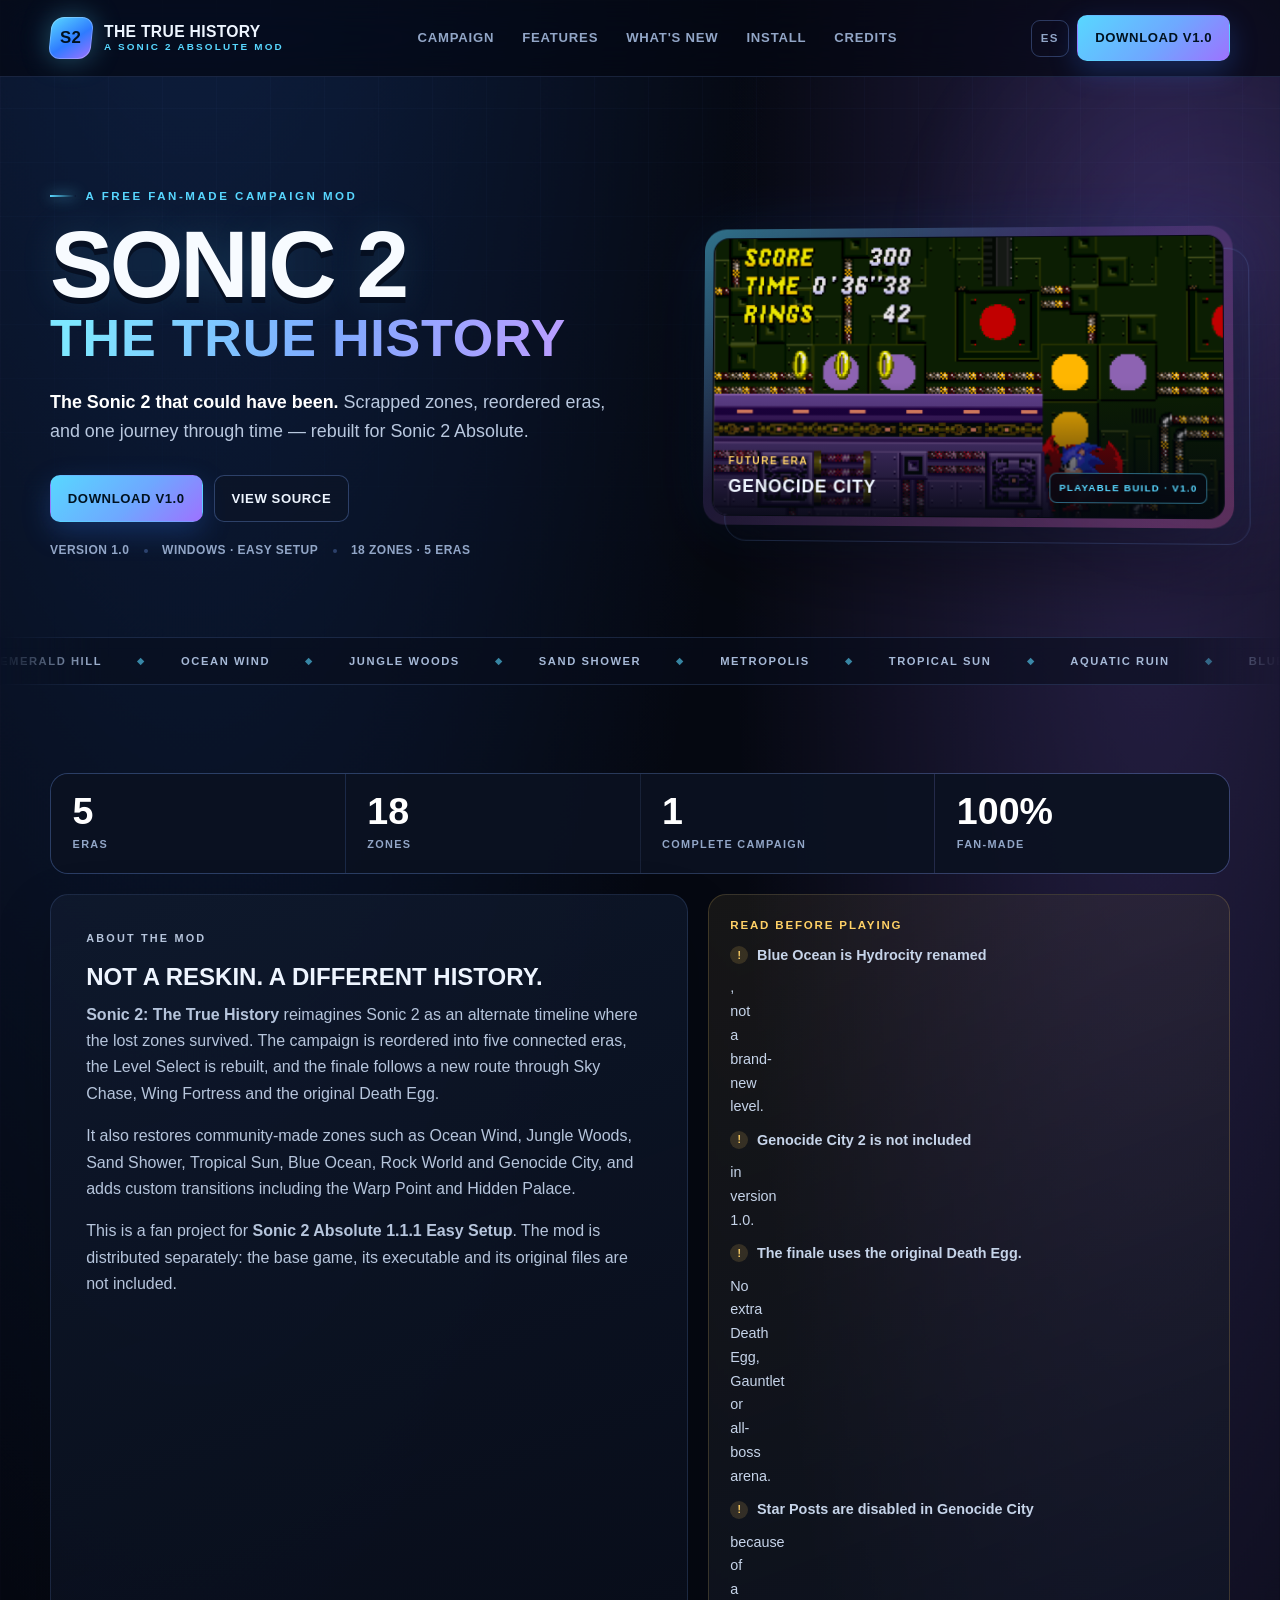
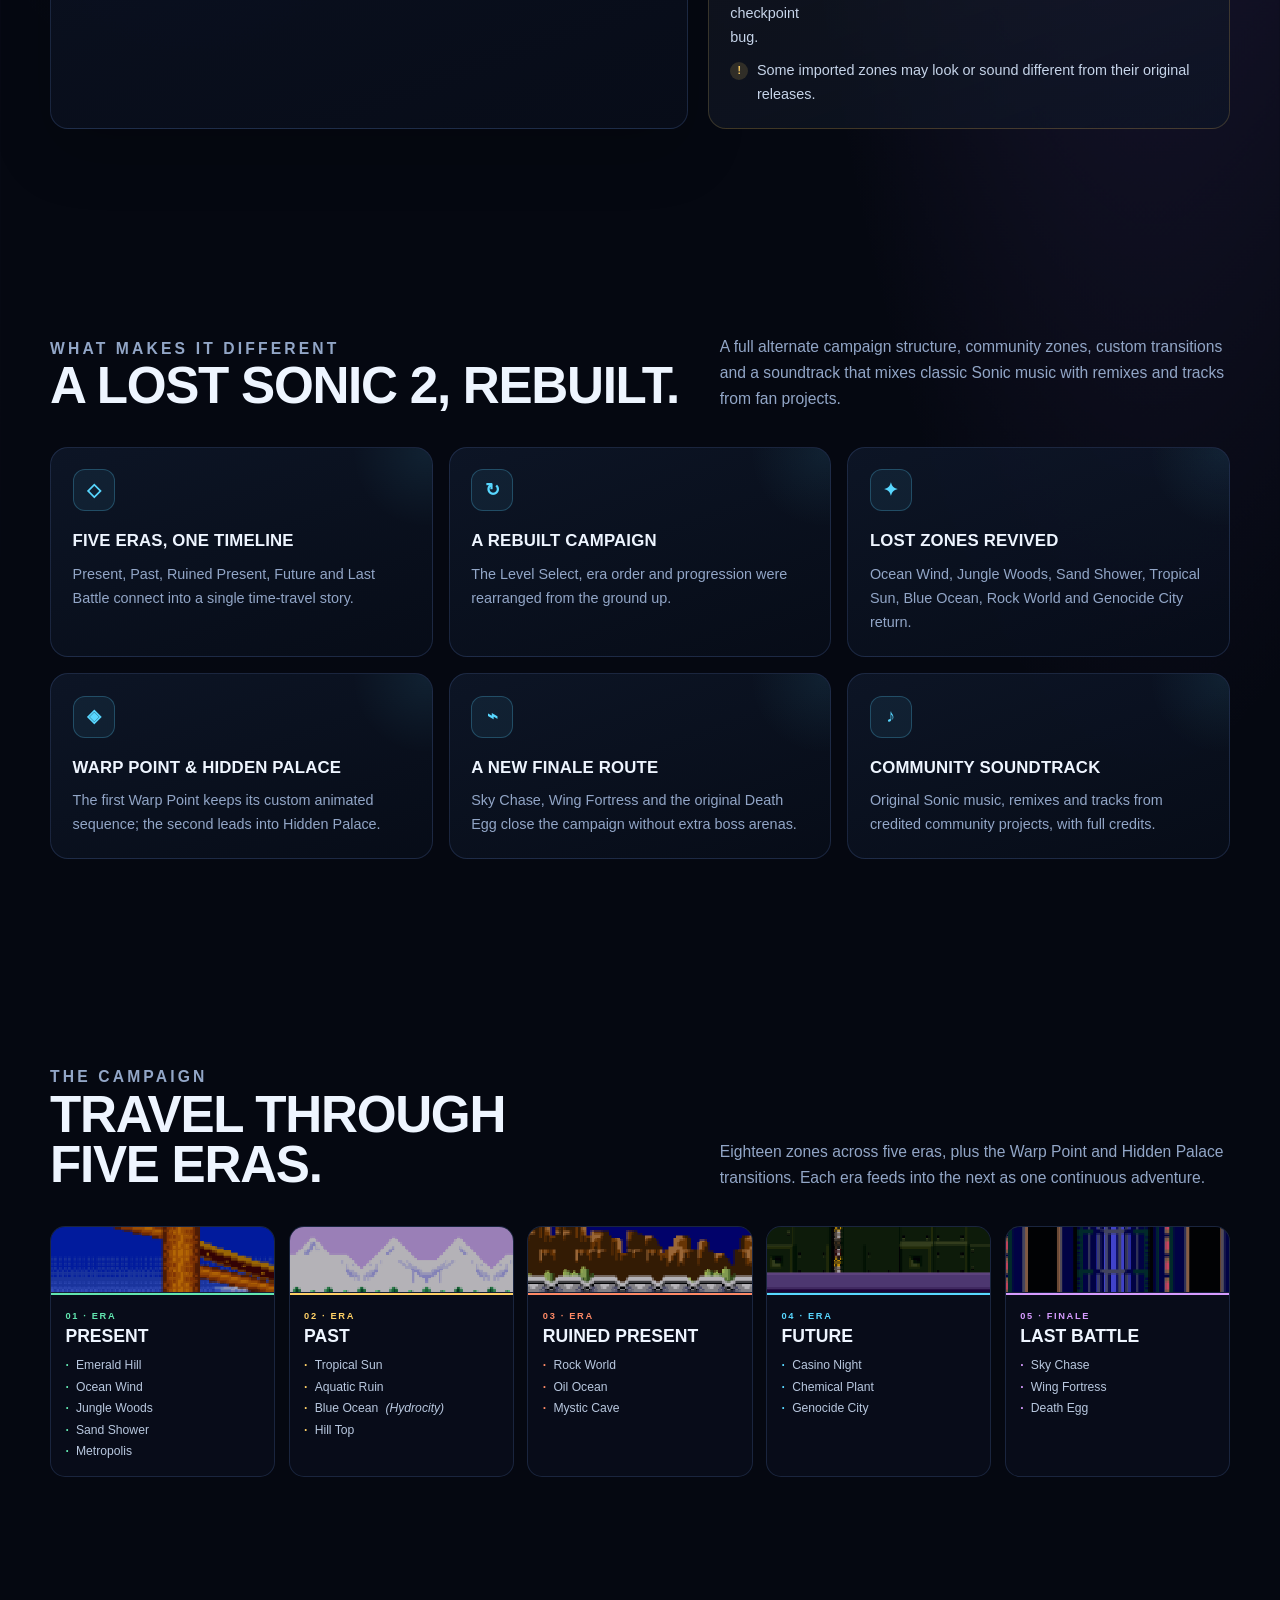
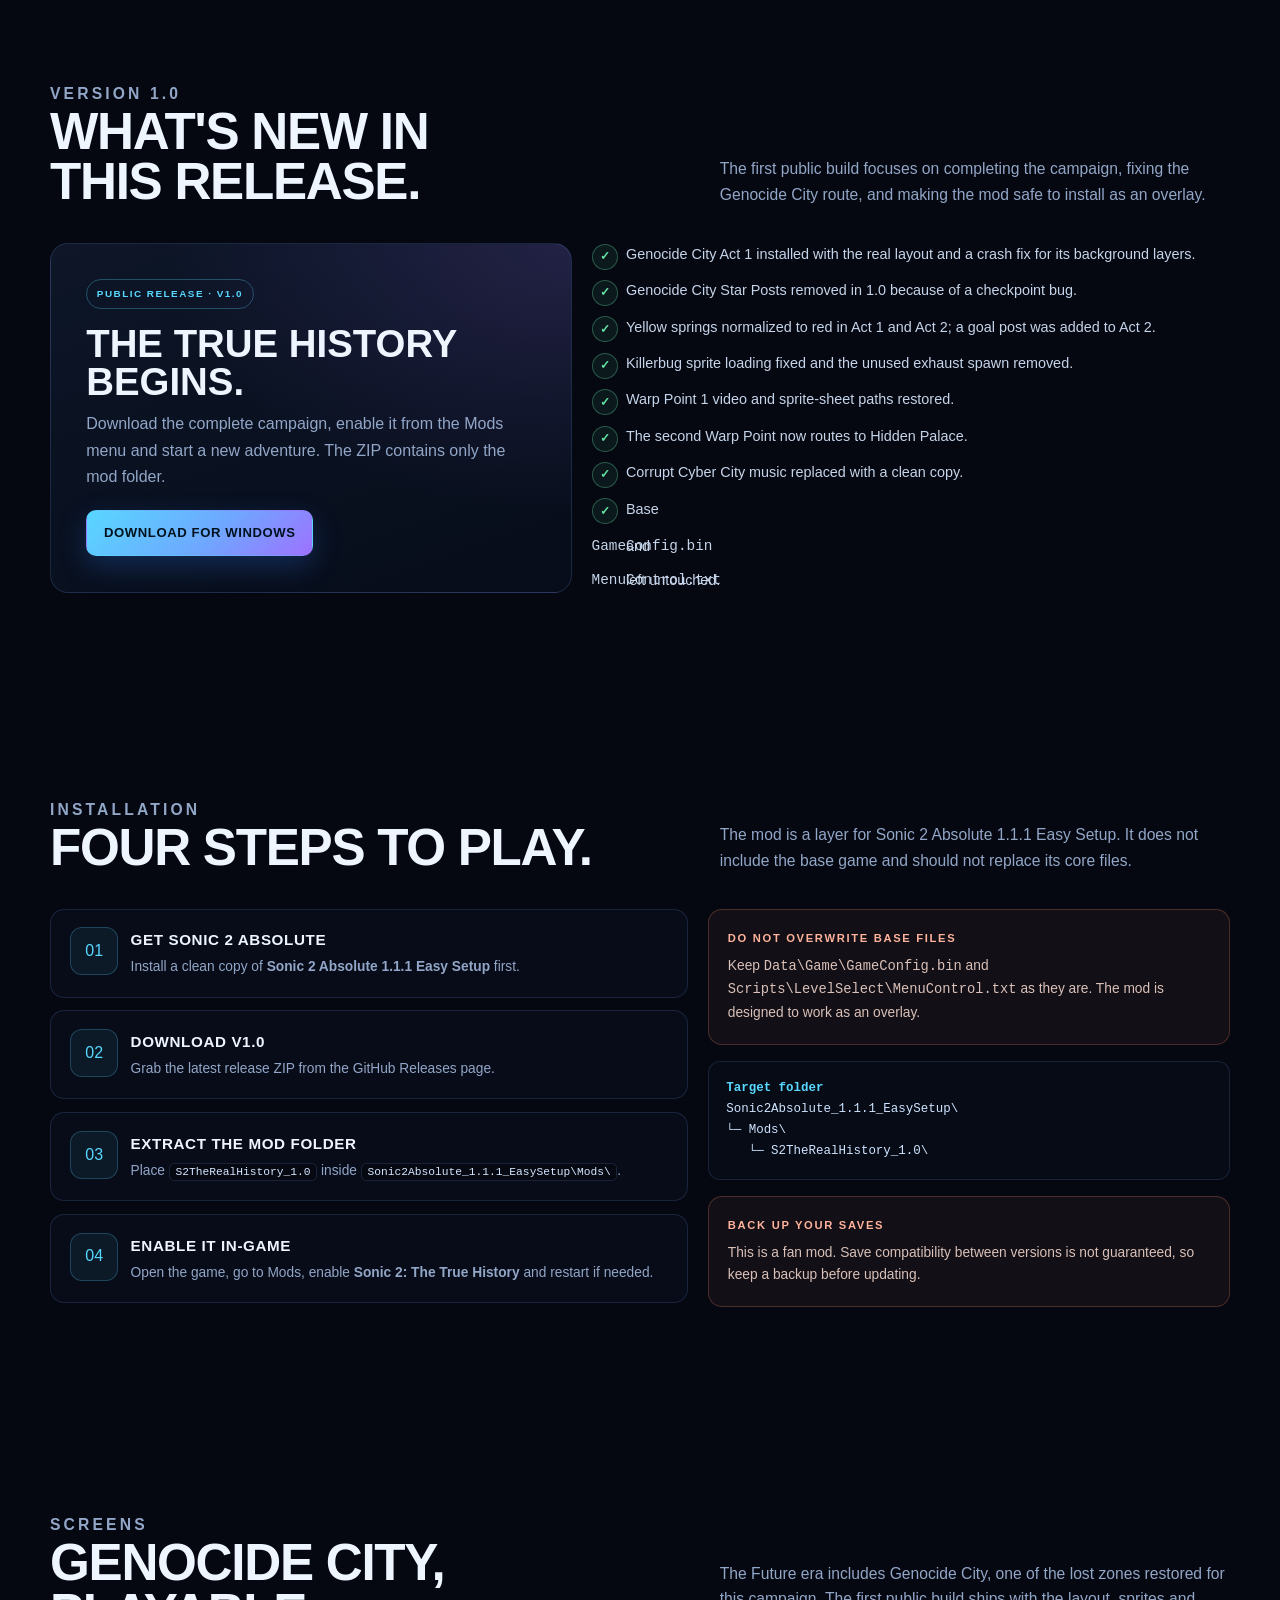
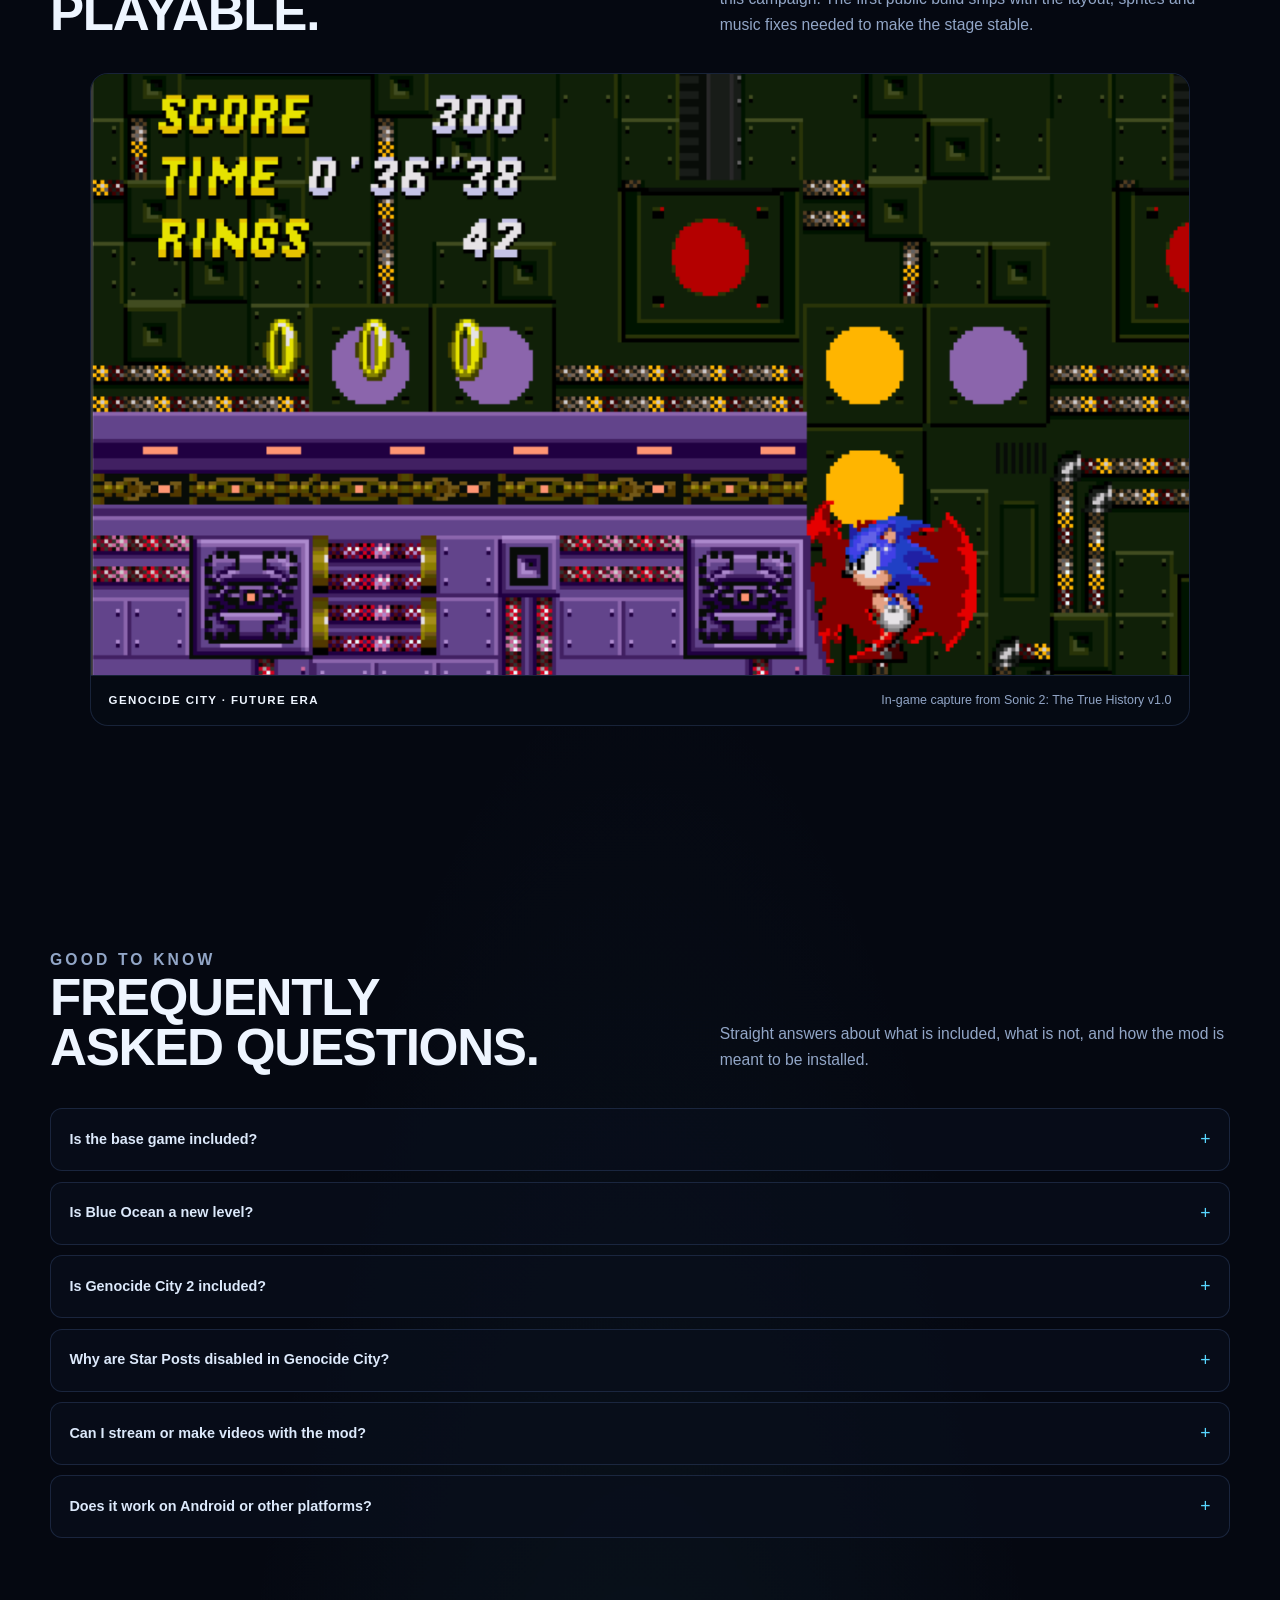
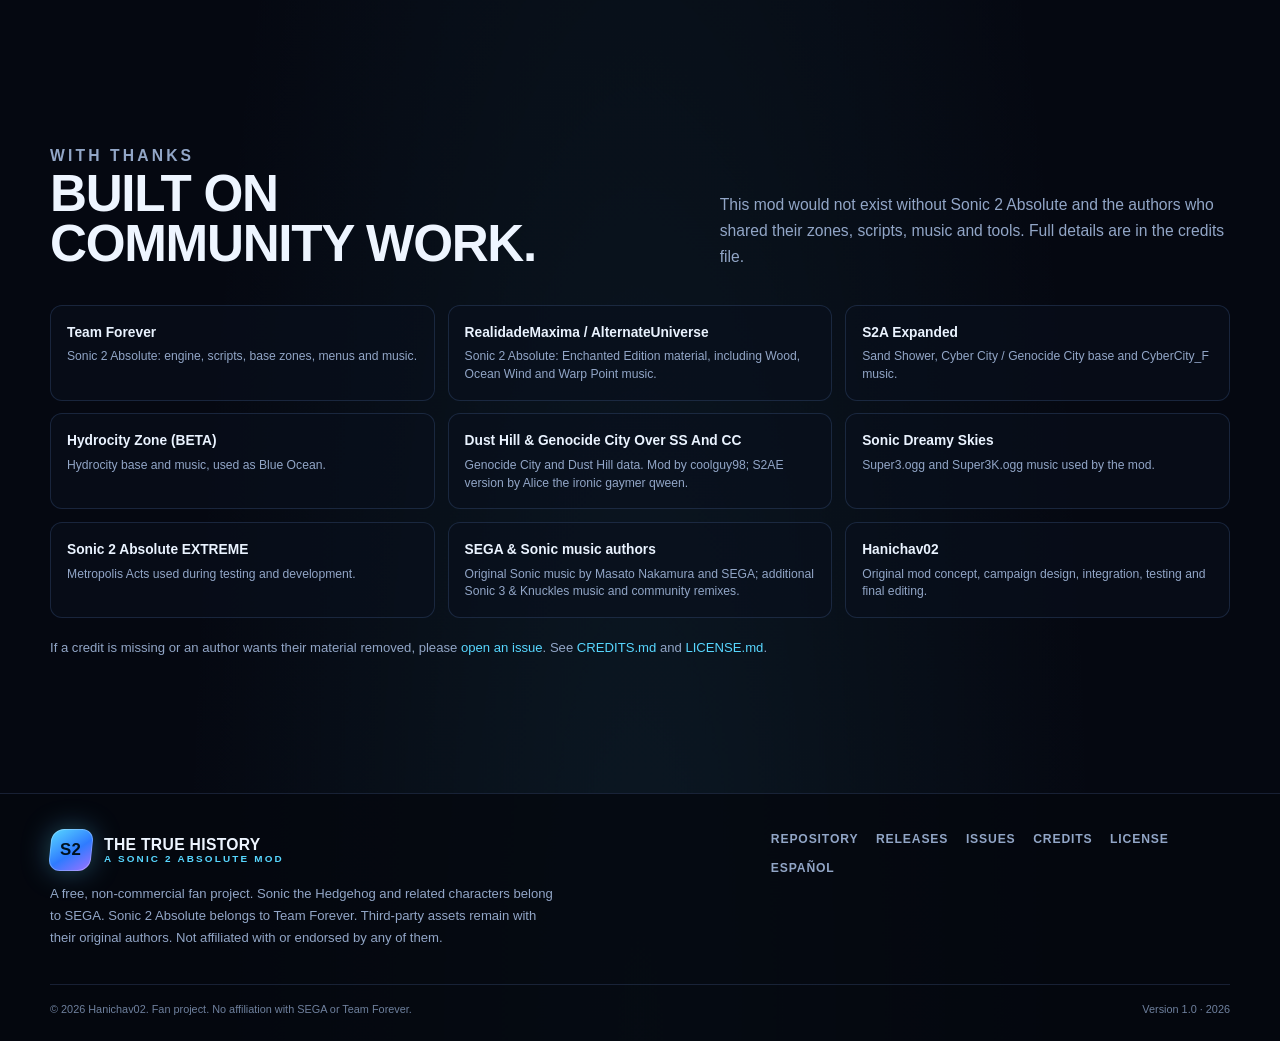
==== docs/index.html @ 6c09a8db "Sonic 2: The True History v1.0" ====
<!doctype html>
<html lang="en">
<head>
  <meta charset="utf-8">
  <meta name="viewport" content="width=device-width, initial-scale=1">
  <title>Sonic 2: The True History — A Sonic 2 Absolute fan mod</title>
  <meta name="description" content="Sonic 2: The True History is a free fan-made time-travel campaign mod for Sonic 2 Absolute. Scrapped zones, reordered eras, Warp Point and Hidden Palace.">
  <meta name="theme-color" content="#050811">
  <meta property="og:type" content="website">
  <meta property="og:title" content="Sonic 2: The True History">
  <meta property="og:description" content="The Sonic 2 that could have been. Scrapped zones, reordered eras and one journey through time.">
  <meta property="og:url" content="https://ehanielchavez-netizen.github.io/Sonic2-The-True-History/">
  <meta property="og:image" content="https://ehanielchavez-netizen.github.io/Sonic2-The-True-History/assets/genocide-city.png">
  <meta name="twitter:card" content="summary_large_image">
  <link rel="icon" href="assets/favicon.svg" type="image/svg+xml">
  <link rel="stylesheet" href="styles.css">
</head>
<body>
  <a class="skip-link" href="#main">Skip to content</a>

  <header class="site-header">
    <div class="shell nav">
      <a class="brand" href="index.html" aria-label="Sonic 2: The True History — home">
        <span class="brand-mark"><span>S2</span></span>
        <span class="brand-copy">
          <strong>The True History</strong>
          <small>A Sonic 2 Absolute mod</small>
        </span>
      </a>

      <nav aria-label="Main navigation">
        <ul class="nav-links" id="navLinks">
          <li><a href="#campaign">Campaign</a></li>
          <li><a href="#features">Features</a></li>
          <li><a href="#release">What's new</a></li>
          <li><a href="#install">Install</a></li>
          <li><a href="#credits">Credits</a></li>
        </ul>
      </nav>

      <div class="nav-actions">
        <a class="lang-link" href="es.html" lang="es" hreflang="es">ES</a>
        <a class="btn btn-primary" href="https://github.com/ehanielchavez-netizen/Sonic2-The-True-History/releases/latest">Download v1.0</a>
        <button class="nav-toggle" id="navToggle" type="button" aria-label="Open menu" aria-expanded="false" aria-controls="navLinks">☰</button>
      </div>
    </div>
  </header>

  <main id="main">
    <section class="hero" aria-labelledby="hero-title">
      <div class="shell">
        <div class="hero-grid">
          <div>
            <p class="kicker">A free fan-made campaign mod</p>
            <h1 id="hero-title">
              Sonic 2
              <span class="line-2">The True History</span>
            </h1>
            <p class="hero-lede">
              <strong>The Sonic 2 that could have been.</strong> Scrapped zones, reordered eras,
              and one journey through time — rebuilt for Sonic 2 Absolute.
            </p>
            <div class="hero-cta">
              <a class="btn btn-primary" href="https://github.com/ehanielchavez-netizen/Sonic2-The-True-History/releases/latest">
                Download v1.0
              </a>
              <a class="btn btn-ghost" href="https://github.com/ehanielchavez-netizen/Sonic2-The-True-History">
                View source
              </a>
            </div>
            <p class="hero-meta">
              <span>Version 1.0</span>
              <span>Windows · Easy Setup</span>
              <span>18 zones · 5 eras</span>
            </p>
          </div>

          <div class="hero-art" aria-label="Genocide City gameplay screenshot">
            <div class="hero-art-inner">
              <img src="assets/genocide-city.png" width="1280" height="700" alt="Sonic running through Genocide City in Sonic 2: The True History">
              <div class="art-caption">
                <div>
                  <small>Future era</small>
                  <strong>Genocide City</strong>
                </div>
                <span class="art-badge">Playable build · v1.0</span>
              </div>
            </div>
          </div>
        </div>
      </div>

      <div class="ticker" aria-hidden="true">
        <div class="ticker-track">
          <span>Emerald Hill</span><span>Ocean Wind</span><span>Jungle Woods</span><span>Sand Shower</span><span>Metropolis</span><span>Tropical Sun</span><span>Aquatic Ruin</span><span>Blue Ocean</span><span>Hill Top</span><span>Rock World</span><span>Oil Ocean</span><span>Mystic Cave</span><span>Casino Night</span><span>Chemical Plant</span><span>Genocide City</span><span>Sky Chase</span><span>Wing Fortress</span><span>Death Egg</span>
          <span>Emerald Hill</span><span>Ocean Wind</span><span>Jungle Woods</span><span>Sand Shower</span><span>Metropolis</span><span>Tropical Sun</span><span>Aquatic Ruin</span><span>Blue Ocean</span><span>Hill Top</span><span>Rock World</span><span>Oil Ocean</span><span>Mystic Cave</span><span>Casino Night</span><span>Chemical Plant</span><span>Genocide City</span><span>Sky Chase</span><span>Wing Fortress</span><span>Death Egg</span>
        </div>
      </div>
    </section>

    <section class="section section-tight" id="about">
      <div class="shell">
        <div class="stats reveal">
          <div class="stat"><b>5</b><span>Eras</span></div>
          <div class="stat"><b>18</b><span>Zones</span></div>
          <div class="stat"><b>1</b><span>Complete campaign</span></div>
          <div class="stat"><b>100%</b><span>Fan-made</span></div>
        </div>

        <div class="about-grid">
          <article class="panel about-copy reveal">
            <p class="eyebrow">About the mod</p>
            <h3>Not a reskin. A different history.</h3>
            <p>
              <strong>Sonic 2: The True History</strong> reimagines Sonic 2 as an alternate
              timeline where the lost zones survived. The campaign is reordered into five
              connected eras, the Level Select is rebuilt, and the finale follows a new route
              through Sky Chase, Wing Fortress and the original Death Egg.
            </p>
            <p>
              It also restores community-made zones such as Ocean Wind, Jungle Woods, Sand
              Shower, Tropical Sun, Blue Ocean, Rock World and Genocide City, and adds custom
              transitions including the Warp Point and Hidden Palace.
            </p>
            <p>
              This is a fan project for <strong>Sonic 2 Absolute 1.1.1 Easy Setup</strong>. The
              mod is distributed separately: the base game, its executable and its original
              files are not included.
            </p>
          </article>

          <aside class="note-card reveal" aria-label="Important notes">
            <h3>Read before playing</h3>
            <ul>
              <li><strong>Blue Ocean is Hydrocity renamed</strong>, not a brand-new level.</li>
              <li><strong>Genocide City 2 is not included</strong> in version 1.0.</li>
              <li><strong>The finale uses the original Death Egg.</strong> No extra Death Egg, Gauntlet or all-boss arena.</li>
              <li><strong>Star Posts are disabled in Genocide City</strong> because of a checkpoint bug.</li>
              <li>Some imported zones may look or sound different from their original releases.</li>
            </ul>
          </aside>
        </div>
      </div>
    </section>

    <section class="section" id="features">
      <div class="shell">
        <div class="section-head reveal">
          <div>
            <p class="eyebrow">What makes it different</p>
            <h2>A lost Sonic 2, rebuilt.</h2>
          </div>
          <p>
            A full alternate campaign structure, community zones, custom transitions and a
            soundtrack that mixes classic Sonic music with remixes and tracks from fan projects.
          </p>
        </div>

        <div class="feature-grid">
          <article class="feature reveal">
            <div class="feature-icon" aria-hidden="true">◇</div>
            <h3>Five eras, one timeline</h3>
            <p>Present, Past, Ruined Present, Future and Last Battle connect into a single time-travel story.</p>
          </article>
          <article class="feature reveal">
            <div class="feature-icon" aria-hidden="true">↻</div>
            <h3>A rebuilt campaign</h3>
            <p>The Level Select, era order and progression were rearranged from the ground up.</p>
          </article>
          <article class="feature reveal">
            <div class="feature-icon" aria-hidden="true">✦</div>
            <h3>Lost zones revived</h3>
            <p>Ocean Wind, Jungle Woods, Sand Shower, Tropical Sun, Blue Ocean, Rock World and Genocide City return.</p>
          </article>
          <article class="feature reveal">
            <div class="feature-icon" aria-hidden="true">◈</div>
            <h3>Warp Point &amp; Hidden Palace</h3>
            <p>The first Warp Point keeps its custom animated sequence; the second leads into Hidden Palace.</p>
          </article>
          <article class="feature reveal">
            <div class="feature-icon" aria-hidden="true">⌁</div>
            <h3>A new finale route</h3>
            <p>Sky Chase, Wing Fortress and the original Death Egg close the campaign without extra boss arenas.</p>
          </article>
          <article class="feature reveal">
            <div class="feature-icon" aria-hidden="true">♪</div>
            <h3>Community soundtrack</h3>
            <p>Original Sonic music, remixes and tracks from credited community projects, with full credits.</p>
          </article>
        </div>
      </div>
    </section>

    <section class="section" id="campaign">
      <div class="shell">
        <div class="section-head reveal">
          <div>
            <p class="eyebrow">The campaign</p>
            <h2>Travel through five eras.</h2>
          </div>
          <p>
            Eighteen zones across five eras, plus the Warp Point and Hidden Palace transitions.
            Each era feeds into the next as one continuous adventure.
          </p>
        </div>

        <div class="era-grid">
          <article class="era reveal" data-era="present">
            <img class="era-banner" src="assets/zones/ocean-wind.png" width="280" height="42" alt="" loading="lazy">
            <div class="era-head"><span>01 · Era</span><h3>Present</h3></div>
            <ul>
              <li>Emerald Hill</li>
              <li>Ocean Wind</li>
              <li>Jungle Woods</li>
              <li>Sand Shower</li>
              <li>Metropolis</li>
            </ul>
          </article>

          <article class="era reveal" data-era="past">
            <img class="era-banner" src="assets/zones/tropical-sun.png" width="280" height="42" alt="" loading="lazy">
            <div class="era-head"><span>02 · Era</span><h3>Past</h3></div>
            <ul>
              <li>Tropical Sun</li>
              <li>Aquatic Ruin</li>
              <li>Blue Ocean <em>(Hydrocity)</em></li>
              <li>Hill Top</li>
            </ul>
          </article>

          <article class="era reveal" data-era="ruined">
            <img class="era-banner" src="assets/zones/rock-world.png" width="280" height="42" alt="" loading="lazy">
            <div class="era-head"><span>03 · Era</span><h3>Ruined Present</h3></div>
            <ul>
              <li>Rock World</li>
              <li>Oil Ocean</li>
              <li>Mystic Cave</li>
            </ul>
          </article>

          <article class="era reveal" data-era="future">
            <img class="era-banner" src="assets/zones/genocide-city.png" width="280" height="42" alt="" loading="lazy">
            <div class="era-head"><span>04 · Era</span><h3>Future</h3></div>
            <ul>
              <li>Casino Night</li>
              <li>Chemical Plant</li>
              <li>Genocide City</li>
            </ul>
          </article>

          <article class="era reveal" data-era="last">
            <img class="era-banner" src="assets/zones/blue-ocean.png" width="280" height="42" alt="" loading="lazy">
            <div class="era-head"><span>05 · Finale</span><h3>Last Battle</h3></div>
            <ul>
              <li>Sky Chase</li>
              <li>Wing Fortress</li>
              <li>Death Egg</li>
            </ul>
          </article>
        </div>
      </div>
    </section>

    <section class="section" id="release">
      <div class="shell">
        <div class="section-head reveal">
          <div>
            <p class="eyebrow">Version 1.0</p>
            <h2>What's new in this release.</h2>
          </div>
          <p>
            The first public build focuses on completing the campaign, fixing the Genocide City
            route, and making the mod safe to install as an overlay.
          </p>
        </div>

        <div class="release-grid">
          <article class="release-card reveal">
            <span class="version">Public release · v1.0</span>
            <h3>The true history begins.</h3>
            <p>
              Download the complete campaign, enable it from the Mods menu and start a new
              adventure. The ZIP contains only the mod folder.
            </p>
            <a class="btn btn-primary" href="https://github.com/ehanielchavez-netizen/Sonic2-The-True-History/releases/latest">
              Download for Windows
            </a>
          </article>

          <ul class="release-list reveal">
            <li>Genocide City Act 1 installed with the real layout and a crash fix for its background layers.</li>
            <li>Genocide City Star Posts removed in 1.0 because of a checkpoint bug.</li>
            <li>Yellow springs normalized to red in Act 1 and Act 2; a goal post was added to Act 2.</li>
            <li>Killerbug sprite loading fixed and the unused exhaust spawn removed.</li>
            <li>Warp Point 1 video and sprite-sheet paths restored.</li>
            <li>The second Warp Point now routes to Hidden Palace.</li>
            <li>Corrupt Cyber City music replaced with a clean copy.</li>
            <li>Base <code>GameConfig.bin</code> and <code>MenuControl.txt</code> left untouched.</li>
          </ul>
        </div>
      </div>
    </section>

    <section class="section" id="install">
      <div class="shell">
        <div class="section-head reveal">
          <div>
            <p class="eyebrow">Installation</p>
            <h2>Four steps to play.</h2>
          </div>
          <p>
            The mod is a layer for Sonic 2 Absolute 1.1.1 Easy Setup. It does not include the base
            game and should not replace its core files.
          </p>
        </div>

        <div class="install-wrap">
          <ol class="steps">
            <li class="reveal">
              <div>
                <h3>Get Sonic 2 Absolute</h3>
                <p>Install a clean copy of <strong>Sonic 2 Absolute 1.1.1 Easy Setup</strong> first.</p>
              </div>
            </li>
            <li class="reveal">
              <div>
                <h3>Download v1.0</h3>
                <p>Grab the latest release ZIP from the GitHub Releases page.</p>
              </div>
            </li>
            <li class="reveal">
              <div>
                <h3>Extract the mod folder</h3>
                <p>Place <code>S2TheRealHistory_1.0</code> inside <code>Sonic2Absolute_1.1.1_EasySetup\Mods\</code>.</p>
              </div>
            </li>
            <li class="reveal">
              <div>
                <h3>Enable it in-game</h3>
                <p>Open the game, go to Mods, enable <strong>Sonic 2: The True History</strong> and restart if needed.</p>
              </div>
            </li>
          </ol>

          <div class="side-stack">
            <aside class="warning reveal">
              <h3>Do not overwrite base files</h3>
              <p>
                Keep <code>Data\Game\GameConfig.bin</code> and
                <code>Scripts\LevelSelect\MenuControl.txt</code> as they are. The mod is
                designed to work as an overlay.
              </p>
            </aside>

            <div class="code-block reveal"><strong>Target folder</strong>
Sonic2Absolute_1.1.1_EasySetup\
└─ Mods\
   └─ S2TheRealHistory_1.0\</div>

            <aside class="warning reveal">
              <h3>Back up your saves</h3>
              <p>This is a fan mod. Save compatibility between versions is not guaranteed, so keep a backup before updating.</p>
            </aside>
          </div>
        </div>
      </div>
    </section>

    <section class="section" id="screens">
      <div class="shell">
        <div class="section-head reveal">
          <div>
            <p class="eyebrow">Screens</p>
            <h2>Genocide City, playable.</h2>
          </div>
          <p>
            The Future era includes Genocide City, one of the lost zones restored for this
            campaign. The first public build ships with the layout, sprites and music fixes
            needed to make the stage stable.
          </p>
        </div>

        <figure class="gallery reveal">
          <img src="assets/genocide-city.png" width="1280" height="700" alt="Sonic running through the green and purple mechanical scenery of Genocide City" loading="lazy">
          <figcaption>
            <strong>Genocide City · Future era</strong>
            <span>In-game capture from Sonic 2: The True History v1.0</span>
          </figcaption>
        </figure>
      </div>
    </section>

    <section class="section" id="faq">
      <div class="shell">
        <div class="section-head reveal">
          <div>
            <p class="eyebrow">Good to know</p>
            <h2>Frequently asked questions.</h2>
          </div>
          <p>Straight answers about what is included, what is not, and how the mod is meant to be installed.</p>
        </div>

        <div class="faq">
          <details class="reveal">
            <summary>Is the base game included?</summary>
            <p>No. The repository and release ZIP contain only the mod. You need your own copy of Sonic 2 Absolute 1.1.1 Easy Setup.</p>
          </details>
          <details class="reveal">
            <summary>Is Blue Ocean a new level?</summary>
            <p>No. Blue Ocean is Hydrocity with a new name and presentation. The level geometry is still Hydrocity.</p>
          </details>
          <details class="reveal">
            <summary>Is Genocide City 2 included?</summary>
            <p>No. Version 1.0 includes Genocide City Act 1 and Act 2, but not a separate Genocide City 2 stage.</p>
          </details>
          <details class="reveal">
            <summary>Why are Star Posts disabled in Genocide City?</summary>
            <p>The checkpoint system had a bug in this stage, so Star Posts are removed in 1.0. Act 2 received a goal post so the act can still be completed.</p>
          </details>
          <details class="reveal">
            <summary>Can I stream or make videos with the mod?</summary>
            <p>Yes. Free streams, videos and reviews are welcome. Credit the mod and link back to the repository when possible.</p>
          </details>
          <details class="reveal">
            <summary>Does it work on Android or other platforms?</summary>
            <p>Version 1.0 is tested with the Windows Easy Setup. Other platforms are not officially supported.</p>
          </details>
        </div>
      </div>
    </section>

    <section class="section" id="credits">
      <div class="shell">
        <div class="section-head reveal">
          <div>
            <p class="eyebrow">With thanks</p>
            <h2>Built on community work.</h2>
          </div>
          <p>
            This mod would not exist without Sonic 2 Absolute and the authors who shared their
            zones, scripts, music and tools. Full details are in the credits file.
          </p>
        </div>

        <div class="credit-grid">
          <div class="credit reveal"><strong>Team Forever</strong><span>Sonic 2 Absolute: engine, scripts, base zones, menus and music.</span></div>
          <div class="credit reveal"><strong>RealidadeMaxima / AlternateUniverse</strong><span>Sonic 2 Absolute: Enchanted Edition material, including Wood, Ocean Wind and Warp Point music.</span></div>
          <div class="credit reveal"><strong>S2A Expanded</strong><span>Sand Shower, Cyber City / Genocide City base and CyberCity_F music.</span></div>
          <div class="credit reveal"><strong>Hydrocity Zone (BETA)</strong><span>Hydrocity base and music, used as Blue Ocean.</span></div>
          <div class="credit reveal"><strong>Dust Hill &amp; Genocide City Over SS And CC</strong><span>Genocide City and Dust Hill data. Mod by coolguy98; S2AE version by Alice the ironic gaymer qween.</span></div>
          <div class="credit reveal"><strong>Sonic Dreamy Skies</strong><span>Super3.ogg and Super3K.ogg music used by the mod.</span></div>
          <div class="credit reveal"><strong>Sonic 2 Absolute EXTREME</strong><span>Metropolis Acts used during testing and development.</span></div>
          <div class="credit reveal"><strong>SEGA &amp; Sonic music authors</strong><span>Original Sonic music by Masato Nakamura and SEGA; additional Sonic 3 &amp; Knuckles music and community remixes.</span></div>
          <div class="credit reveal"><strong>Hanichav02</strong><span>Original mod concept, campaign design, integration, testing and final editing.</span></div>
        </div>

        <p class="reveal" style="margin:1.2rem 0 0;color:var(--muted);font-size:.82rem;">
          If a credit is missing or an author wants their material removed, please
          <a href="https://github.com/ehanielchavez-netizen/Sonic2-The-True-History/issues">open an issue</a>.
          See <a href="https://github.com/ehanielchavez-netizen/Sonic2-The-True-History/blob/main/CREDITS.md">CREDITS.md</a>
          and <a href="https://github.com/ehanielchavez-netizen/Sonic2-The-True-History/blob/main/LICENSE.md">LICENSE.md</a>.
        </p>
      </div>
    </section>
  </main>

  <footer class="site-footer">
    <div class="shell">
      <div class="footer-main">
        <div class="footer-brand">
          <a class="brand" href="index.html">
            <span class="brand-mark"><span>S2</span></span>
            <span class="brand-copy"><strong>The True History</strong><small>A Sonic 2 Absolute mod</small></span>
          </a>
          <p>
            A free, non-commercial fan project. Sonic the Hedgehog and related characters
            belong to SEGA. Sonic 2 Absolute belongs to Team Forever. Third-party assets
            remain with their original authors. Not affiliated with or endorsed by any of them.
          </p>
        </div>
        <nav class="footer-links" aria-label="Footer">
          <a href="https://github.com/ehanielchavez-netizen/Sonic2-The-True-History">Repository</a>
          <a href="https://github.com/ehanielchavez-netizen/Sonic2-The-True-History/releases">Releases</a>
          <a href="https://github.com/ehanielchavez-netizen/Sonic2-The-True-History/issues">Issues</a>
          <a href="https://github.com/ehanielchavez-netizen/Sonic2-The-True-History/blob/main/CREDITS.md">Credits</a>
          <a href="https://github.com/ehanielchavez-netizen/Sonic2-The-True-History/blob/main/LICENSE.md">License</a>
          <a href="es.html" lang="es">Español</a>
        </nav>
      </div>
      <div class="footer-bottom">
        <span>© 2026 Hanichav02. Fan project. No affiliation with SEGA or Team Forever.</span>
        <span>Version 1.0 · 2026</span>
      </div>
    </div>
  </footer>

  <script src="script.js" defer></script>
</body>
</html>
---- docs/styles.css ----
/* Sonic 2: The True History — official landing page */
:root {
  --bg: #050811;
  --bg-2: #080e1c;
  --panel: rgba(13, 21, 38, 0.78);
  --panel-solid: #0d1526;
  --line: rgba(125, 168, 255, 0.16);
  --line-strong: rgba(125, 168, 255, 0.3);
  --ink: #eef5ff;
  --muted: #92a6c7;
  --cyan: #58d7ff;
  --blue: #2f7bff;
  --violet: #9d72ff;
  --pink: #ff5fa8;
  --gold: #ffd166;
  --green: #64e6a7;
  --radius: 18px;
  --max: 1180px;
  --font-display: "Arial Black", "Segoe UI Black", Impact, Haettenschweiler, sans-serif;
  --font-body: "Segoe UI", "Trebuchet MS", Arial, sans-serif;
}

* { box-sizing: border-box; }

html {
  scroll-behavior: smooth;
  scroll-padding-top: 92px;
}

body {
  margin: 0;
  color: var(--ink);
  font-family: var(--font-body);
  line-height: 1.65;
  background:
    radial-gradient(ellipse 80% 55% at 15% -10%, rgba(47, 123, 255, 0.25), transparent 60%),
    radial-gradient(ellipse 55% 45% at 90% 5%, rgba(157, 114, 255, 0.22), transparent 60%),
    radial-gradient(ellipse 60% 45% at 50% 100%, rgba(88, 215, 255, 0.08), transparent 60%),
    var(--bg);
  overflow-x: hidden;
}

body::before {
  content: "";
  position: fixed;
  inset: 0;
  pointer-events: none;
  z-index: -1;
  background-image:
    linear-gradient(rgba(125, 168, 255, 0.045) 1px, transparent 1px),
    linear-gradient(90deg, rgba(125, 168, 255, 0.045) 1px, transparent 1px);
  background-size: 54px 54px;
  mask-image: linear-gradient(to bottom, rgba(0,0,0,0.7), transparent 78%);
}

img { max-width: 100%; display: block; }

a { color: var(--cyan); text-decoration: none; }
a:hover { color: #b7f0ff; }

::selection { background: rgba(88, 215, 255, 0.35); color: white; }

.skip-link {
  position: absolute;
  left: -999px;
  top: 12px;
  z-index: 100;
  padding: .7rem 1rem;
  border-radius: 8px;
  background: var(--cyan);
  color: #00131c;
  font-weight: 800;
}
.skip-link:focus { left: 12px; }

.shell {
  width: min(var(--max), calc(100% - 40px));
  margin-inline: auto;
}

/* ---------- Header ---------- */
.site-header {
  position: sticky;
  top: 0;
  z-index: 50;
  border-bottom: 1px solid var(--line);
  background: rgba(5, 8, 17, 0.72);
  backdrop-filter: blur(18px) saturate(1.3);
}

.nav {
  display: flex;
  align-items: center;
  justify-content: space-between;
  gap: 1.25rem;
  min-height: 76px;
}

.brand {
  display: inline-flex;
  align-items: center;
  gap: .75rem;
  color: var(--ink);
  font-family: var(--font-display);
  letter-spacing: .02em;
  text-transform: uppercase;
  line-height: 1;
}
.brand:hover { color: white; }

.brand-mark {
  width: 42px;
  height: 42px;
  display: grid;
  place-items: center;
  border-radius: 12px;
  background: linear-gradient(145deg, var(--cyan), var(--blue) 55%, var(--violet));
  box-shadow: 0 0 28px rgba(88, 215, 255, 0.35), inset 0 0 0 1px rgba(255,255,255,.25);
  color: #001220;
  font-size: 1.05rem;
  font-weight: 900;
  transform: skew(-6deg);
}
.brand-mark span { transform: skew(6deg); }

.brand-copy { display: grid; gap: .1rem; }
.brand-copy strong { font-size: .98rem; }
.brand-copy small {
  font-family: var(--font-body);
  font-size: .62rem;
  letter-spacing: .22em;
  color: var(--cyan);
  font-weight: 700;
}

.nav-links {
  display: flex;
  align-items: center;
  gap: .35rem;
  list-style: none;
  margin: 0;
  padding: 0;
}
.nav-links a {
  display: inline-block;
  padding: .55rem .7rem;
  border-radius: 9px;
  color: var(--muted);
  font-size: .82rem;
  font-weight: 700;
  letter-spacing: .06em;
  text-transform: uppercase;
}
.nav-links a:hover { color: var(--ink); background: rgba(125, 168, 255, 0.08); }

.nav-actions { display: flex; align-items: center; gap: .55rem; }

.lang-link {
  padding: .5rem .55rem;
  border: 1px solid var(--line-strong);
  border-radius: 9px;
  color: var(--muted);
  font-size: .72rem;
  font-weight: 800;
  letter-spacing: .12em;
}
.lang-link:hover { border-color: var(--cyan); color: white; }

.btn {
  display: inline-flex;
  align-items: center;
  justify-content: center;
  gap: .55rem;
  min-height: 44px;
  padding: .72rem 1.05rem;
  border: 1px solid transparent;
  border-radius: 10px;
  font-size: .82rem;
  font-weight: 800;
  letter-spacing: .045em;
  text-transform: uppercase;
  color: var(--ink);
  cursor: pointer;
  transition: transform .18s ease, box-shadow .18s ease, background .18s ease, border-color .18s ease;
}
.btn:hover { transform: translateY(-2px); color: white; }
.btn-primary {
  color: #001220;
  background: linear-gradient(135deg, var(--cyan), #6ea8ff 55%, var(--violet));
  box-shadow: 0 10px 28px rgba(47, 123, 255, 0.25);
}
.btn-primary:hover { box-shadow: 0 16px 38px rgba(88, 215, 255, 0.3); color: #001220; }
.btn-ghost {
  border-color: var(--line-strong);
  background: rgba(13, 21, 38, 0.6);
}
.btn-ghost:hover { border-color: var(--cyan); }

.nav-toggle {
  display: none;
  width: 44px;
  height: 44px;
  border: 1px solid var(--line-strong);
  border-radius: 10px;
  background: rgba(13, 21, 38, 0.7);
  color: var(--ink);
  font-size: 1.2rem;
  cursor: pointer;
}

/* ---------- Hero ---------- */
.hero {
  position: relative;
  padding: clamp(3.5rem, 8vw, 7rem) 0 3rem;
  isolation: isolate;
}
.hero::after {
  content: "";
  position: absolute;
  z-index: -1;
  width: 44rem;
  height: 44rem;
  right: -18rem;
  top: -10rem;
  border-radius: 50%;
  background: radial-gradient(circle, rgba(157, 114, 255, 0.14), transparent 66%);
  filter: blur(10px);
}

.hero-grid {
  display: grid;
  grid-template-columns: minmax(0, 1.05fr) minmax(0, 0.95fr);
  gap: clamp(2rem, 5vw, 4.5rem);
  align-items: center;
}

.kicker {
  display: inline-flex;
  align-items: center;
  gap: .6rem;
  margin: 0 0 1.15rem;
  color: var(--cyan);
  font-size: .72rem;
  font-weight: 800;
  letter-spacing: .22em;
  text-transform: uppercase;
}
.kicker::before {
  content: "";
  width: 26px;
  height: 2px;
  background: linear-gradient(90deg, var(--cyan), transparent);
  box-shadow: 0 0 14px var(--cyan);
}

.hero h1 {
  margin: 0;
  font-family: var(--font-display);
  font-size: clamp(3.3rem, 7.4vw, 6.7rem);
  line-height: .86;
  letter-spacing: -0.035em;
  text-transform: uppercase;
  text-wrap: balance;
  color: #f7fbff;
  text-shadow: 0 6px 0 rgba(4, 10, 24, 0.7), 0 0 38px rgba(88, 215, 255, 0.16);
}
.hero h1 .line-2 {
  display: block;
  margin-top: .16em;
  font-size: .55em;
  letter-spacing: .015em;
  line-height: .95;
  background: linear-gradient(100deg, #7ee7ff 5%, #7fa9ff 48%, #c49bff 94%);
  -webkit-background-clip: text;
  background-clip: text;
  color: transparent;
  text-shadow: none;
}

.hero-lede {
  max-width: 35rem;
  margin: 1.5rem 0 0;
  color: #b9c8df;
  font-size: clamp(1rem, 1.4vw, 1.13rem);
}
.hero-lede strong { color: white; }

.hero-cta {
  display: flex;
  flex-wrap: wrap;
  gap: .7rem;
  margin-top: 1.8rem;
}

.hero-meta {
  display: flex;
  flex-wrap: wrap;
  align-items: center;
  gap: .55rem .9rem;
  margin-top: 1.2rem;
  color: var(--muted);
  font-size: .75rem;
  letter-spacing: .04em;
  text-transform: uppercase;
  font-weight: 700;
}
.hero-meta span { display: inline-flex; align-items: center; gap: .45rem; }
.hero-meta span + span::before {
  content: "";
  width: 4px;
  height: 4px;
  border-radius: 50%;
  background: var(--line-strong);
  margin-right: .45rem;
}

.hero-art {
  position: relative;
  padding: .55rem;
  border-radius: 22px;
  background: linear-gradient(145deg, rgba(88, 215, 255, .5), rgba(157, 114, 255, .15) 40%, rgba(255, 95, 168, .25));
  box-shadow: 0 35px 90px rgba(0, 0, 0, .5), 0 0 60px rgba(47, 123, 255, .12);
  transform: perspective(1000px) rotateY(-3deg) rotateX(1.5deg);
}
.hero-art::before {
  content: "";
  position: absolute;
  inset: 1.35rem -1rem -1rem 1.35rem;
  border-radius: 22px;
  border: 1px solid rgba(125, 168, 255, .18);
  z-index: -1;
}
.hero-art-inner {
  position: relative;
  overflow: hidden;
  border-radius: 16px;
  background: var(--panel-solid);
  border: 1px solid rgba(0, 0, 0, .5);
}
.hero-art img {
  width: 100%;
  height: auto;
  aspect-ratio: 1280 / 700;
  object-fit: cover;
  filter: saturate(1.08) contrast(1.03);
}
.hero-art-inner::after {
  content: "";
  position: absolute;
  inset: 0;
  background: linear-gradient(180deg, transparent 52%, rgba(3, 7, 16, .9));
  pointer-events: none;
}
.art-caption {
  position: absolute;
  z-index: 2;
  left: 1rem;
  right: 1rem;
  bottom: .85rem;
  display: flex;
  align-items: end;
  justify-content: space-between;
  gap: 1rem;
}
.art-caption strong {
  display: block;
  font-family: var(--font-display);
  font-size: 1.1rem;
  letter-spacing: .05em;
  text-transform: uppercase;
}
.art-caption small {
  color: var(--gold);
  font-size: .64rem;
  font-weight: 800;
  letter-spacing: .15em;
  text-transform: uppercase;
}
.art-badge {
  flex: none;
  padding: .4rem .55rem;
  border: 1px solid rgba(88, 215, 255, .45);
  border-radius: 7px;
  background: rgba(5, 9, 19, .75);
  color: var(--cyan);
  font-size: .6rem;
  font-weight: 800;
  letter-spacing: .13em;
  text-transform: uppercase;
  backdrop-filter: blur(8px);
}

/* ---------- Ticker ---------- */
.ticker {
  position: relative;
  margin-top: clamp(2rem, 5vw, 4rem);
  border-block: 1px solid var(--line);
  background: rgba(8, 14, 28, .55);
  overflow: hidden;
  mask-image: linear-gradient(90deg, transparent, #000 8%, #000 92%, transparent);
}
.ticker-track {
  display: flex;
  width: max-content;
  gap: 2.2rem;
  padding: .85rem 0;
  color: #a6b9d7;
  font-size: .7rem;
  font-weight: 800;
  letter-spacing: .14em;
  text-transform: uppercase;
  animation: marquee 48s linear infinite;
}
.ticker-track span { display: inline-flex; align-items: center; gap: 2.2rem; white-space: nowrap; }
.ticker-track span::after { content: "◆"; color: var(--cyan); opacity: .6; font-size: .55rem; }
@keyframes marquee { to { transform: translateX(-50%); } }

/* ---------- Sections ---------- */
.section { padding: clamp(4rem, 8vw, 6.5rem) 0; }
.section-tight { padding-top: 2.5rem; }

.section-head {
  display: grid;
  grid-template-columns: minmax(0, 1fr) minmax(0, .8fr);
  gap: 2rem;
  align-items: end;
  margin-bottom: 2.2rem;
}
.section-head h2 {
  margin: 0;
  font-family: var(--font-display);
  font-size: clamp(2rem, 4.2vw, 3.2rem);
  line-height: .98;
  letter-spacing: -.025em;
  text-transform: uppercase;
  text-wrap: balance;
}
.section-head p { margin: 0; color: var(--muted); font-size: .98rem; max-width: 40rem; }

.eyebrow {
  display: block;
  margin: 0 0 .65rem;
  color: var(--cyan);
  font-size: .68rem;
  font-weight: 800;
  letter-spacing: .2em;
  text-transform: uppercase;
}

.panel {
  border: 1px solid var(--line);
  border-radius: var(--radius);
  background: linear-gradient(160deg, rgba(16, 26, 46, .82), rgba(8, 14, 27, .78));
  box-shadow: 0 24px 60px rgba(0, 0, 0, .18);
}

.stats {
  display: grid;
  grid-template-columns: repeat(4, 1fr);
  gap: 1px;
  overflow: hidden;
  border: 1px solid var(--line);
  border-radius: var(--radius);
  background: var(--line);
}
.stat {
  padding: 1.2rem 1.35rem;
  background: rgba(9, 15, 29, .9);
}
.stat b {
  display: block;
  font-family: var(--font-display);
  font-size: clamp(1.6rem, 3vw, 2.35rem);
  line-height: 1;
  color: white;
}
.stat span {
  display: block;
  margin-top: .35rem;
  color: var(--muted);
  font-size: .68rem;
  font-weight: 800;
  letter-spacing: .12em;
  text-transform: uppercase;
}

.about-grid {
  display: grid;
  grid-template-columns: minmax(0, 1.1fr) minmax(0, .9fr);
  gap: 1.2rem;
  margin-top: 1.2rem;
}
.about-copy { padding: clamp(1.4rem, 3vw, 2.2rem); }
.about-copy h3 {
  margin: 0 0 .8rem;
  font-family: var(--font-display);
  font-size: 1.5rem;
  line-height: 1.05;
  text-transform: uppercase;
}
.about-copy p { margin: 0 0 1rem; color: #b6c5dc; }
.about-copy p:last-child { margin-bottom: 0; }

.note-card {
  padding: 1.35rem;
  border: 1px solid rgba(255, 209, 102, .18);
  border-radius: var(--radius);
  background: linear-gradient(160deg, rgba(255, 209, 102, .07), rgba(13, 21, 38, .7));
}
.note-card h3 {
  margin: 0 0 .55rem;
  color: var(--gold);
  font-size: .72rem;
  letter-spacing: .16em;
  text-transform: uppercase;
}
.note-card ul { margin: 0; padding: 0; list-style: none; display: grid; gap: .6rem; }
.note-card li { display: grid; grid-template-columns: 18px 1fr; gap: .55rem; color: #c6d4e9; font-size: .9rem; }
.note-card li::before { content: "!"; display: grid; place-items: center; width: 18px; height: 18px; margin-top: .15rem; border-radius: 50%; background: rgba(255, 209, 102, .15); color: var(--gold); font-size: .65rem; font-weight: 900; }

/* ---------- Features ---------- */
.feature-grid {
  display: grid;
  grid-template-columns: repeat(3, 1fr);
  gap: 1rem;
}
.feature {
  position: relative;
  overflow: hidden;
  padding: 1.35rem;
  border: 1px solid var(--line);
  border-radius: var(--radius);
  background: linear-gradient(160deg, rgba(16, 26, 46, .72), rgba(8, 14, 27, .72));
  transition: transform .2s ease, border-color .2s ease, background .2s ease;
}
.feature::after {
  content: "";
  position: absolute;
  width: 150px;
  height: 150px;
  right: -70px;
  top: -70px;
  border-radius: 50%;
  background: radial-gradient(circle, rgba(88, 215, 255, .16), transparent 70%);
  opacity: .5;
  transition: opacity .2s ease;
}
.feature:hover { transform: translateY(-4px); border-color: var(--line-strong); }
.feature:hover::after { opacity: 1; }
.feature-icon {
  width: 42px;
  height: 42px;
  display: grid;
  place-items: center;
  margin-bottom: 1rem;
  border: 1px solid rgba(88, 215, 255, .25);
  border-radius: 12px;
  background: rgba(88, 215, 255, .07);
  color: var(--cyan);
  font-size: 1.15rem;
  font-weight: 900;
}
.feature h3 {
  margin: 0 0 .5rem;
  font-family: var(--font-display);
  font-size: 1.05rem;
  letter-spacing: .01em;
  text-transform: uppercase;
}
.feature p { margin: 0; color: var(--muted); font-size: .9rem; }

/* ---------- Campaign ---------- */
.era-grid {
  display: grid;
  grid-template-columns: repeat(5, 1fr);
  gap: .85rem;
  align-items: stretch;
}
.era {
  --accent: var(--cyan);
  position: relative;
  display: flex;
  flex-direction: column;
  overflow: hidden;
  border: 1px solid var(--line);
  border-radius: 15px;
  background: rgba(9, 15, 29, .78);
  transition: transform .2s ease, border-color .2s ease;
}
.era:hover { transform: translateY(-4px); border-color: color-mix(in srgb, var(--accent) 55%, transparent); }
.era-banner {
  width: 100%;
  height: 66px;
  object-fit: cover;
  image-rendering: pixelated;
  opacity: .78;
  border-bottom: 1px solid var(--line);
}
.era-head {
  padding: .9rem .9rem .25rem;
  border-top: 2px solid var(--accent);
}
.era-head span {
  display: block;
  color: var(--accent);
  font-size: .58rem;
  font-weight: 900;
  letter-spacing: .18em;
  text-transform: uppercase;
}
.era-head h3 {
  margin: .2rem 0 0;
  font-family: var(--font-display);
  font-size: 1.1rem;
  line-height: 1;
  text-transform: uppercase;
}
.era ul {
  margin: .5rem 0 0;
  padding: 0 .9rem 1rem;
  list-style: none;
  display: grid;
  gap: .32rem;
  color: #b9c8df;
  font-size: .76rem;
  line-height: 1.35;
}
.era li { display: flex; gap: .45rem; }
.era li::before { content: "·"; color: var(--accent); font-weight: 900; }
.era[data-era="present"] { --accent: #62e6b0; }
.era[data-era="past"] { --accent: #ffd166; }
.era[data-era="ruined"] { --accent: #ff8a66; }
.era[data-era="future"] { --accent: #58d7ff; }
.era[data-era="last"] { --accent: #d69bff; }

/* ---------- 1.0 highlights ---------- */
.release-grid {
  display: grid;
  grid-template-columns: minmax(0, .9fr) minmax(0, 1.1fr);
  gap: 1.2rem;
  align-items: start;
}
.release-card {
  padding: clamp(1.4rem, 3vw, 2.2rem);
  border: 1px solid var(--line);
  border-radius: var(--radius);
  background:
    radial-gradient(ellipse at 100% 0%, rgba(157, 114, 255, .16), transparent 55%),
    linear-gradient(160deg, rgba(16, 26, 46, .8), rgba(8, 14, 27, .82));
}
.release-card .version {
  display: inline-flex;
  align-items: center;
  gap: .5rem;
  margin-bottom: 1rem;
  padding: .35rem .6rem;
  border: 1px solid rgba(88, 215, 255, .3);
  border-radius: 999px;
  color: var(--cyan);
  font-size: .62rem;
  font-weight: 900;
  letter-spacing: .15em;
  text-transform: uppercase;
}
.release-card h3 {
  margin: 0 0 .7rem;
  font-family: var(--font-display);
  font-size: clamp(1.7rem, 3vw, 2.4rem);
  line-height: .98;
  text-transform: uppercase;
}
.release-card p { margin: 0 0 1.2rem; color: var(--muted); }
.release-list { margin: 0; padding: 0; list-style: none; display: grid; gap: .6rem; }
.release-list li {
  display: grid;
  grid-template-columns: 24px 1fr;
  gap: .65rem;
  color: #c6d4e9;
  font-size: .9rem;
}
.release-list li::before {
  content: "✓";
  display: grid;
  place-items: center;
  width: 24px;
  height: 24px;
  margin-top: .05rem;
  border-radius: 50%;
  border: 1px solid rgba(100, 230, 167, .32);
  background: rgba(100, 230, 167, .08);
  color: var(--green);
  font-size: .72rem;
  font-weight: 900;
}

/* ---------- Install ---------- */
.install-wrap {
  display: grid;
  grid-template-columns: minmax(0, 1.1fr) minmax(0, .9fr);
  gap: 1.2rem;
  align-items: start;
}
.steps {
  display: grid;
  gap: .8rem;
  margin: 0;
  padding: 0;
  list-style: none;
  counter-reset: step;
}
.steps li {
  position: relative;
  display: grid;
  grid-template-columns: 46px 1fr;
  gap: .9rem;
  align-items: start;
  padding: 1.1rem 1.2rem;
  border: 1px solid var(--line);
  border-radius: 14px;
  background: rgba(9, 15, 29, .72);
  counter-increment: step;
}
.steps li::before {
  content: counter(step, decimal-leading-zero);
  display: grid;
  place-items: center;
  width: 46px;
  height: 46px;
  border-radius: 12px;
  border: 1px solid rgba(88, 215, 255, .24);
  background: rgba(88, 215, 255, .07);
  color: var(--cyan);
  font-family: var(--font-display);
  font-size: 1rem;
}
.steps h3 { margin: 0 0 .25rem; font-size: .95rem; text-transform: uppercase; letter-spacing: .04em; }
.steps p { margin: 0; color: var(--muted); font-size: .86rem; }
.steps code, .code-block code {
  padding: .12rem .35rem;
  border: 1px solid var(--line);
  border-radius: 5px;
  background: rgba(0, 0, 0, .25);
  color: #d5e6ff;
  font-size: .82em;
  overflow-wrap: anywhere;
}

.side-stack { display: grid; gap: 1rem; }
.warning {
  padding: 1.2rem;
  border: 1px solid rgba(255, 138, 102, .24);
  border-radius: 14px;
  background: rgba(255, 138, 102, .06);
}
.warning h3 { margin: 0 0 .45rem; color: #ffb39c; font-size: .7rem; letter-spacing: .15em; text-transform: uppercase; }
.warning p { margin: 0; color: #d9c1b9; font-size: .86rem; }

.code-block {
  position: relative;
  padding: 1rem 1.1rem;
  border: 1px solid var(--line);
  border-radius: 12px;
  background: #060b16;
  color: #cfe4ff;
  font-family: Consolas, "Cascadia Code", monospace;
  font-size: .78rem;
  line-height: 1.7;
  white-space: pre-wrap;
}
.code-block strong { color: var(--cyan); font-weight: 600; }

/* ---------- Gallery ---------- */
.gallery {
  overflow: hidden;
  border: 1px solid var(--line);
  border-radius: var(--radius);
  background: #050a13;
}
.gallery img { width: 100%; height: auto; aspect-ratio: 1280 / 700; object-fit: cover; }
.gallery figcaption {
  display: flex;
  flex-wrap: wrap;
  align-items: center;
  justify-content: space-between;
  gap: .5rem 1rem;
  padding: .9rem 1.1rem;
  border-top: 1px solid var(--line);
  color: var(--muted);
  font-size: .78rem;
}
.gallery figcaption strong { color: var(--ink); text-transform: uppercase; font-size: .72rem; letter-spacing: .12em; }

/* ---------- FAQ ---------- */
.faq { display: grid; gap: .65rem; }
.faq details {
  border: 1px solid var(--line);
  border-radius: 12px;
  background: rgba(9, 15, 29, .68);
  overflow: hidden;
}
.faq summary {
  list-style: none;
  cursor: pointer;
  padding: 1rem 1.15rem;
  color: #dce9fb;
  font-weight: 700;
  font-size: .9rem;
  display: flex;
  align-items: center;
  justify-content: space-between;
  gap: 1rem;
}
.faq summary::-webkit-details-marker { display: none; }
.faq summary::after { content: "+"; color: var(--cyan); font-size: 1.1rem; font-weight: 400; }
.faq details[open] summary::after { content: "−"; }
.faq details p { margin: 0; padding: 0 1.15rem 1.1rem; color: var(--muted); font-size: .87rem; }

/* ---------- Credits ---------- */
.credit-grid {
  display: grid;
  grid-template-columns: repeat(3, 1fr);
  gap: .8rem;
}
.credit {
  padding: 1rem;
  border: 1px solid var(--line);
  border-radius: 12px;
  background: rgba(9, 15, 29, .6);
}
.credit strong { display: block; color: #eaf3ff; font-size: .86rem; }
.credit span { display: block; margin-top: .25rem; color: var(--muted); font-size: .76rem; line-height: 1.45; }

/* ---------- Footer ---------- */
.site-footer {
  margin-top: 2rem;
  border-top: 1px solid var(--line);
  background: rgba(4, 7, 14, .75);
}
.footer-main {
  display: grid;
  grid-template-columns: 1.2fr .8fr;
  gap: 2rem;
  padding: 2.2rem 0;
}
.footer-brand p { max-width: 32rem; margin: .75rem 0 0; color: var(--muted); font-size: .82rem; }
.footer-links { display: flex; flex-wrap: wrap; gap: .55rem 1.1rem; align-content: start; }
.footer-links a { color: var(--muted); font-size: .76rem; font-weight: 700; letter-spacing: .07em; text-transform: uppercase; }
.footer-links a:hover { color: var(--cyan); }
.footer-bottom {
  display: flex;
  flex-wrap: wrap;
  justify-content: space-between;
  gap: .5rem 1rem;
  padding: 1rem 0 1.4rem;
  border-top: 1px solid var(--line);
  color: #6f819e;
  font-size: .68rem;
}

/* ---------- Motion ---------- */
.reveal { opacity: 1; transform: translateY(14px); transition: transform .55s ease; }
.reveal.is-visible { transform: none; }

@media (prefers-reduced-motion: reduce) {
  html { scroll-behavior: auto; }
  .ticker-track { animation: none; }
  .reveal { opacity: 1; transform: none; transition: none; }
  .btn, .feature, .era { transition: none; }
}

/* ---------- Responsive ---------- */
@media (max-width: 1020px) {
  .hero-grid { grid-template-columns: 1fr; }
  .hero-art { max-width: 720px; transform: none; }
  .feature-grid { grid-template-columns: repeat(2, 1fr); }
  .era-grid { grid-template-columns: repeat(3, 1fr); }
  .credit-grid { grid-template-columns: repeat(2, 1fr); }
}

@media (max-width: 820px) {
  .nav-links { display: none; }
  .nav-toggle { display: block; }
  .nav-links.is-open {
    position: absolute;
    top: 76px;
    left: 20px;
    right: 20px;
    display: grid;
    gap: .2rem;
    padding: .7rem;
    border: 1px solid var(--line-strong);
    border-radius: 14px;
    background: rgba(6, 10, 20, .97);
    box-shadow: 0 25px 60px rgba(0,0,0,.5);
  }
  .nav-links.is-open a { padding: .8rem; }
  .nav-actions .btn { display: none; }
  .section-head { grid-template-columns: 1fr; gap: .7rem; }
  .about-grid, .release-grid, .install-wrap { grid-template-columns: 1fr; }
  .stats { grid-template-columns: repeat(2, 1fr); }
  .footer-main { grid-template-columns: 1fr; gap: 1.2rem; }
}

@media (max-width: 620px) {
  .shell { width: min(var(--max), calc(100% - 28px)); }
  .brand-copy small { display: none; }
  .hero h1 { font-size: clamp(2.8rem, 14vw, 4.3rem); }
  .hero h1 .line-2 { font-size: .48em; }
  .hero-art { padding: .35rem; border-radius: 16px; }
  .hero-art-inner, .hero-art img { border-radius: 12px; }
  .art-caption { left: .7rem; right: .7rem; bottom: .55rem; }
  .art-badge { display: none; }
  .feature-grid, .era-grid, .credit-grid { grid-template-columns: 1fr; }
  .era-banner { height: 82px; }
  .stats { grid-template-columns: 1fr 1fr; }
  .stat { padding: 1rem; }
  .steps li { grid-template-columns: 38px 1fr; gap: .7rem; padding: .9rem; }
  .steps li::before { width: 38px; height: 38px; }
  .footer-bottom { flex-direction: column; }
}
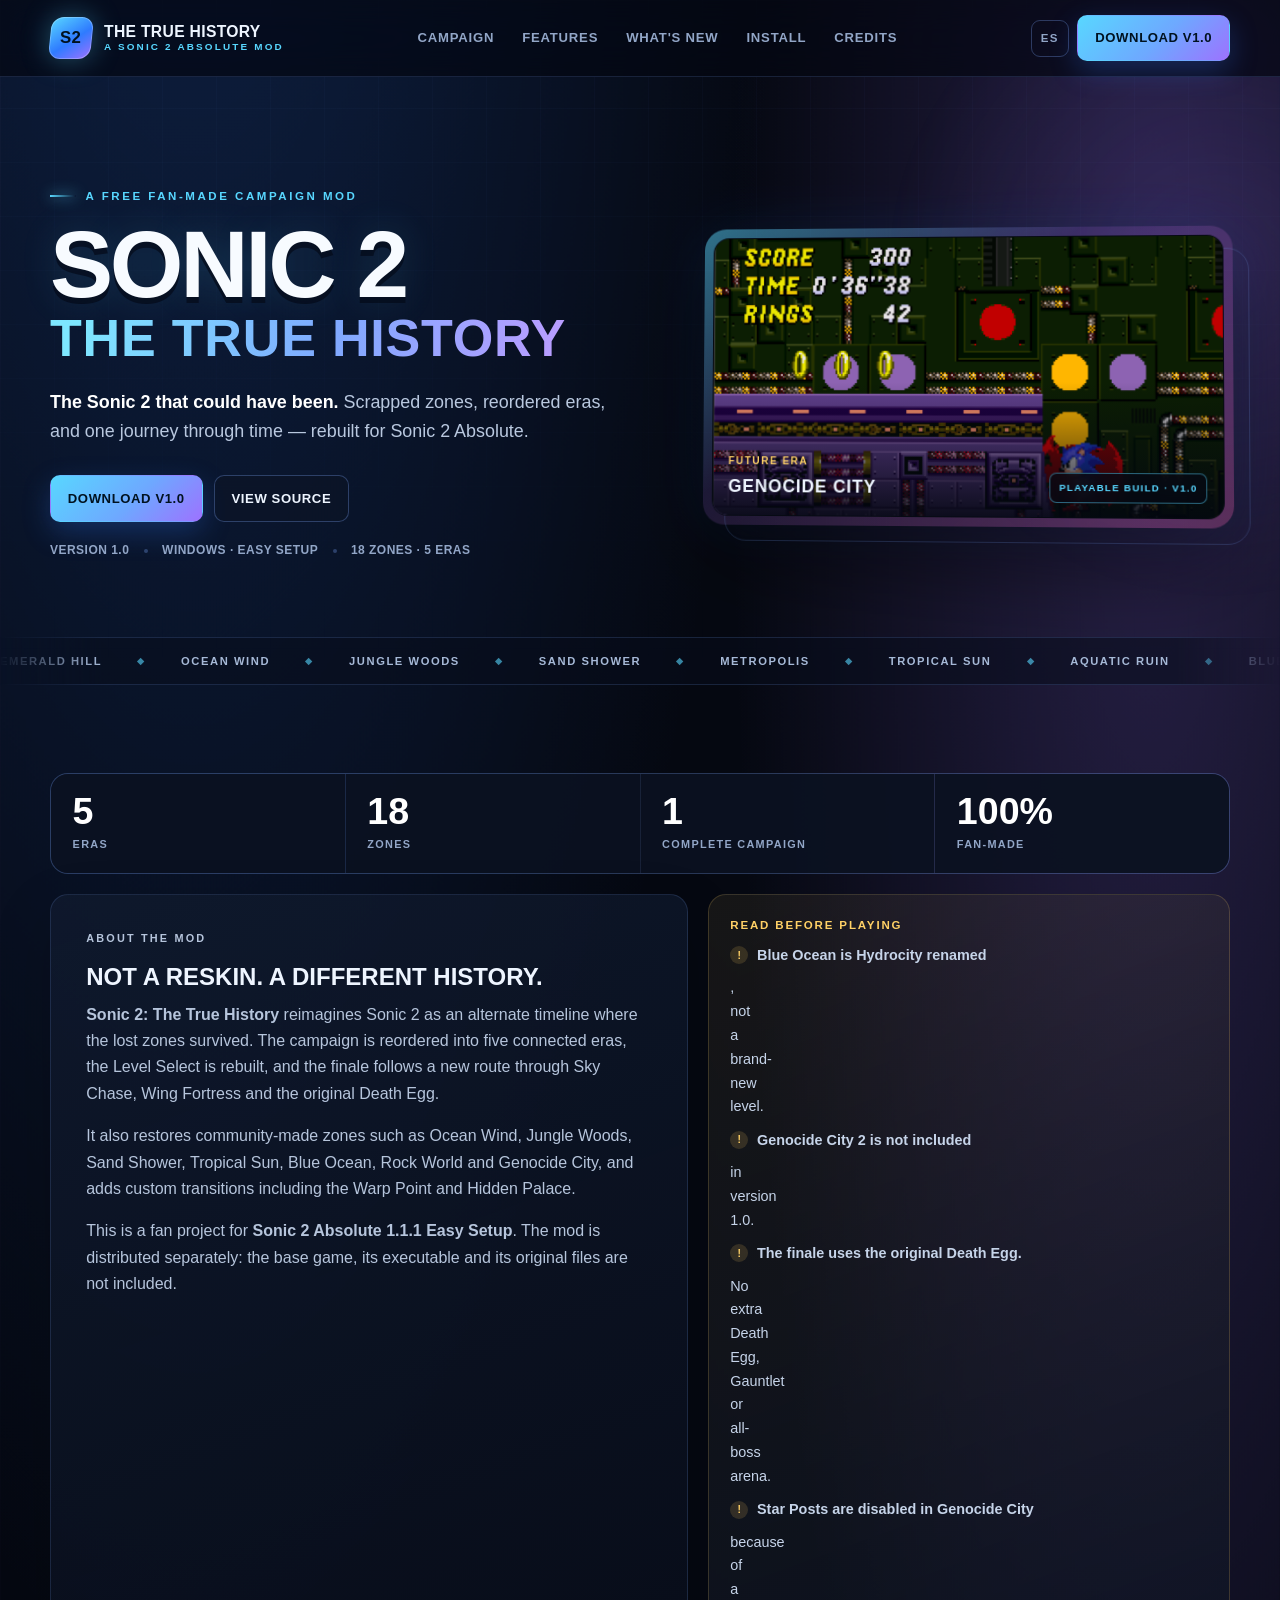
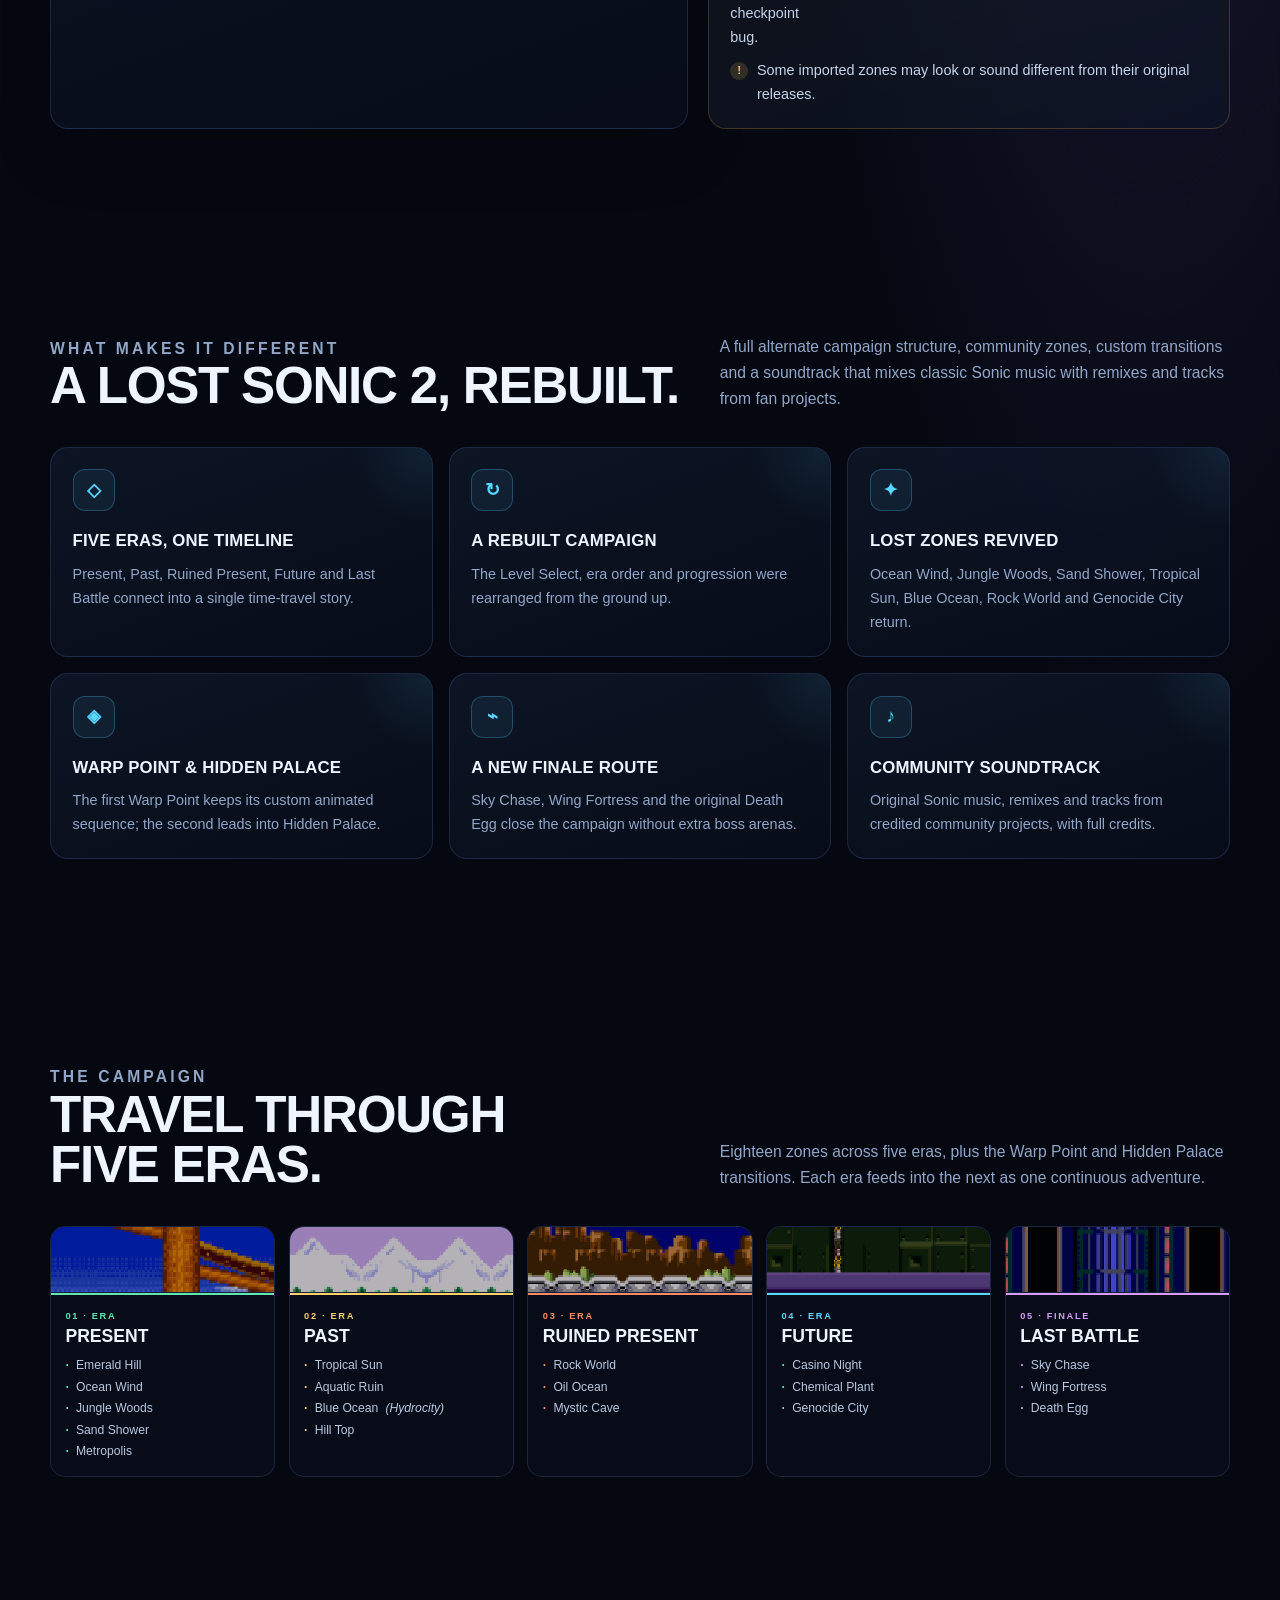
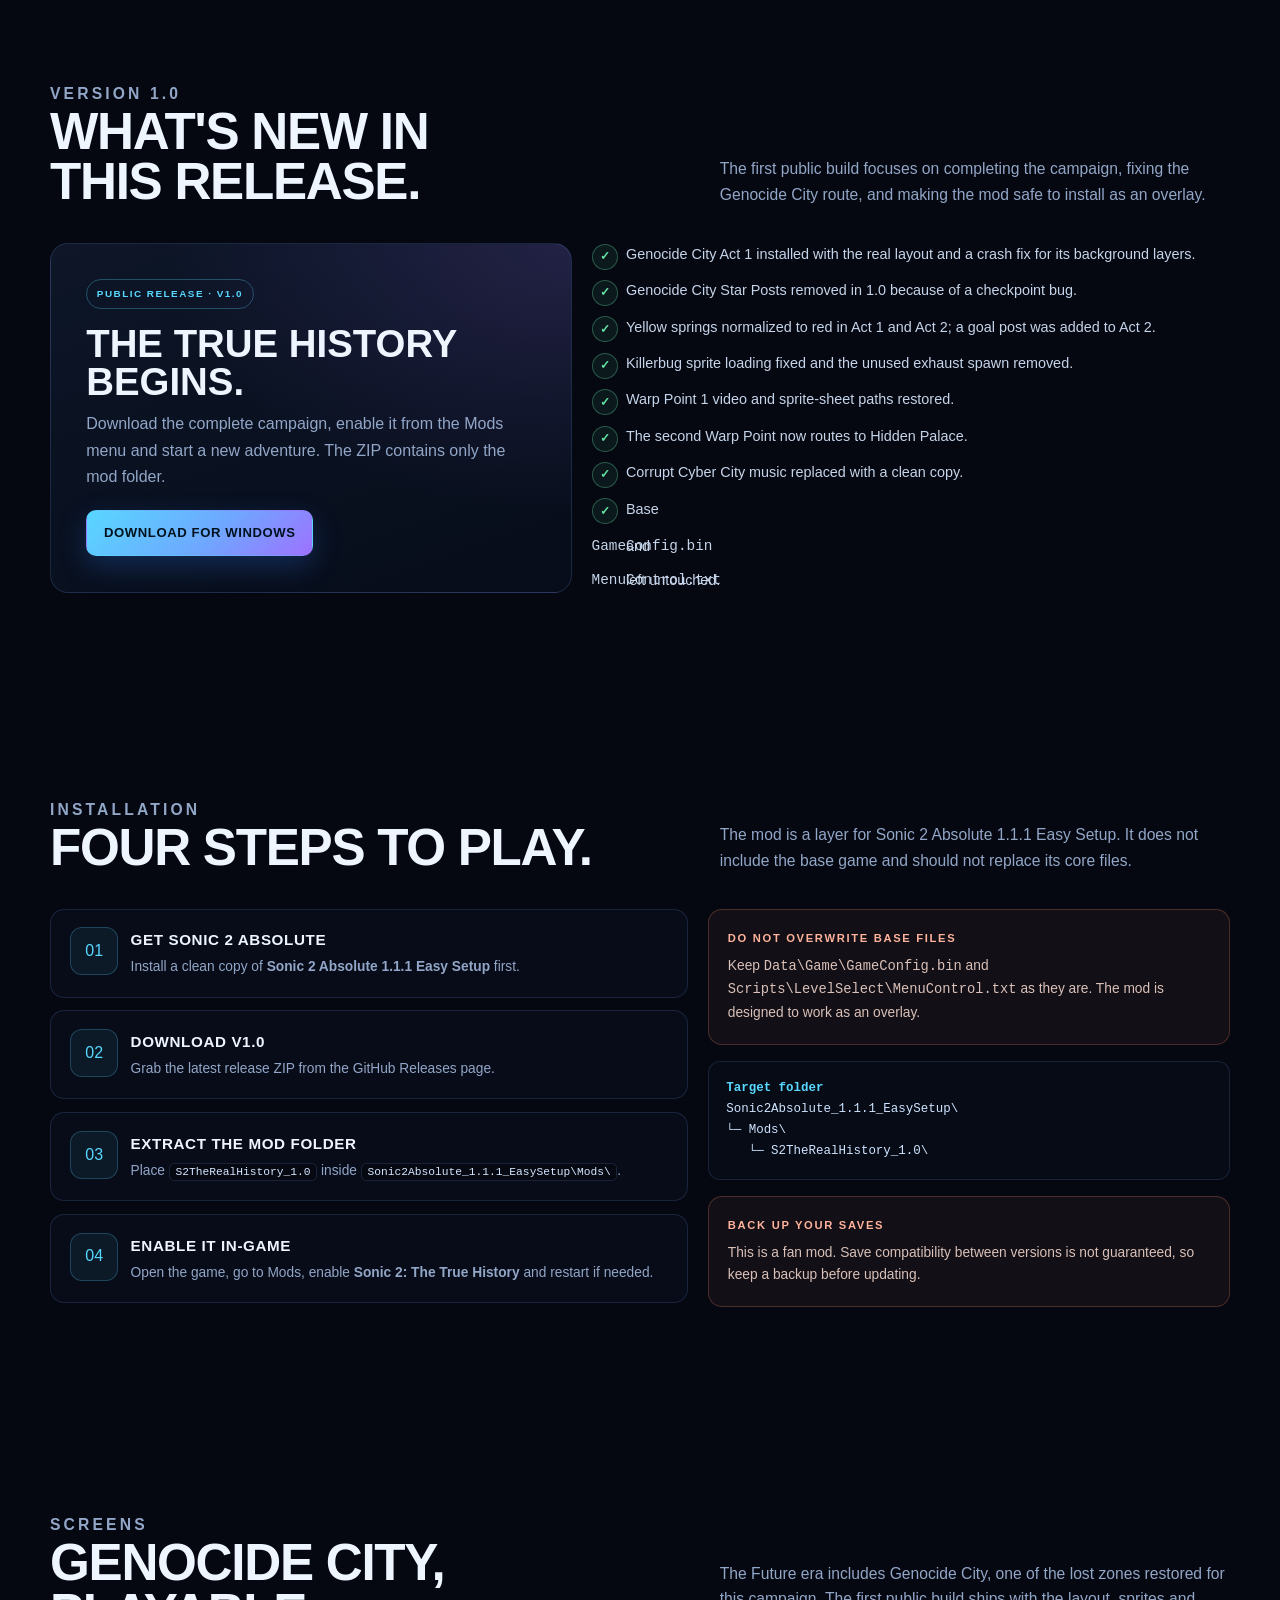
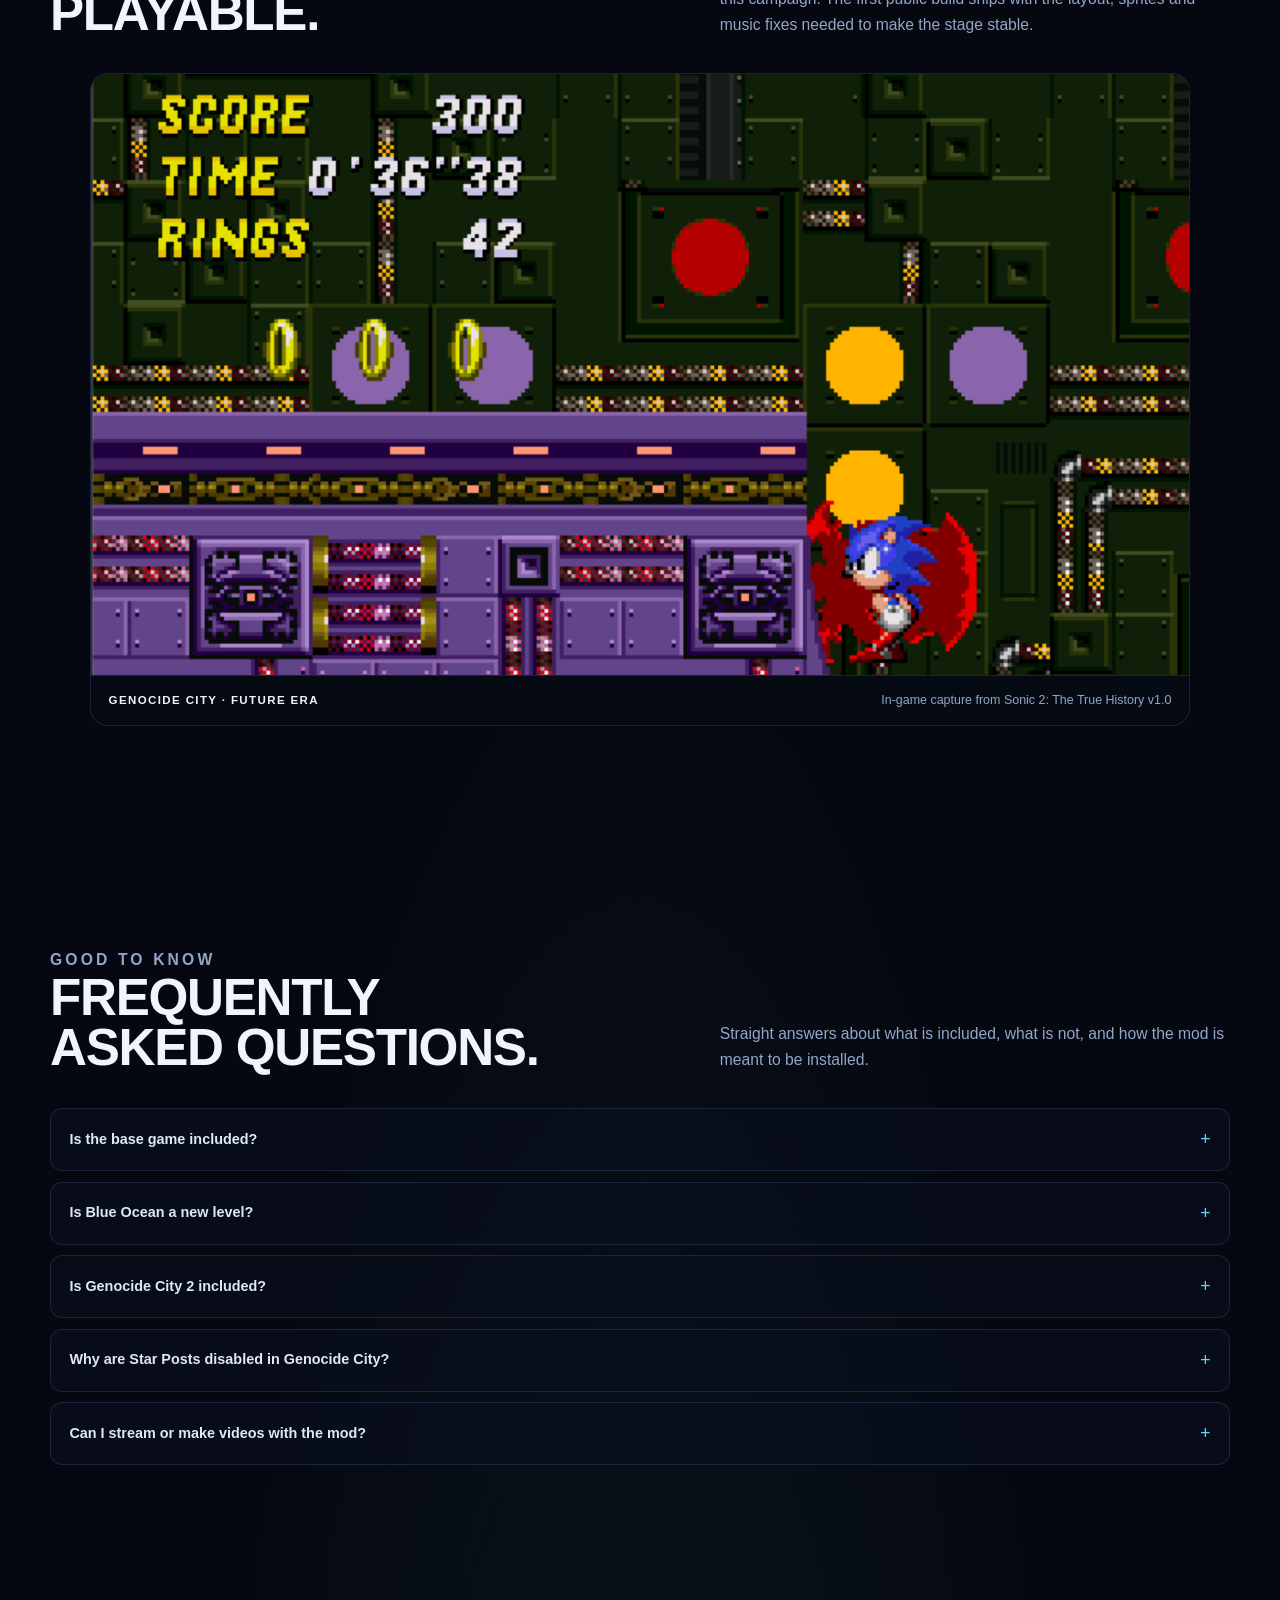
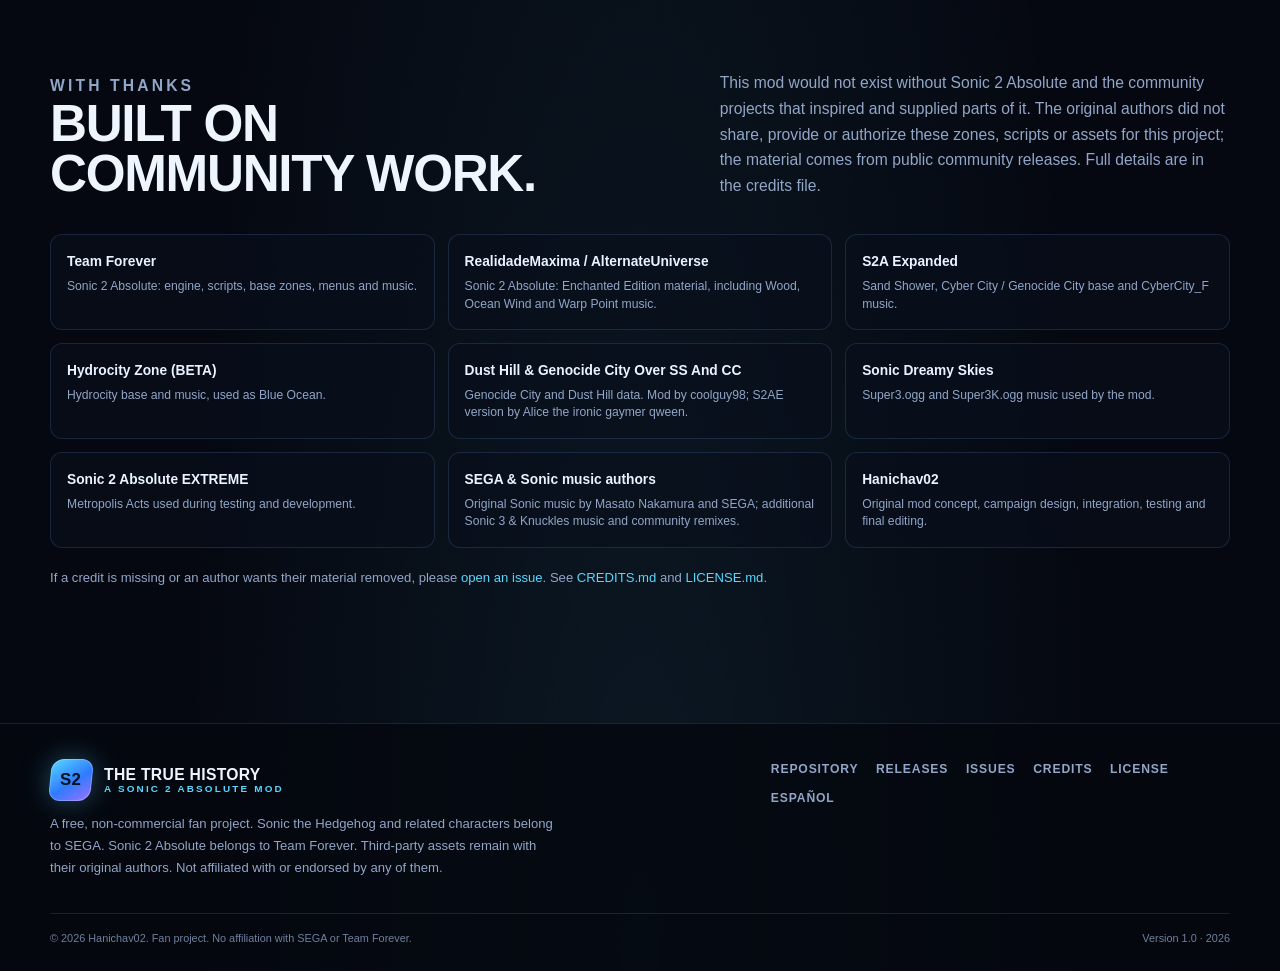
==== commit 553434e3: "Clarify third-party credit status and remove platform FAQ" ====
--- a/docs/index.html
+++ b/docs/index.html
@@ -421,10 +421,6 @@
             <summary>Can I stream or make videos with the mod?</summary>
             <p>Yes. Free streams, videos and reviews are welcome. Credit the mod and link back to the repository when possible.</p>
           </details>
-          <details class="reveal">
-            <summary>Does it work on Android or other platforms?</summary>
-            <p>Version 1.0 is tested with the Windows Easy Setup. Other platforms are not officially supported.</p>
-          </details>
         </div>
       </div>
     </section>
@@ -437,8 +433,11 @@
             <h2>Built on community work.</h2>
           </div>
           <p>
-            This mod would not exist without Sonic 2 Absolute and the authors who shared their
-            zones, scripts, music and tools. Full details are in the credits file.
+            This mod would not exist without Sonic 2 Absolute and the community projects
+            that inspired and supplied parts of it. The original authors did not share,
+            provide or authorize these zones, scripts or assets for this project; the
+            material comes from public community releases. Full details are in the
+            credits file.
           </p>
         </div>
 
--- a/docs/styles.css
+++ b/docs/styles.css
@@ -124,13 +124,14 @@
 .brand-mark span { transform: skew(6deg); }
 
 .brand-copy { display: grid; gap: .1rem; }
-.brand-copy strong { font-size: .98rem; }
+.brand-copy strong { font-size: .98rem; white-space: nowrap; }
 .brand-copy small {
   font-family: var(--font-body);
   font-size: .62rem;
   letter-spacing: .22em;
   color: var(--cyan);
   font-weight: 700;
+  white-space: nowrap;
 }
 
 .nav-links {
@@ -869,6 +870,26 @@
 }
 
 /* ---------- Responsive ---------- */
+@media (max-width: 1080px) {
+  .nav-links { display: none; }
+  .nav-toggle { display: block; }
+  .nav-links.is-open {
+    position: absolute;
+    top: 76px;
+    left: 20px;
+    right: 20px;
+    display: grid;
+    gap: .2rem;
+    padding: .7rem;
+    border: 1px solid var(--line-strong);
+    border-radius: 14px;
+    background: rgba(6, 10, 20, .97);
+    box-shadow: 0 25px 60px rgba(0,0,0,.5);
+  }
+  .nav-links.is-open a { padding: .8rem; }
+  .nav-actions .btn { display: none; }
+}
+
 @media (max-width: 1020px) {
   .hero-grid { grid-template-columns: 1fr; }
   .hero-art { max-width: 720px; transform: none; }
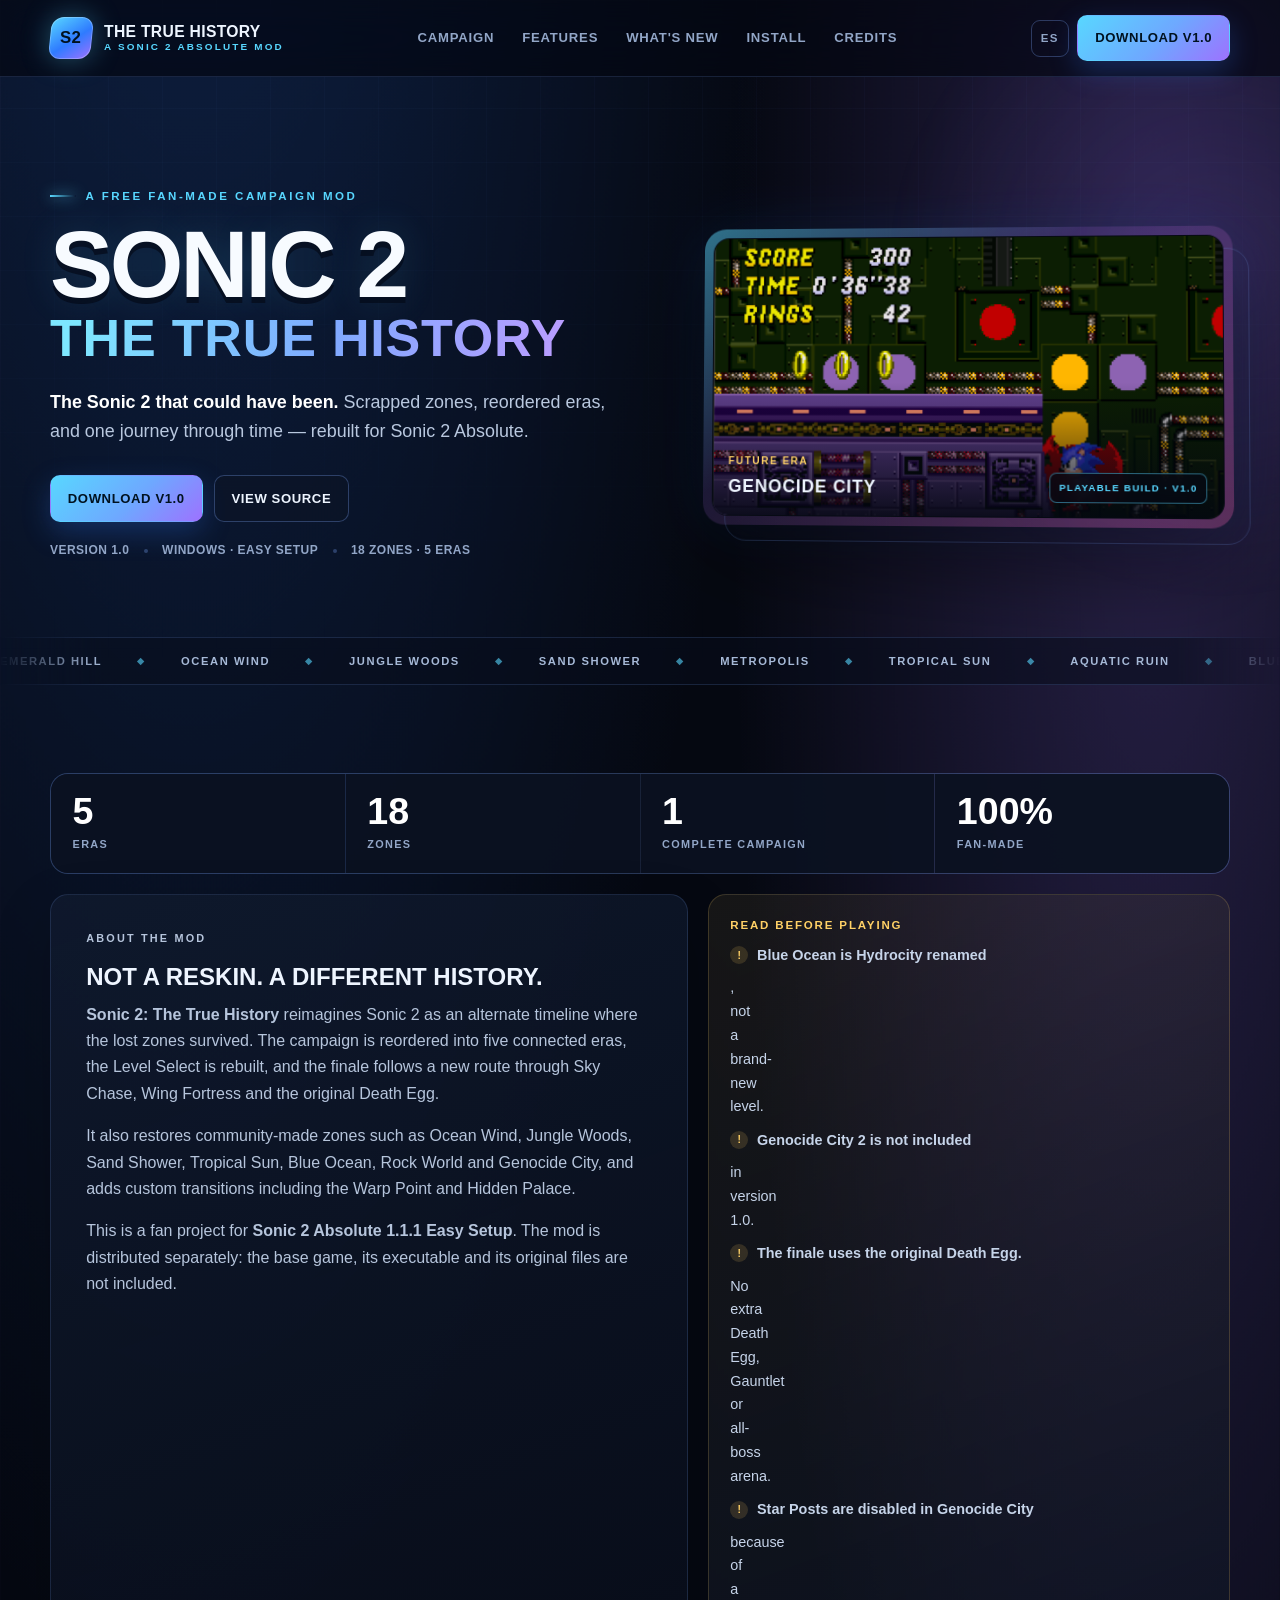
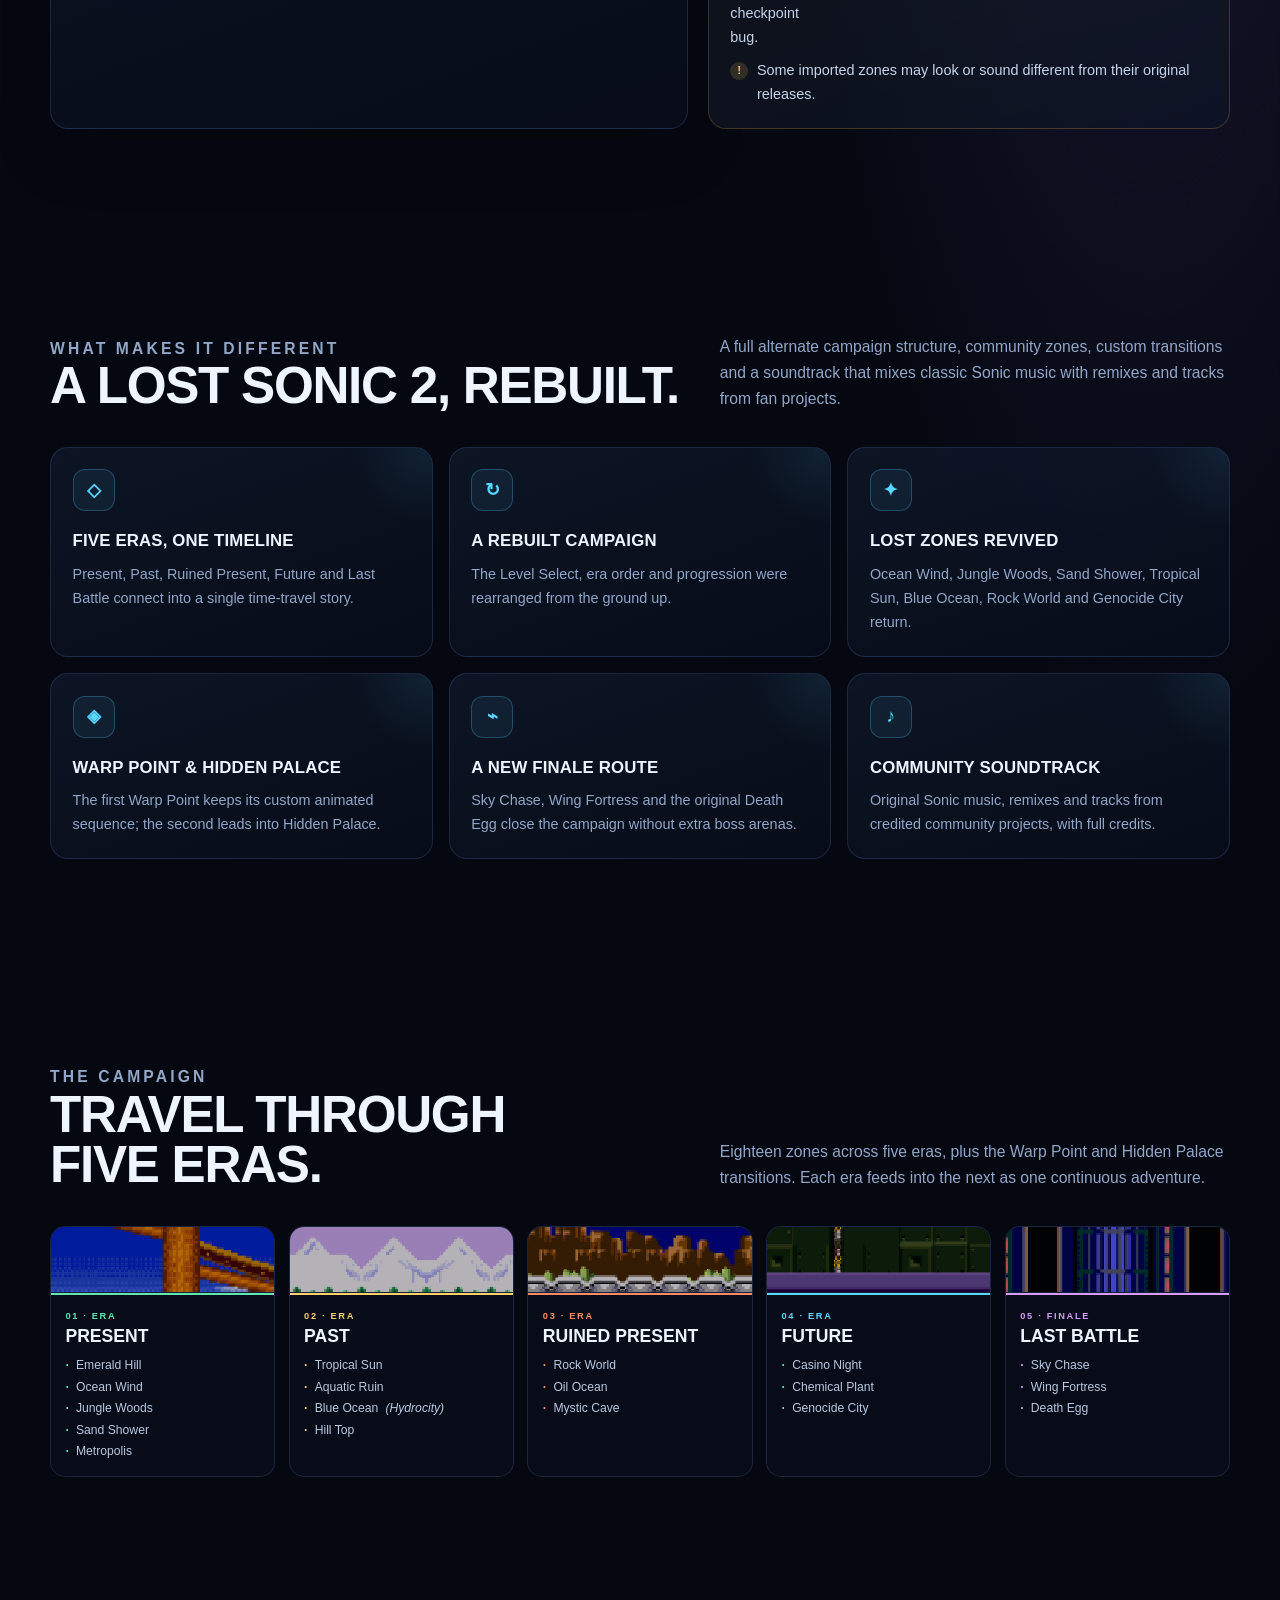
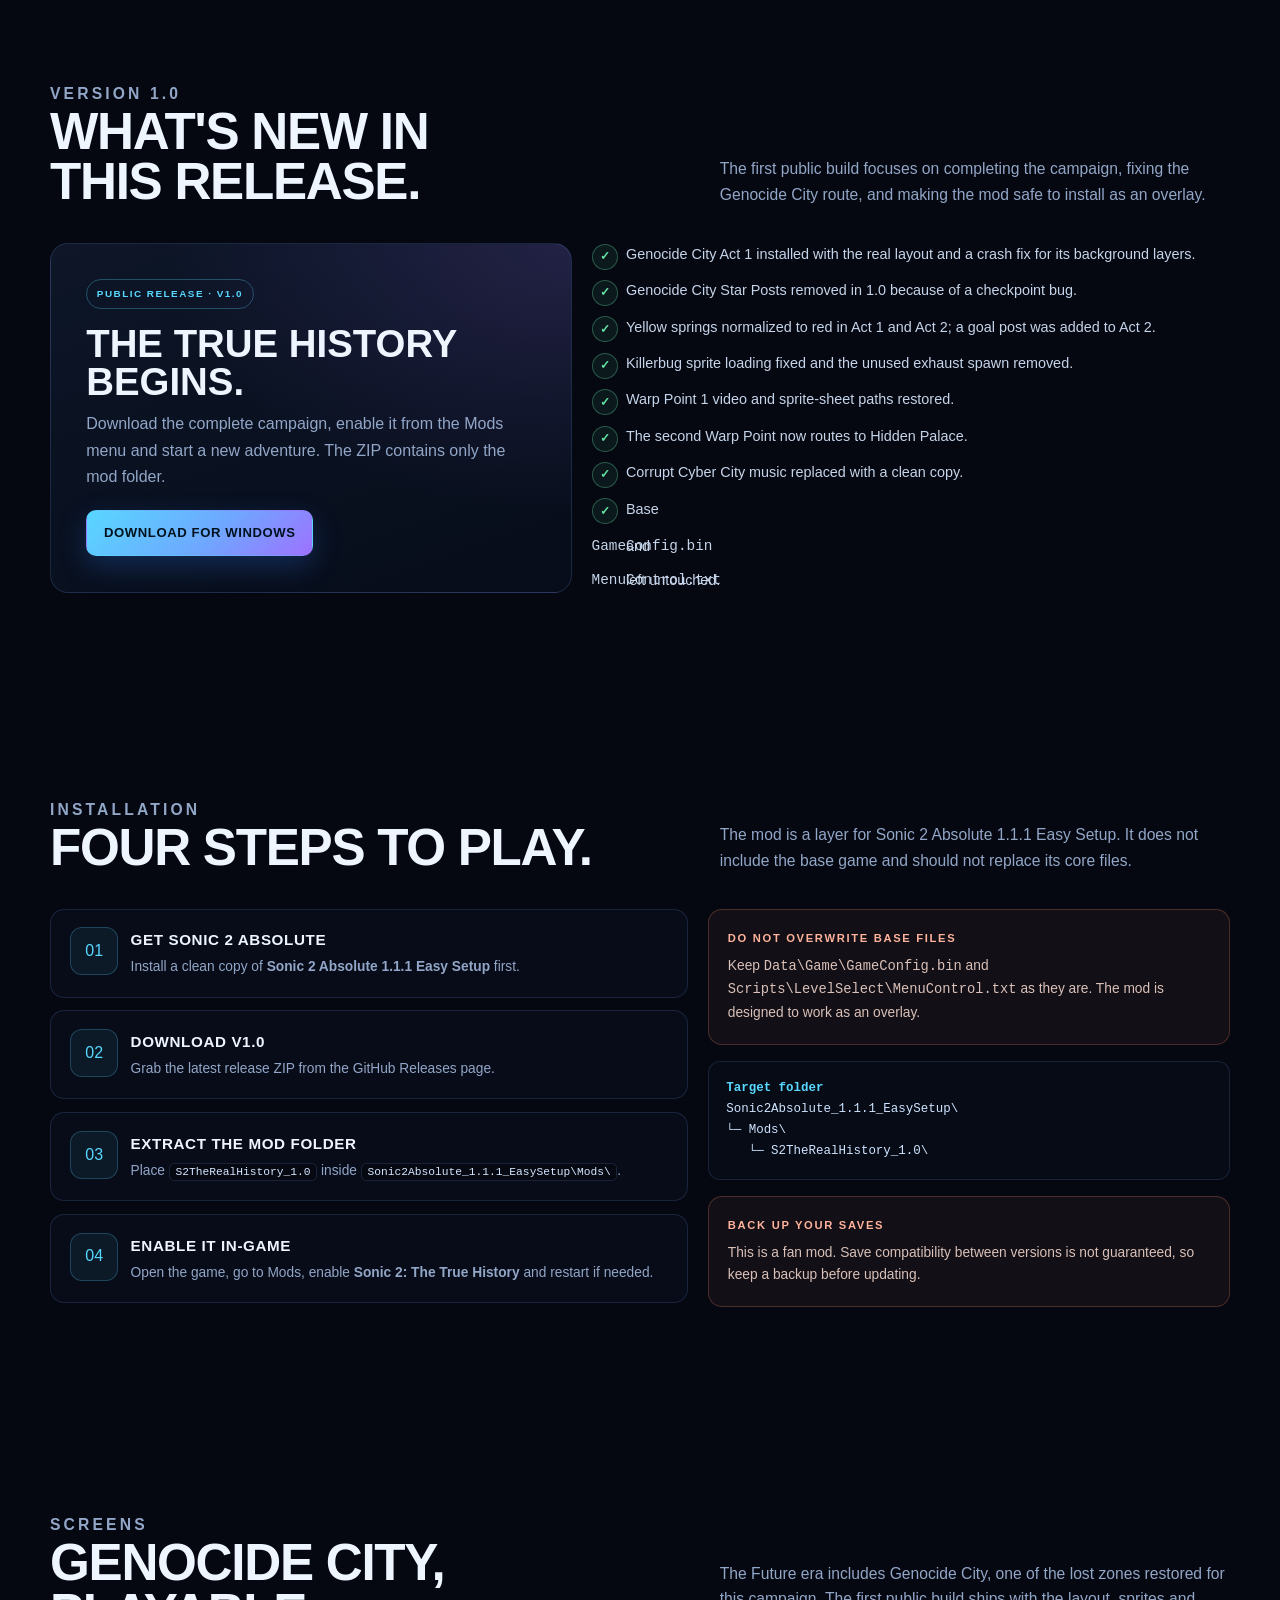
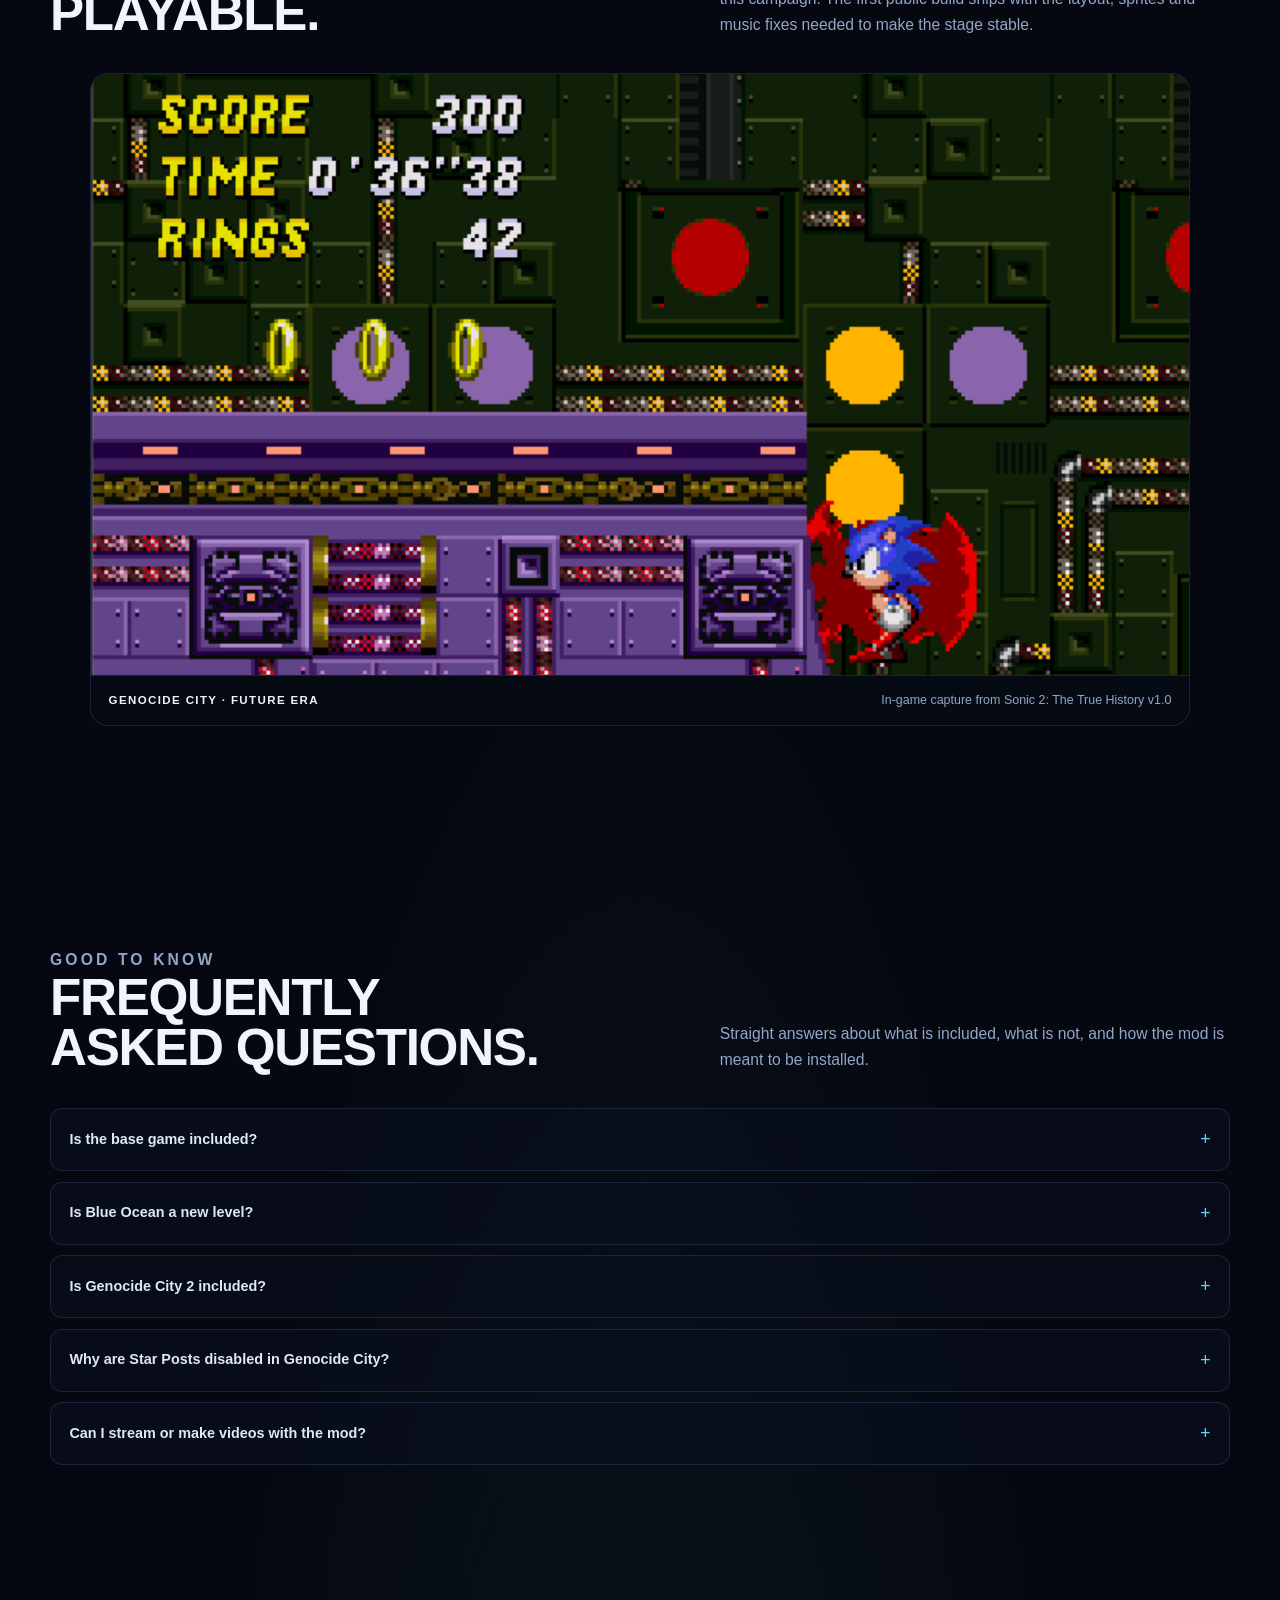
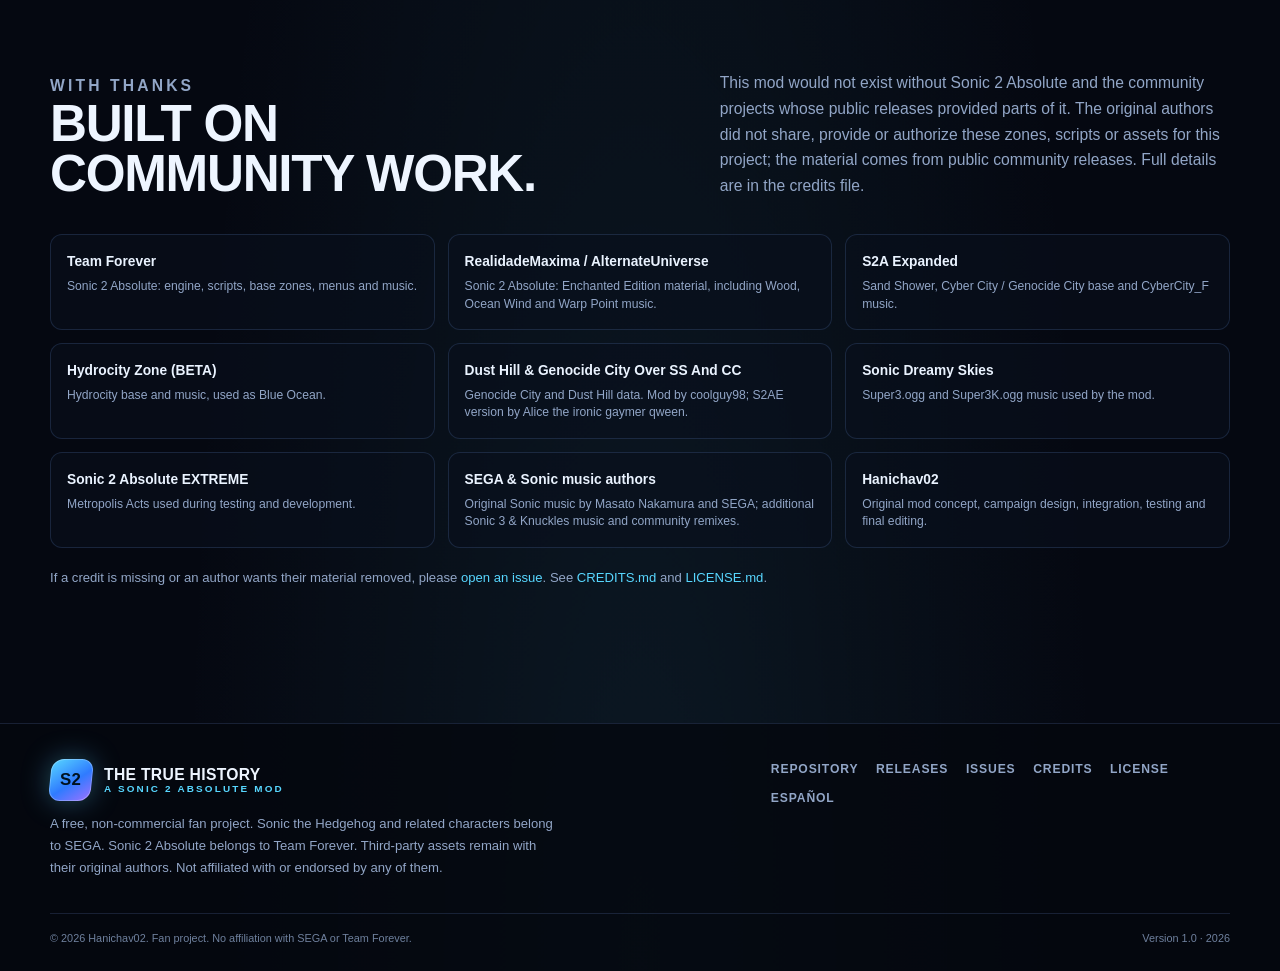
==== commit fb676c32: "Refine credits wording" ====
--- a/docs/index.html
+++ b/docs/index.html
@@ -434,7 +434,7 @@
           </div>
           <p>
             This mod would not exist without Sonic 2 Absolute and the community projects
-            that inspired and supplied parts of it. The original authors did not share,
+            whose public releases provided parts of it. The original authors did not share,
             provide or authorize these zones, scripts or assets for this project; the
             material comes from public community releases. Full details are in the
             credits file.
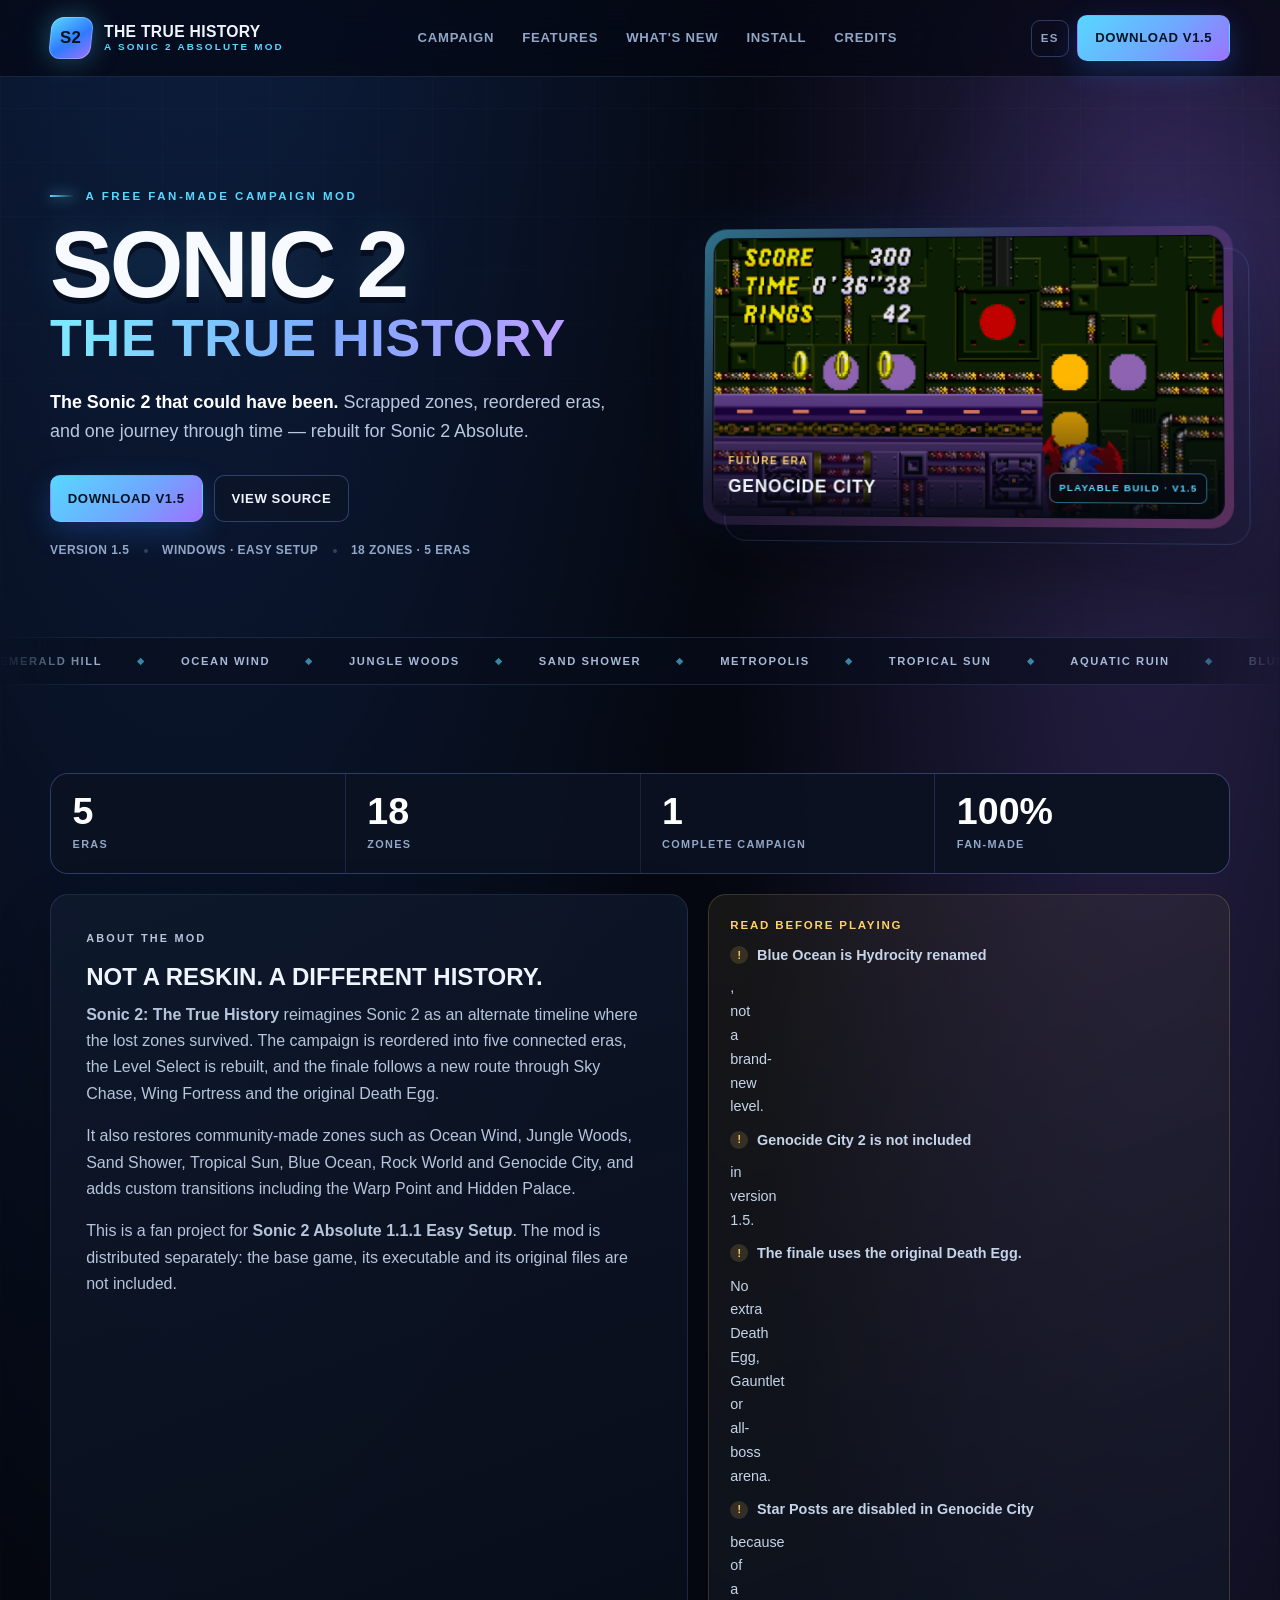
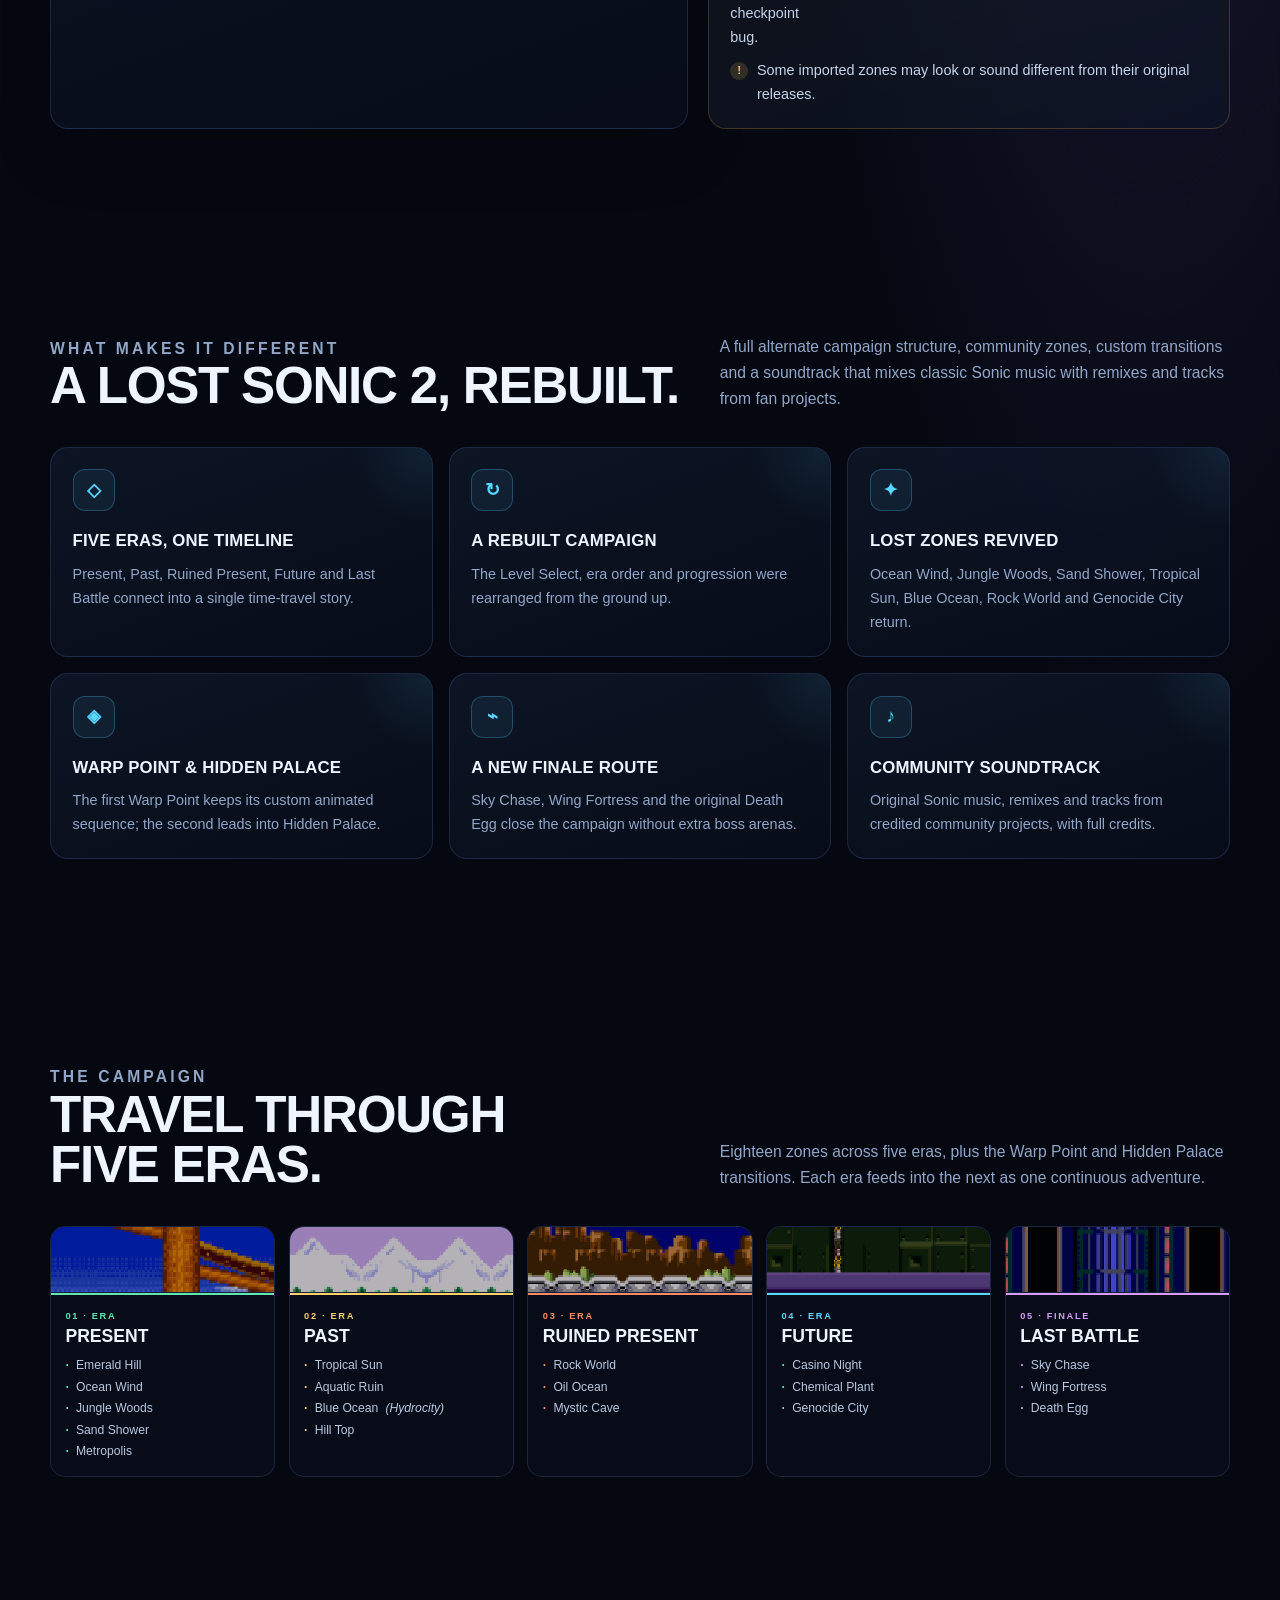
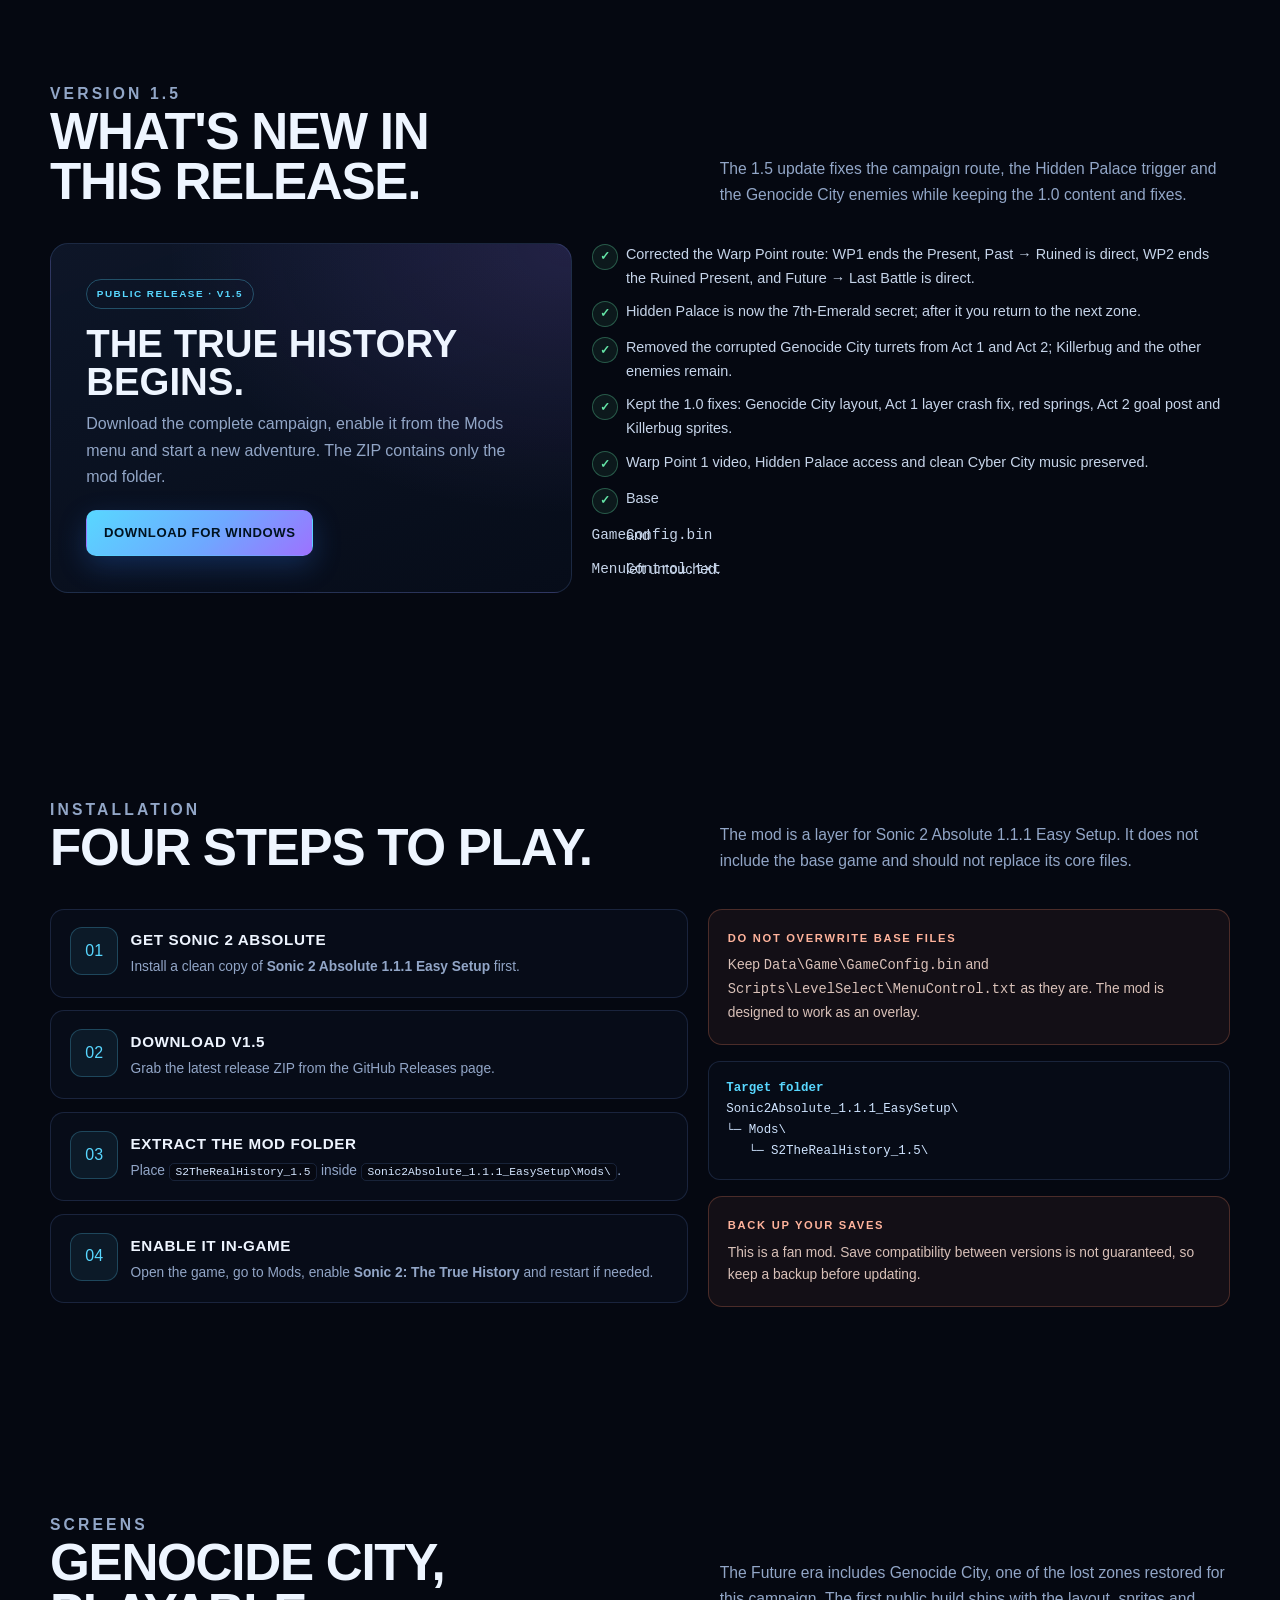
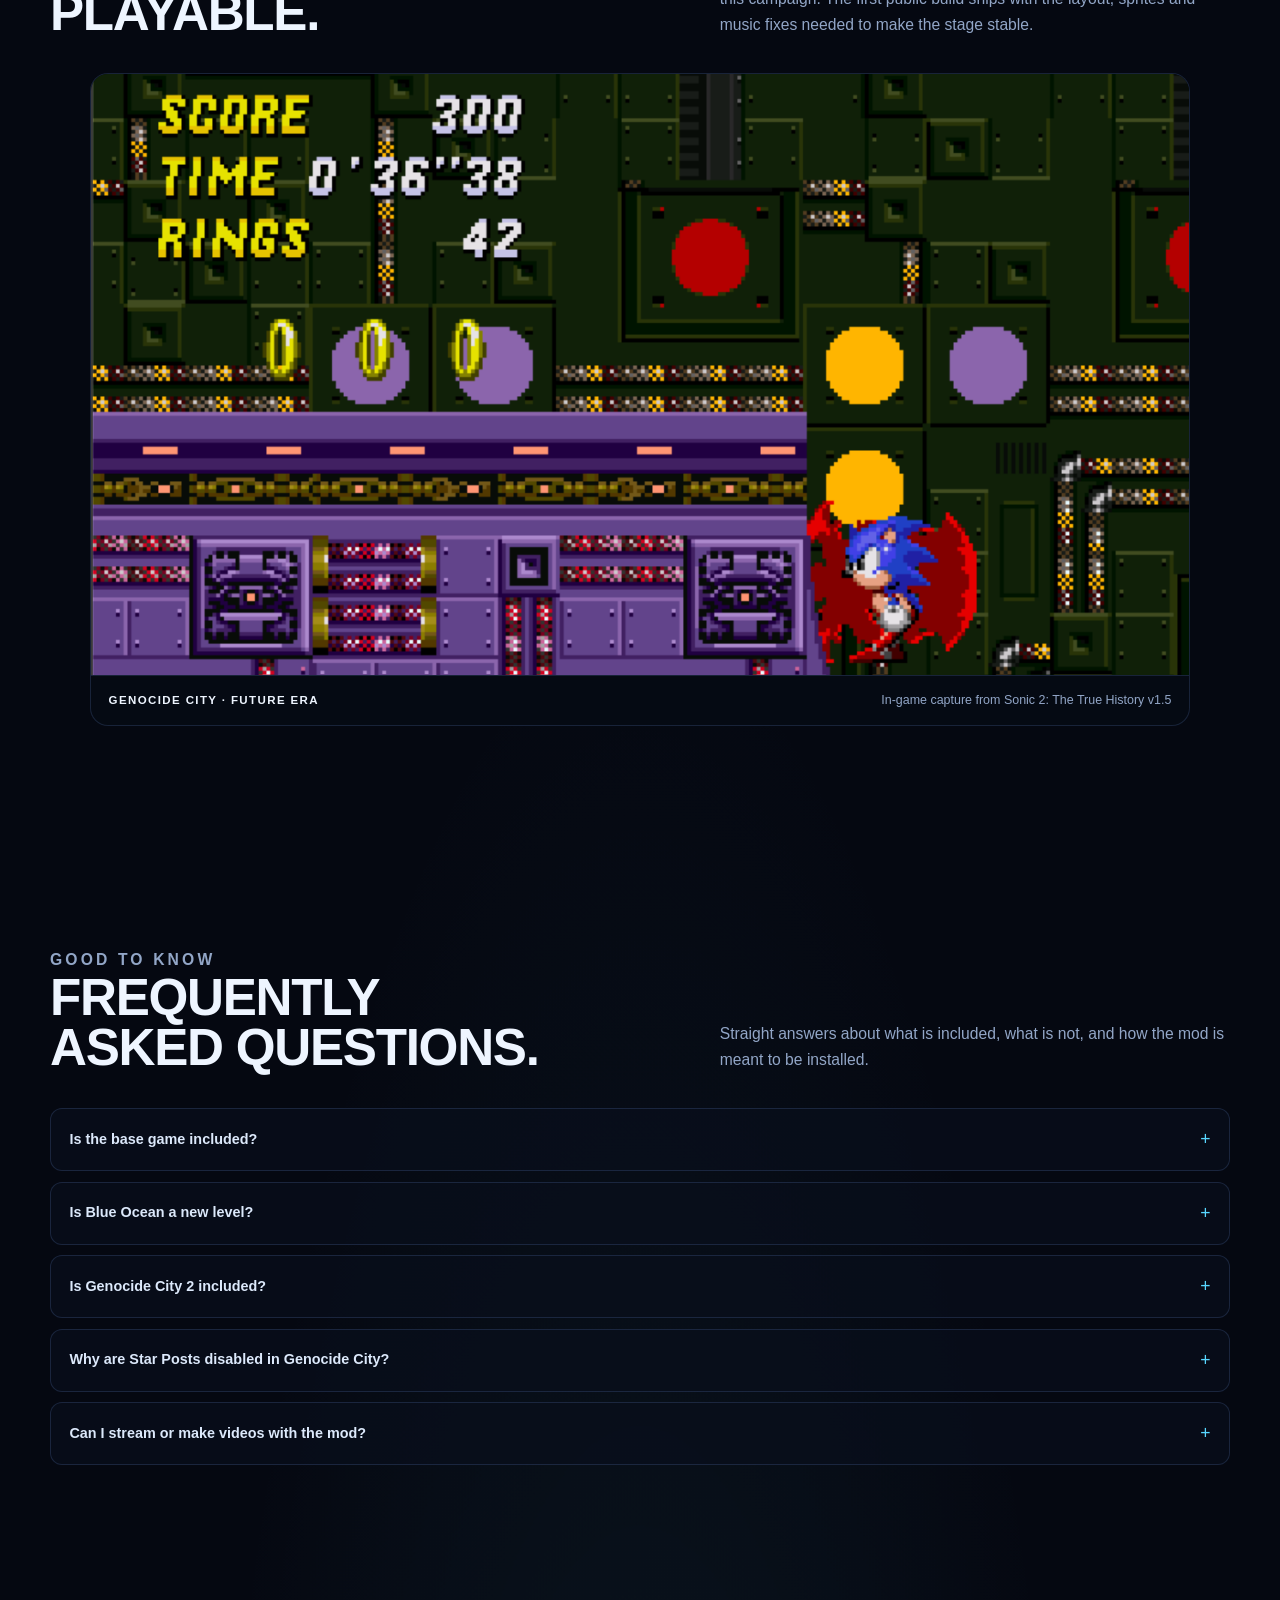
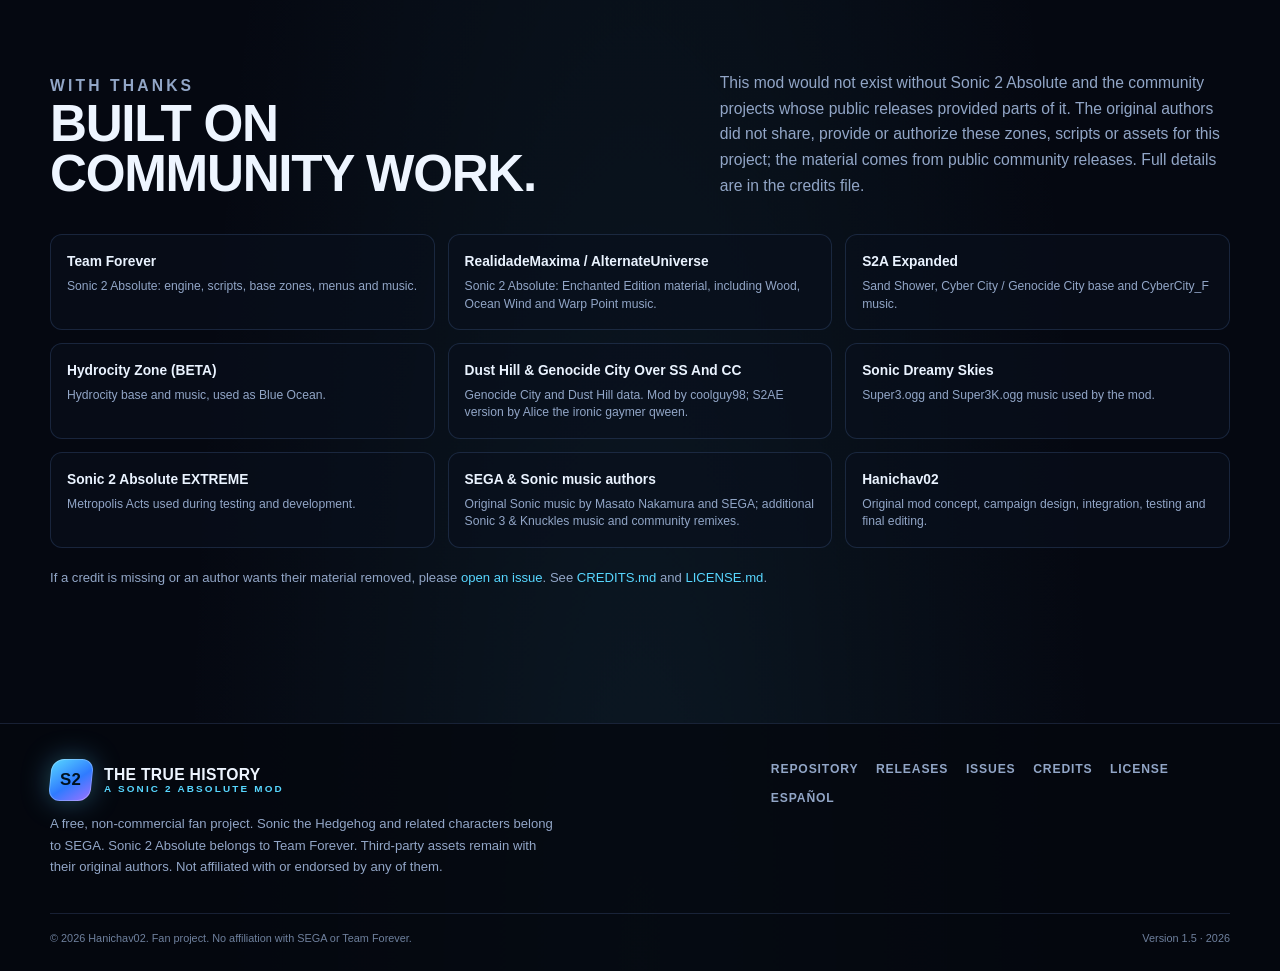
==== commit b0b34ee5: "Release 1.5: route, Hidden Palace and Genocide enemies" ====
--- a/docs/index.html
+++ b/docs/index.html
@@ -40,7 +40,7 @@
 
       <div class="nav-actions">
         <a class="lang-link" href="es.html" lang="es" hreflang="es">ES</a>
-        <a class="btn btn-primary" href="https://github.com/ehanielchavez-netizen/Sonic2-The-True-History/releases/latest">Download v1.0</a>
+        <a class="btn btn-primary" href="https://github.com/ehanielchavez-netizen/Sonic2-The-True-History/releases/latest">Download v1.5</a>
         <button class="nav-toggle" id="navToggle" type="button" aria-label="Open menu" aria-expanded="false" aria-controls="navLinks">☰</button>
       </div>
     </div>
@@ -62,14 +62,14 @@
             </p>
             <div class="hero-cta">
               <a class="btn btn-primary" href="https://github.com/ehanielchavez-netizen/Sonic2-The-True-History/releases/latest">
-                Download v1.0
+                Download v1.5
               </a>
               <a class="btn btn-ghost" href="https://github.com/ehanielchavez-netizen/Sonic2-The-True-History">
                 View source
               </a>
             </div>
             <p class="hero-meta">
-              <span>Version 1.0</span>
+              <span>Version 1.5</span>
               <span>Windows · Easy Setup</span>
               <span>18 zones · 5 eras</span>
             </p>
@@ -83,7 +83,7 @@
                   <small>Future era</small>
                   <strong>Genocide City</strong>
                 </div>
-                <span class="art-badge">Playable build · v1.0</span>
+                <span class="art-badge">Playable build · v1.5</span>
               </div>
             </div>
           </div>
@@ -133,7 +133,7 @@
             <h3>Read before playing</h3>
             <ul>
               <li><strong>Blue Ocean is Hydrocity renamed</strong>, not a brand-new level.</li>
-              <li><strong>Genocide City 2 is not included</strong> in version 1.0.</li>
+              <li><strong>Genocide City 2 is not included</strong> in version 1.5.</li>
               <li><strong>The finale uses the original Death Egg.</strong> No extra Death Egg, Gauntlet or all-boss arena.</li>
               <li><strong>Star Posts are disabled in Genocide City</strong> because of a checkpoint bug.</li>
               <li>Some imported zones may look or sound different from their original releases.</li>
@@ -265,18 +265,17 @@
       <div class="shell">
         <div class="section-head reveal">
           <div>
-            <p class="eyebrow">Version 1.0</p>
+            <p class="eyebrow">Version 1.5</p>
             <h2>What's new in this release.</h2>
           </div>
           <p>
-            The first public build focuses on completing the campaign, fixing the Genocide City
-            route, and making the mod safe to install as an overlay.
+            The 1.5 update fixes the campaign route, the Hidden Palace trigger and the Genocide City enemies while keeping the 1.0 content and fixes.
           </p>
         </div>
 
         <div class="release-grid">
           <article class="release-card reveal">
-            <span class="version">Public release · v1.0</span>
+            <span class="version">Public release · v1.5</span>
             <h3>The true history begins.</h3>
             <p>
               Download the complete campaign, enable it from the Mods menu and start a new
@@ -288,13 +287,11 @@
           </article>
 
           <ul class="release-list reveal">
-            <li>Genocide City Act 1 installed with the real layout and a crash fix for its background layers.</li>
-            <li>Genocide City Star Posts removed in 1.0 because of a checkpoint bug.</li>
-            <li>Yellow springs normalized to red in Act 1 and Act 2; a goal post was added to Act 2.</li>
-            <li>Killerbug sprite loading fixed and the unused exhaust spawn removed.</li>
-            <li>Warp Point 1 video and sprite-sheet paths restored.</li>
-            <li>The second Warp Point now routes to Hidden Palace.</li>
-            <li>Corrupt Cyber City music replaced with a clean copy.</li>
+            <li>Corrected the Warp Point route: WP1 ends the Present, Past → Ruined is direct, WP2 ends the Ruined Present, and Future → Last Battle is direct.</li>
+            <li>Hidden Palace is now the 7th-Emerald secret; after it you return to the next zone.</li>
+            <li>Removed the corrupted Genocide City turrets from Act 1 and Act 2; Killerbug and the other enemies remain.</li>
+            <li>Kept the 1.0 fixes: Genocide City layout, Act 1 layer crash fix, red springs, Act 2 goal post and Killerbug sprites.</li>
+            <li>Warp Point 1 video, Hidden Palace access and clean Cyber City music preserved.</li>
             <li>Base <code>GameConfig.bin</code> and <code>MenuControl.txt</code> left untouched.</li>
           </ul>
         </div>
@@ -324,14 +321,14 @@
             </li>
             <li class="reveal">
               <div>
-                <h3>Download v1.0</h3>
+                <h3>Download v1.5</h3>
                 <p>Grab the latest release ZIP from the GitHub Releases page.</p>
               </div>
             </li>
             <li class="reveal">
               <div>
                 <h3>Extract the mod folder</h3>
-                <p>Place <code>S2TheRealHistory_1.0</code> inside <code>Sonic2Absolute_1.1.1_EasySetup\Mods\</code>.</p>
+                <p>Place <code>S2TheRealHistory_1.5</code> inside <code>Sonic2Absolute_1.1.1_EasySetup\Mods\</code>.</p>
               </div>
             </li>
             <li class="reveal">
@@ -355,7 +352,7 @@
             <div class="code-block reveal"><strong>Target folder</strong>
 Sonic2Absolute_1.1.1_EasySetup\
 └─ Mods\
-   └─ S2TheRealHistory_1.0\</div>
+   └─ S2TheRealHistory_1.5\</div>
 
             <aside class="warning reveal">
               <h3>Back up your saves</h3>
@@ -384,7 +381,7 @@
           <img src="assets/genocide-city.png" width="1280" height="700" alt="Sonic running through the green and purple mechanical scenery of Genocide City" loading="lazy">
           <figcaption>
             <strong>Genocide City · Future era</strong>
-            <span>In-game capture from Sonic 2: The True History v1.0</span>
+            <span>In-game capture from Sonic 2: The True History v1.5</span>
           </figcaption>
         </figure>
       </div>
@@ -411,7 +408,7 @@
           </details>
           <details class="reveal">
             <summary>Is Genocide City 2 included?</summary>
-            <p>No. Version 1.0 includes Genocide City Act 1 and Act 2, but not a separate Genocide City 2 stage.</p>
+            <p>No. Version 1.5 includes Genocide City Act 1 and Act 2, but not a separate Genocide City 2 stage.</p>
           </details>
           <details class="reveal">
             <summary>Why are Star Posts disabled in Genocide City?</summary>
@@ -488,7 +485,7 @@
       </div>
       <div class="footer-bottom">
         <span>© 2026 Hanichav02. Fan project. No affiliation with SEGA or Team Forever.</span>
-        <span>Version 1.0 · 2026</span>
+        <span>Version 1.5 · 2026</span>
       </div>
     </div>
   </footer>
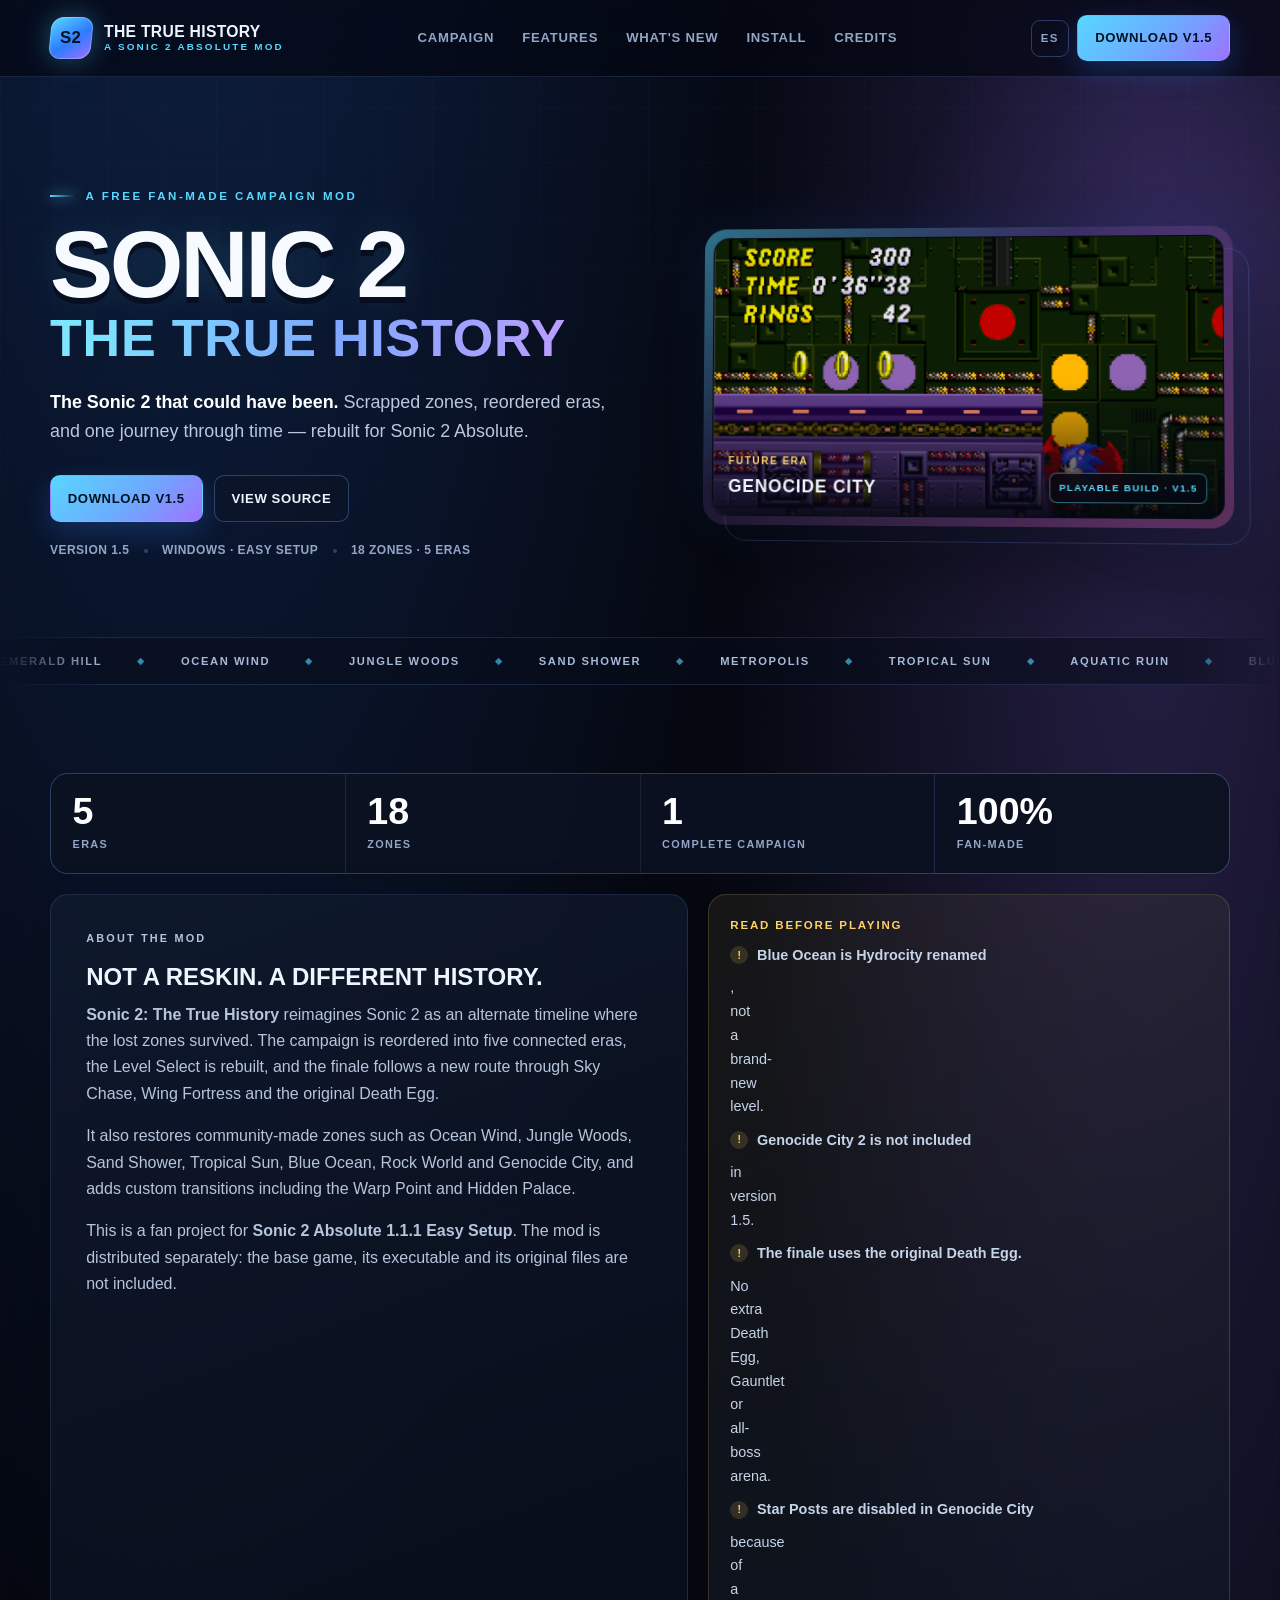
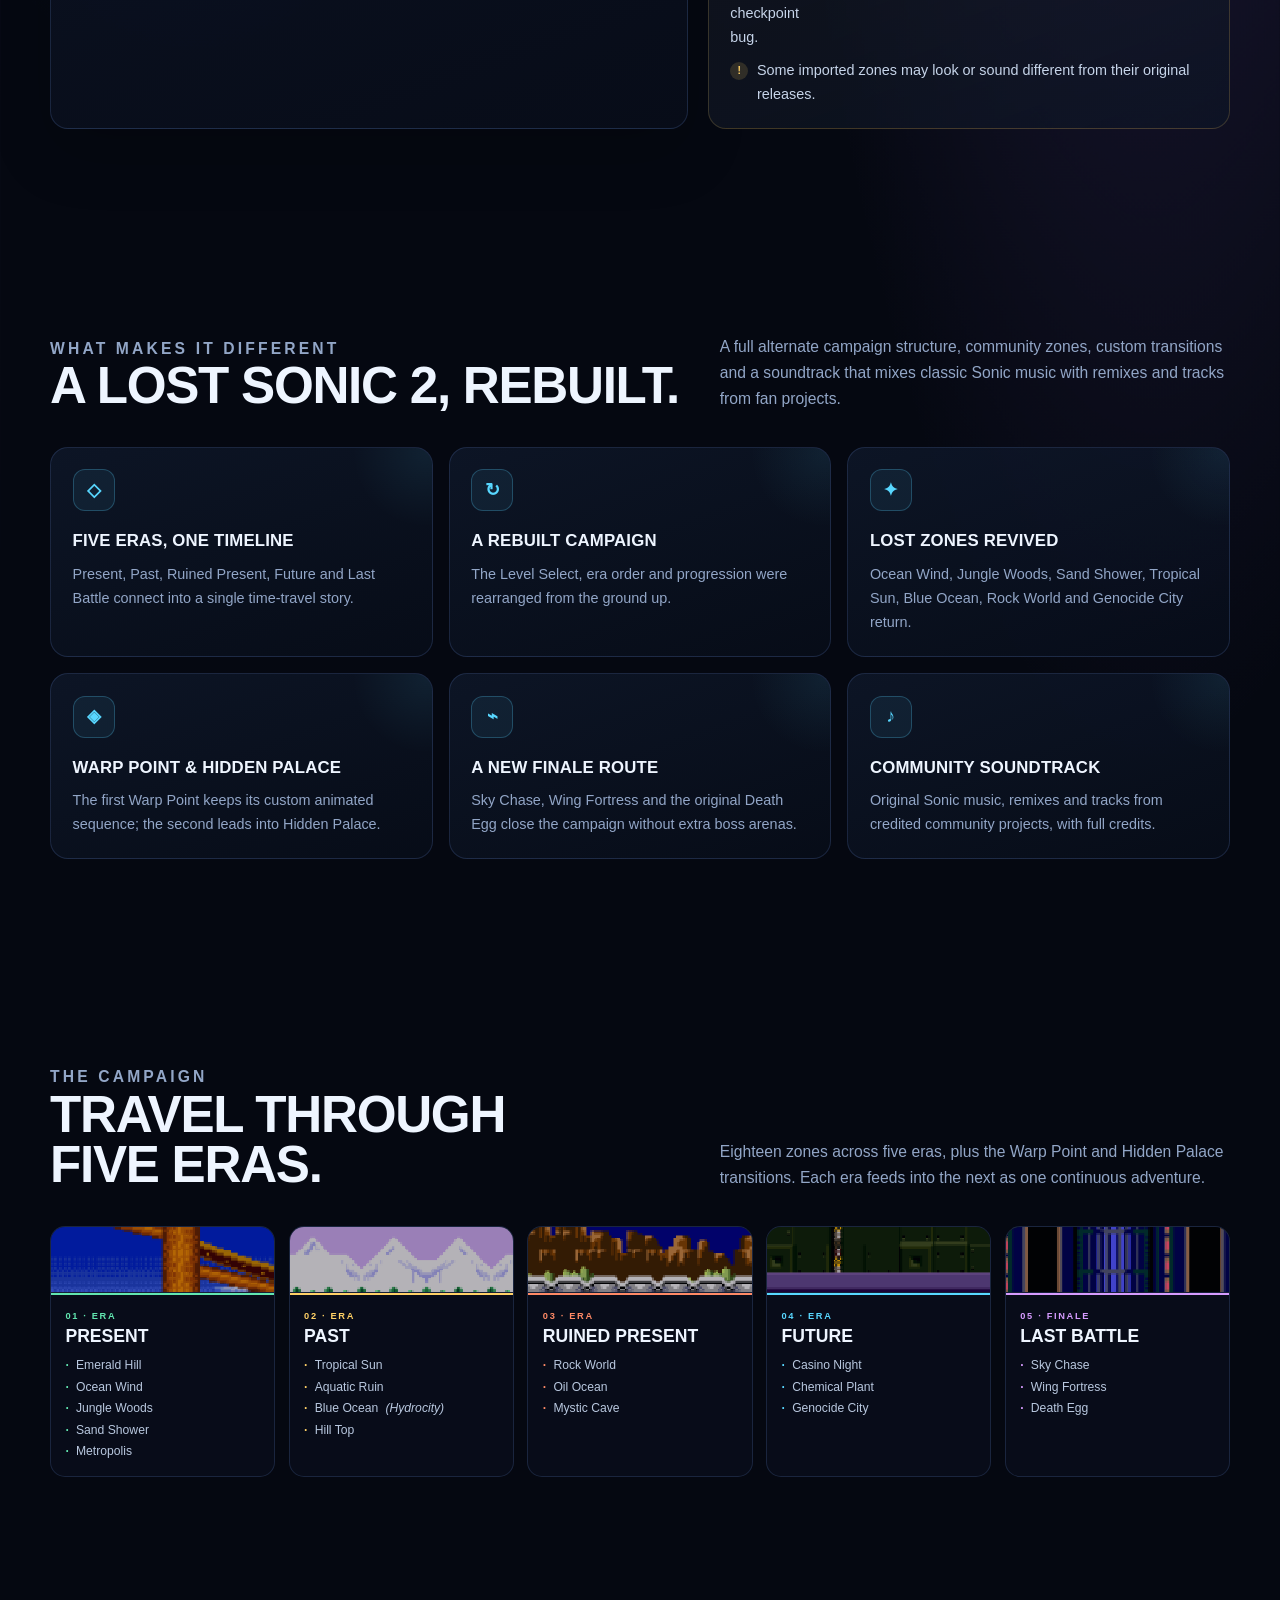
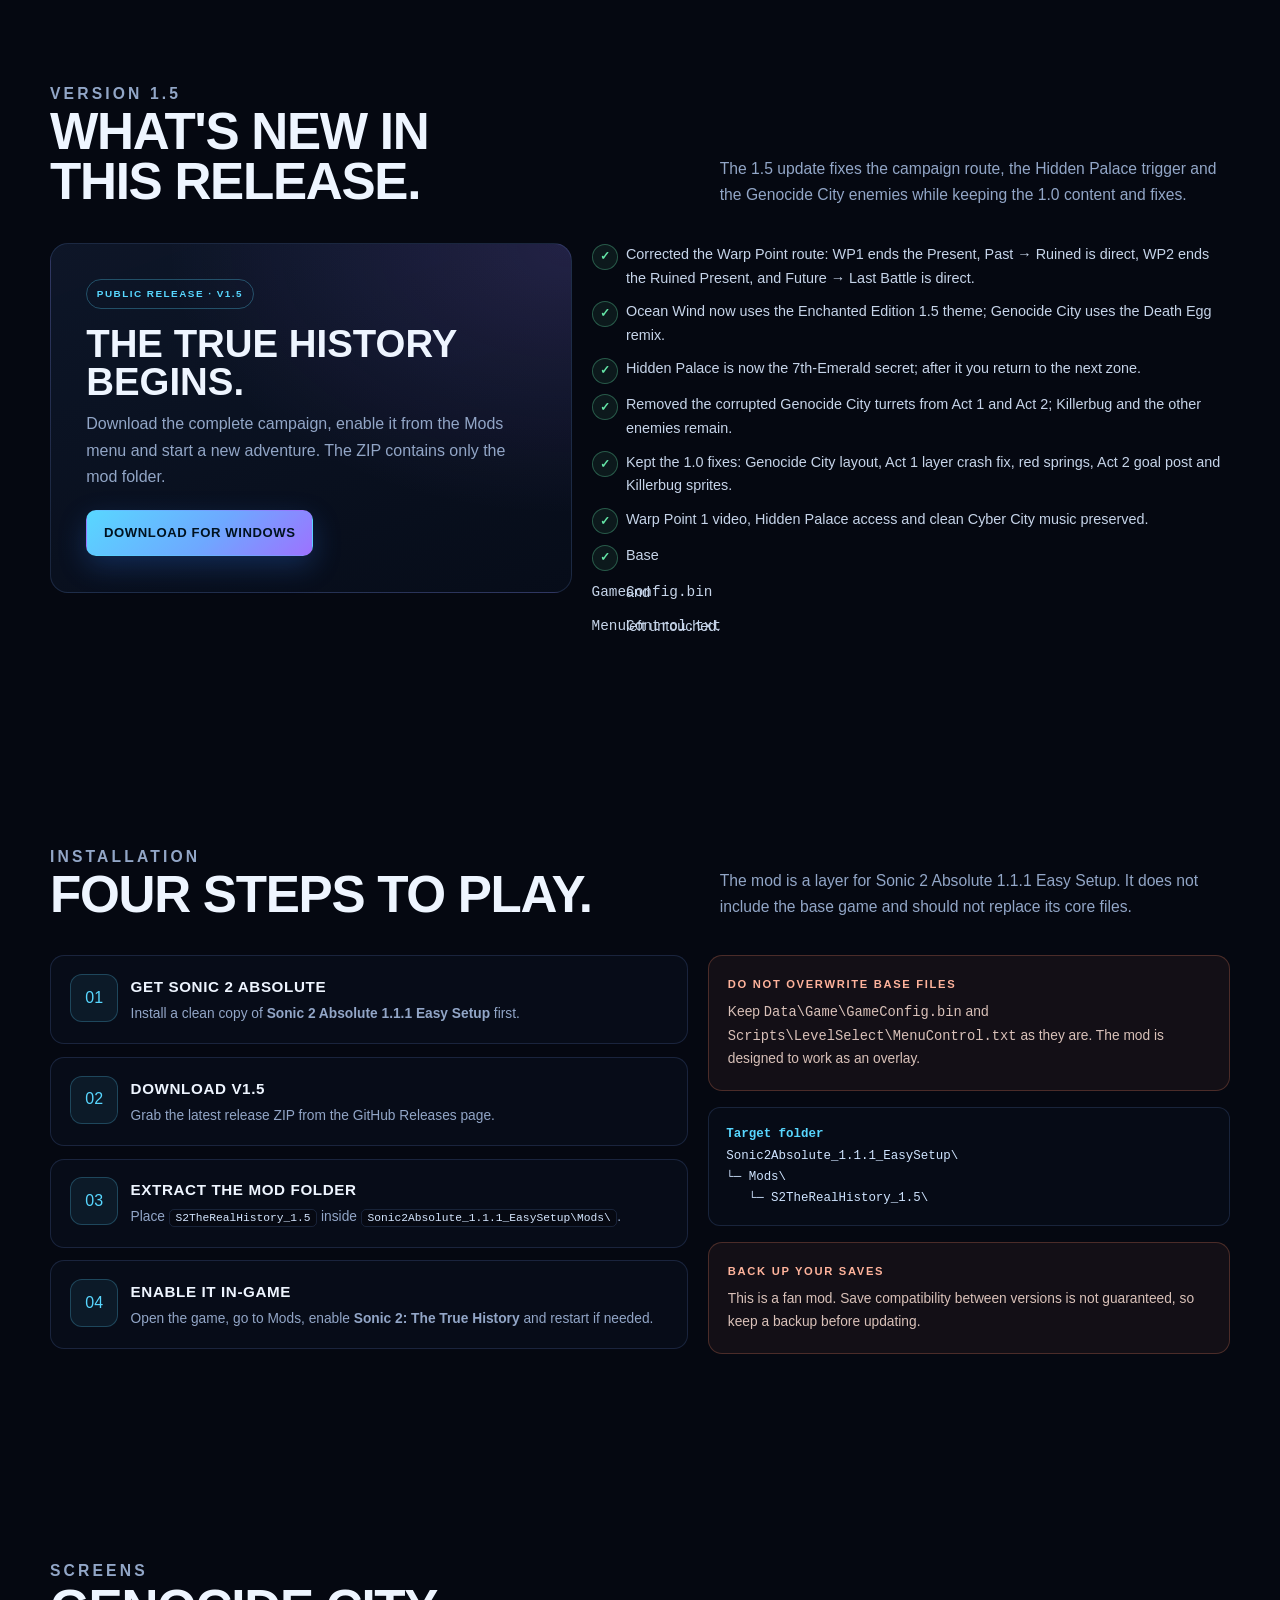
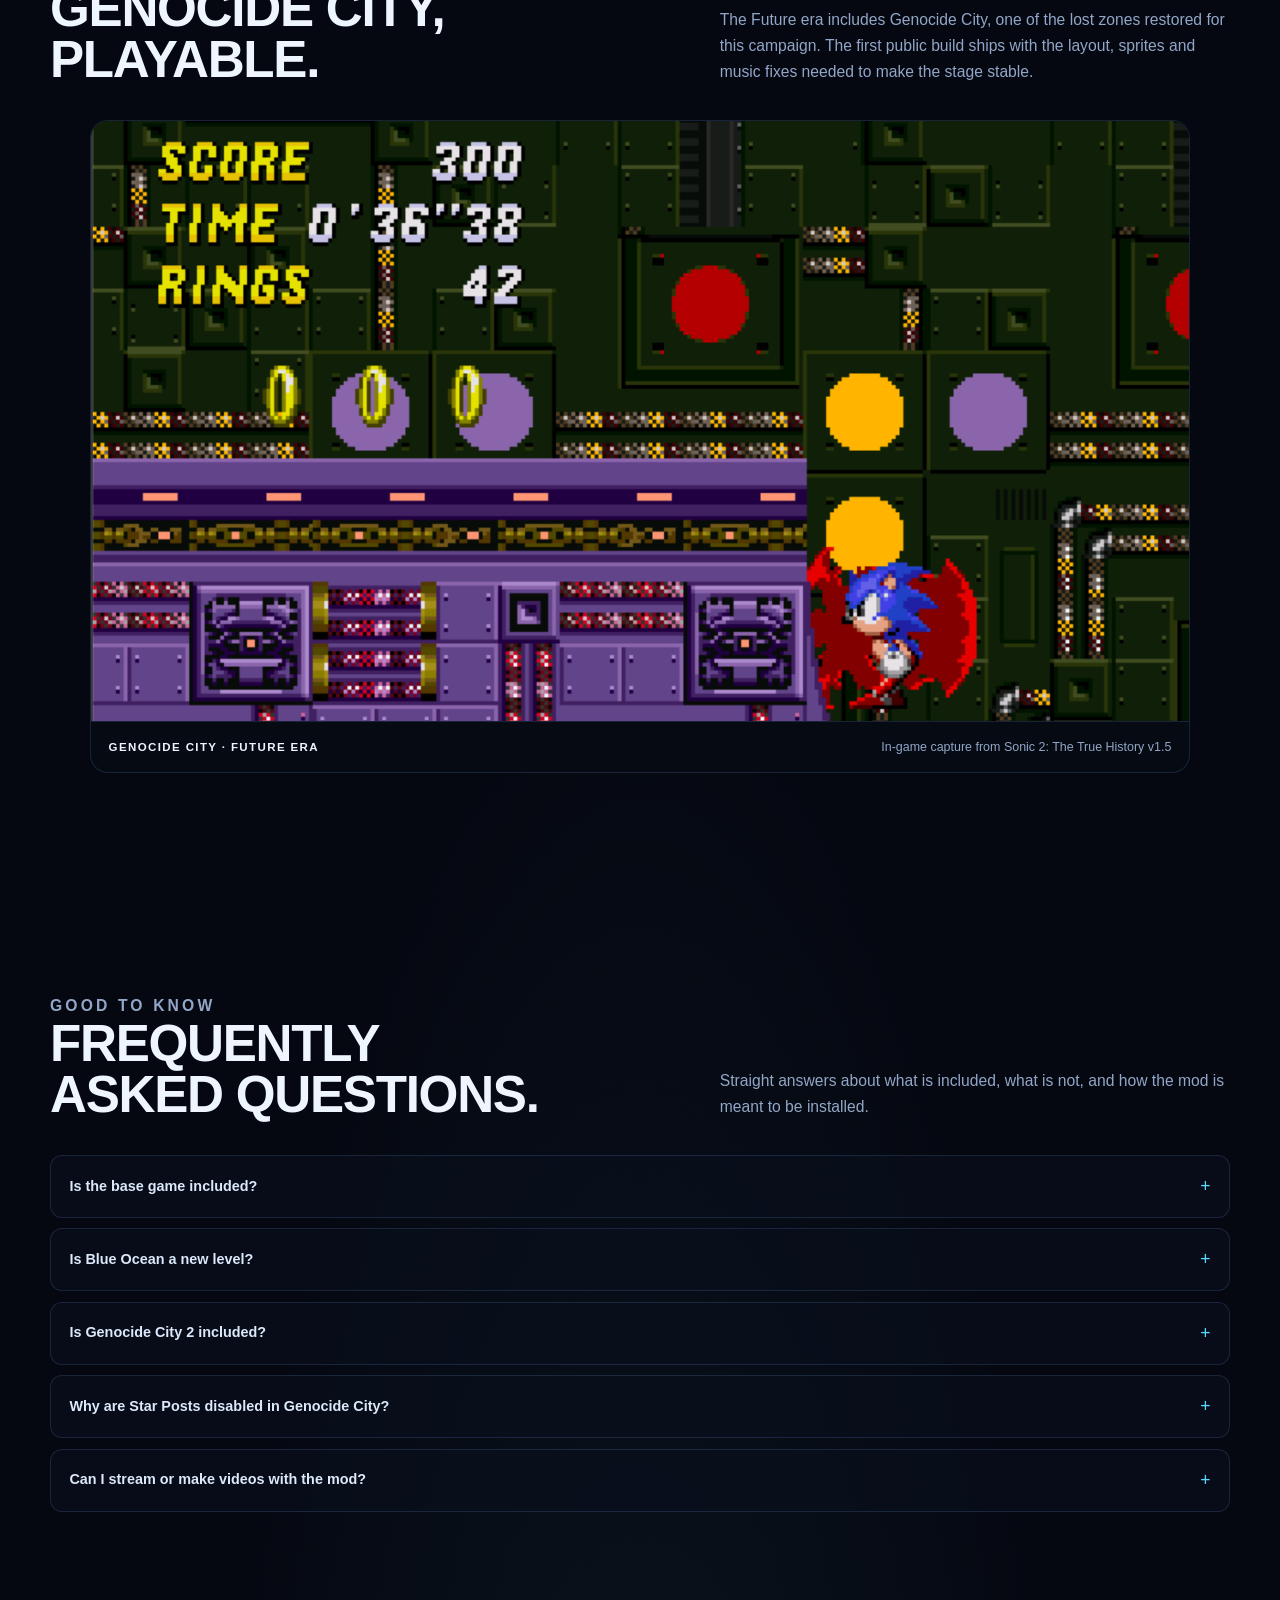
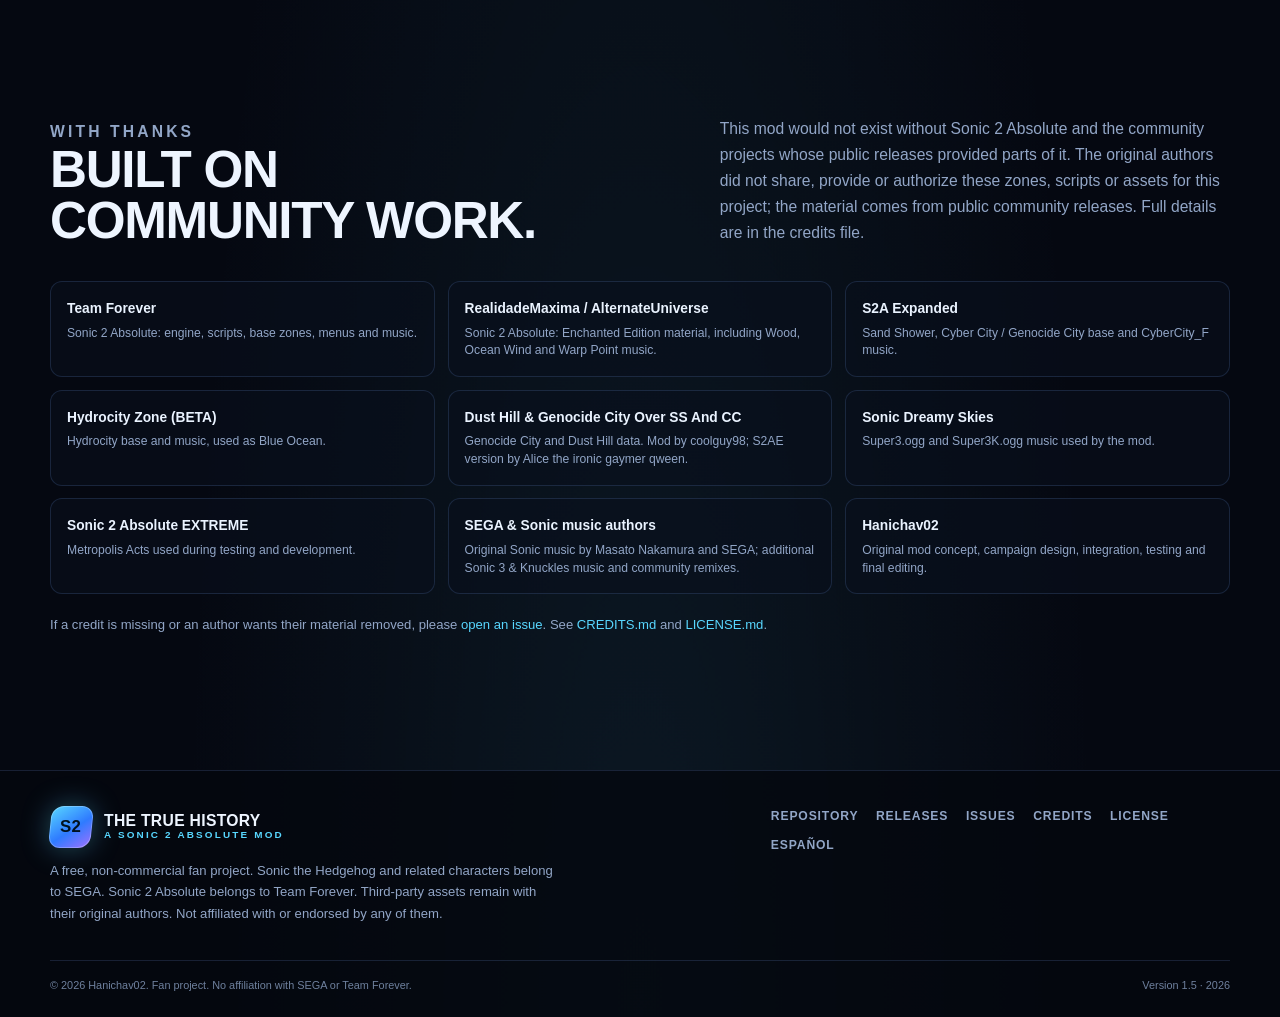
==== commit 8d0d7dc9: "Fix Ocean Wind and Genocide City music" ====
--- a/docs/index.html
+++ b/docs/index.html
@@ -288,6 +288,7 @@
 
           <ul class="release-list reveal">
             <li>Corrected the Warp Point route: WP1 ends the Present, Past → Ruined is direct, WP2 ends the Ruined Present, and Future → Last Battle is direct.</li>
+            <li>Ocean Wind now uses the Enchanted Edition 1.5 theme; Genocide City uses the Death Egg remix.</li>
             <li>Hidden Palace is now the 7th-Emerald secret; after it you return to the next zone.</li>
             <li>Removed the corrupted Genocide City turrets from Act 1 and Act 2; Killerbug and the other enemies remain.</li>
             <li>Kept the 1.0 fixes: Genocide City layout, Act 1 layer crash fix, red springs, Act 2 goal post and Killerbug sprites.</li>
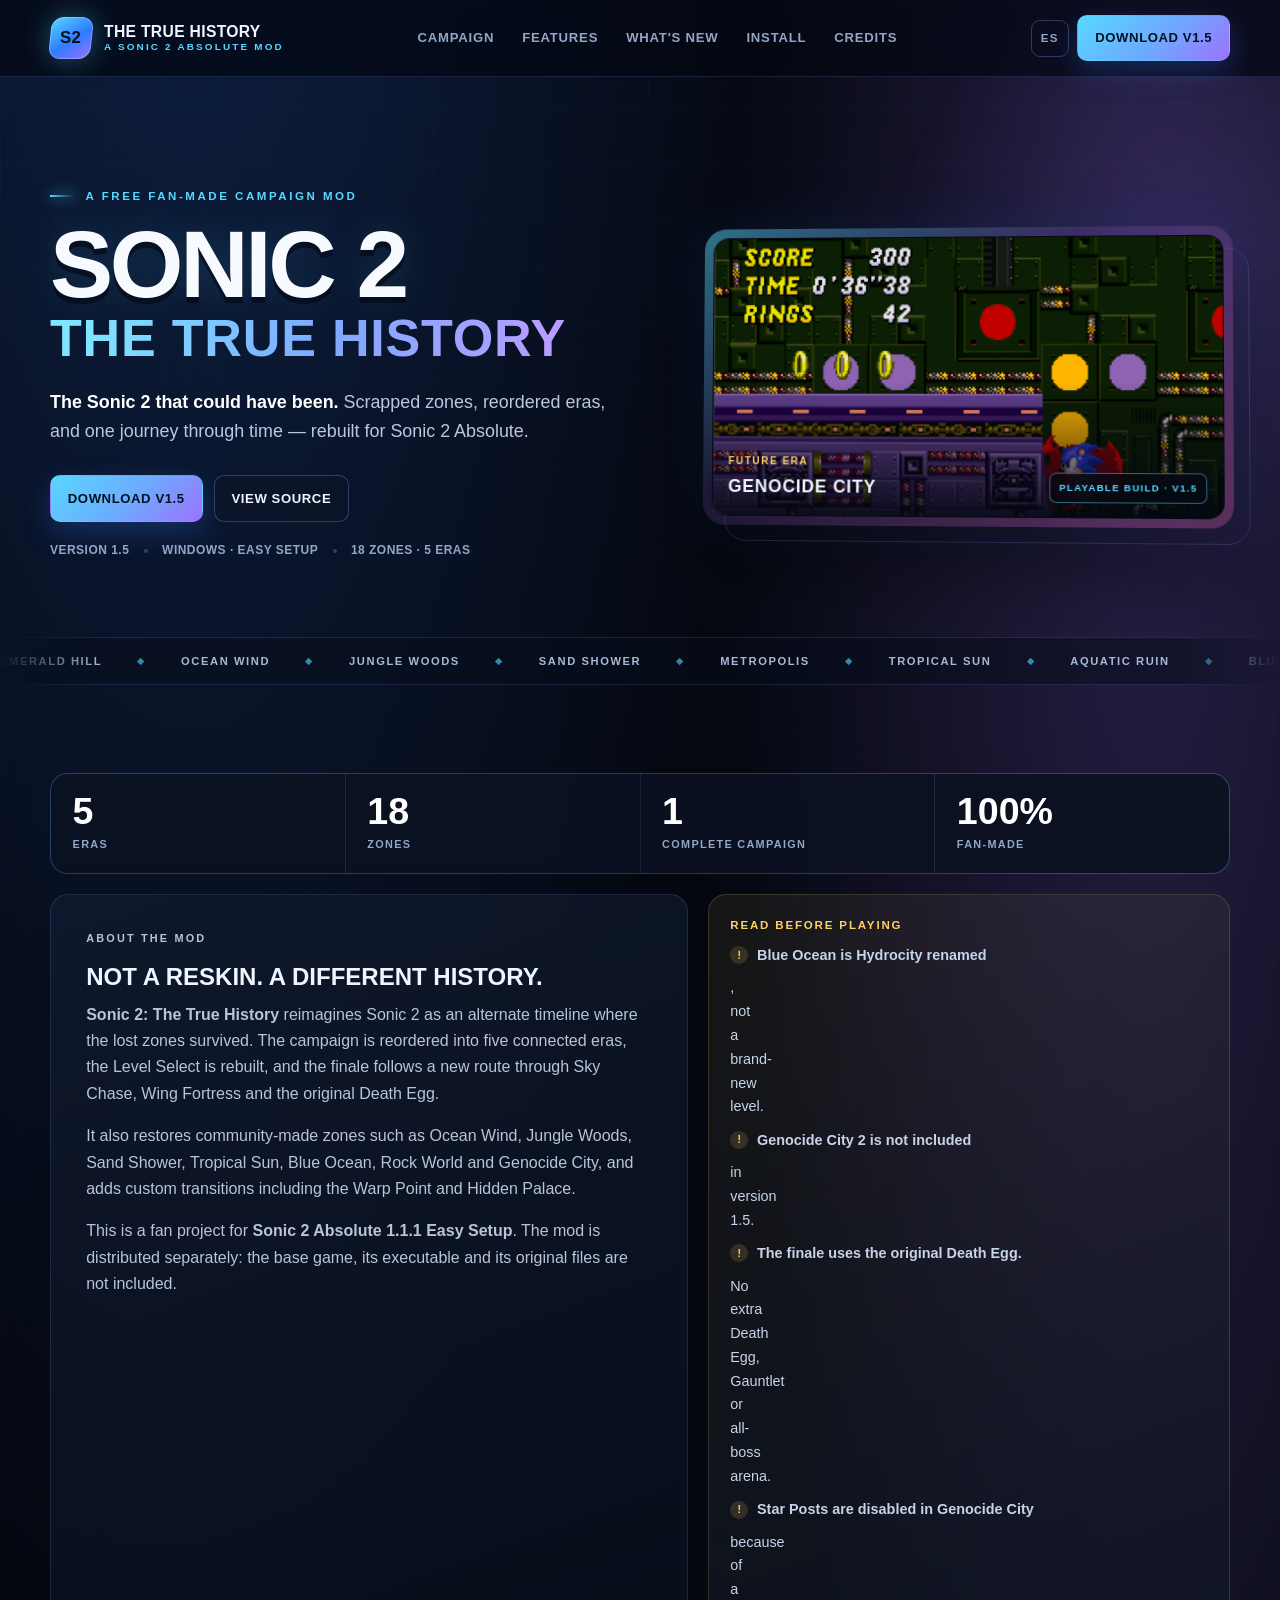
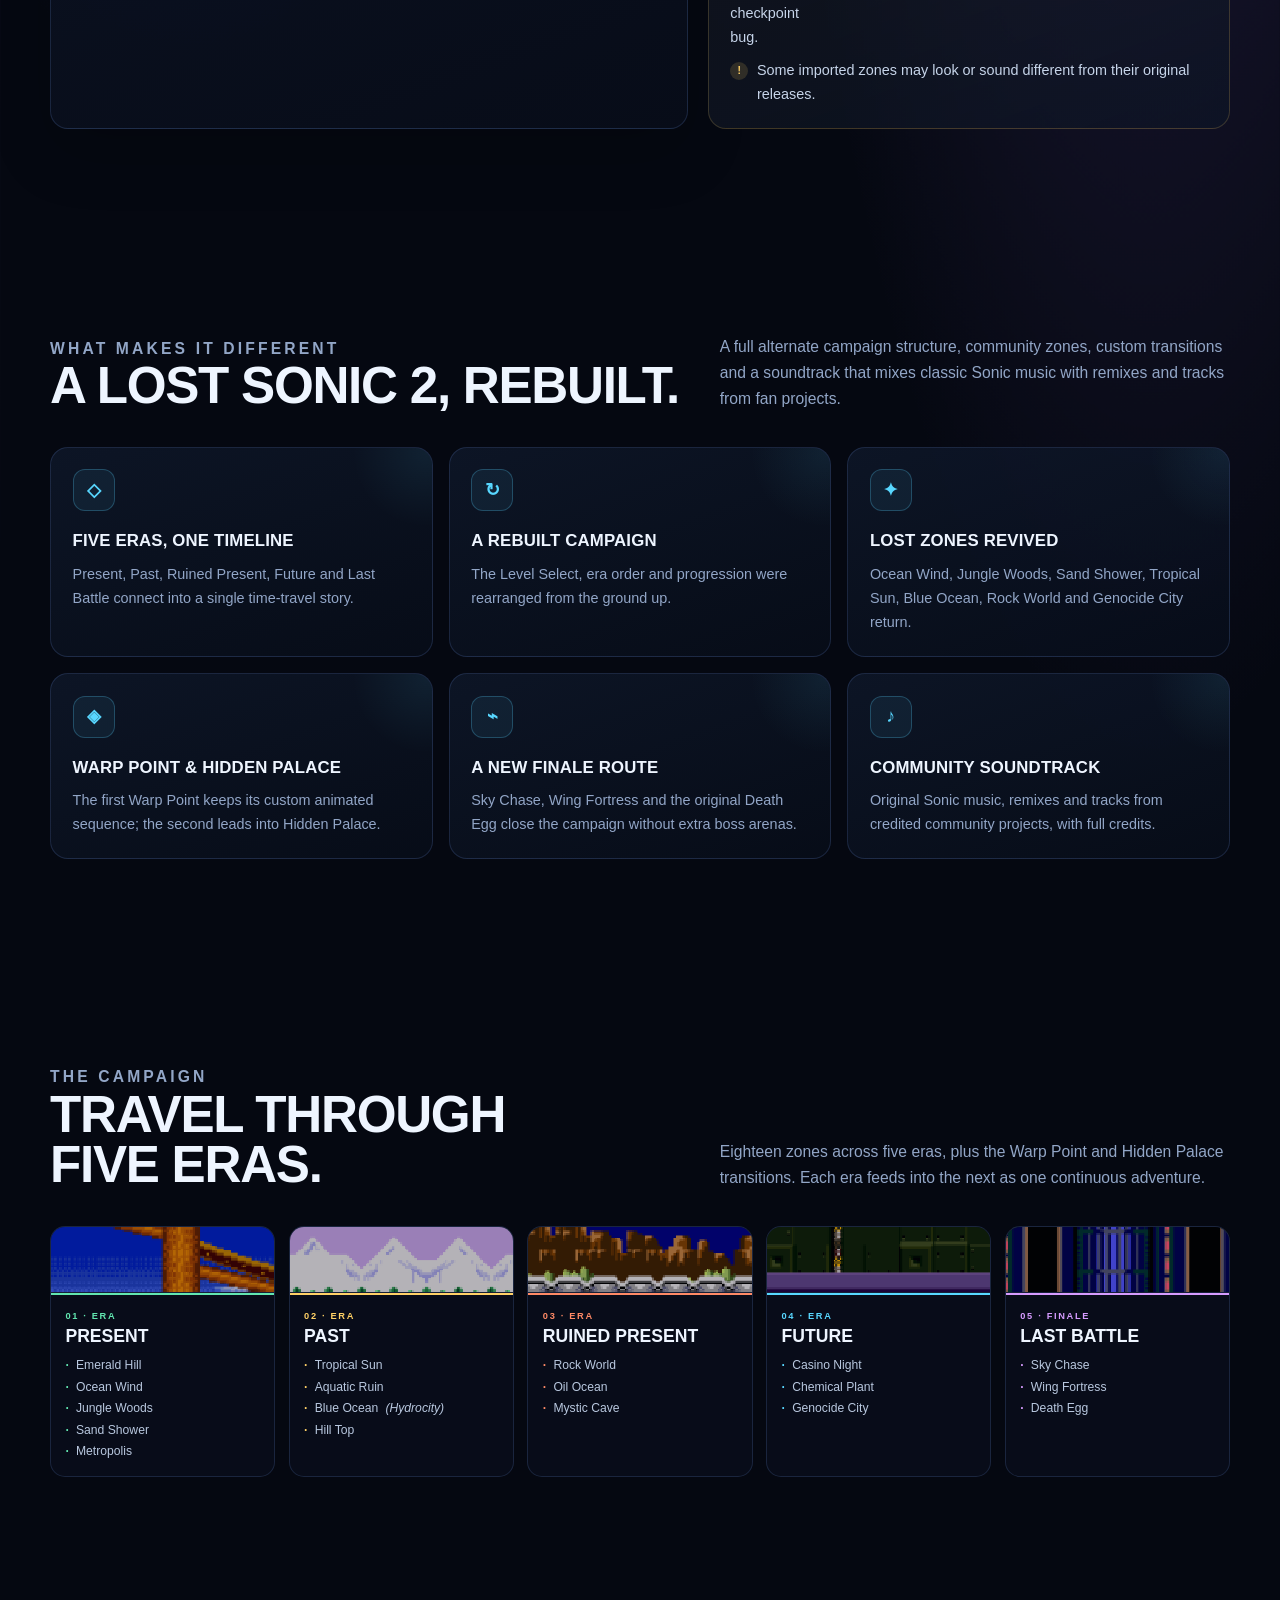
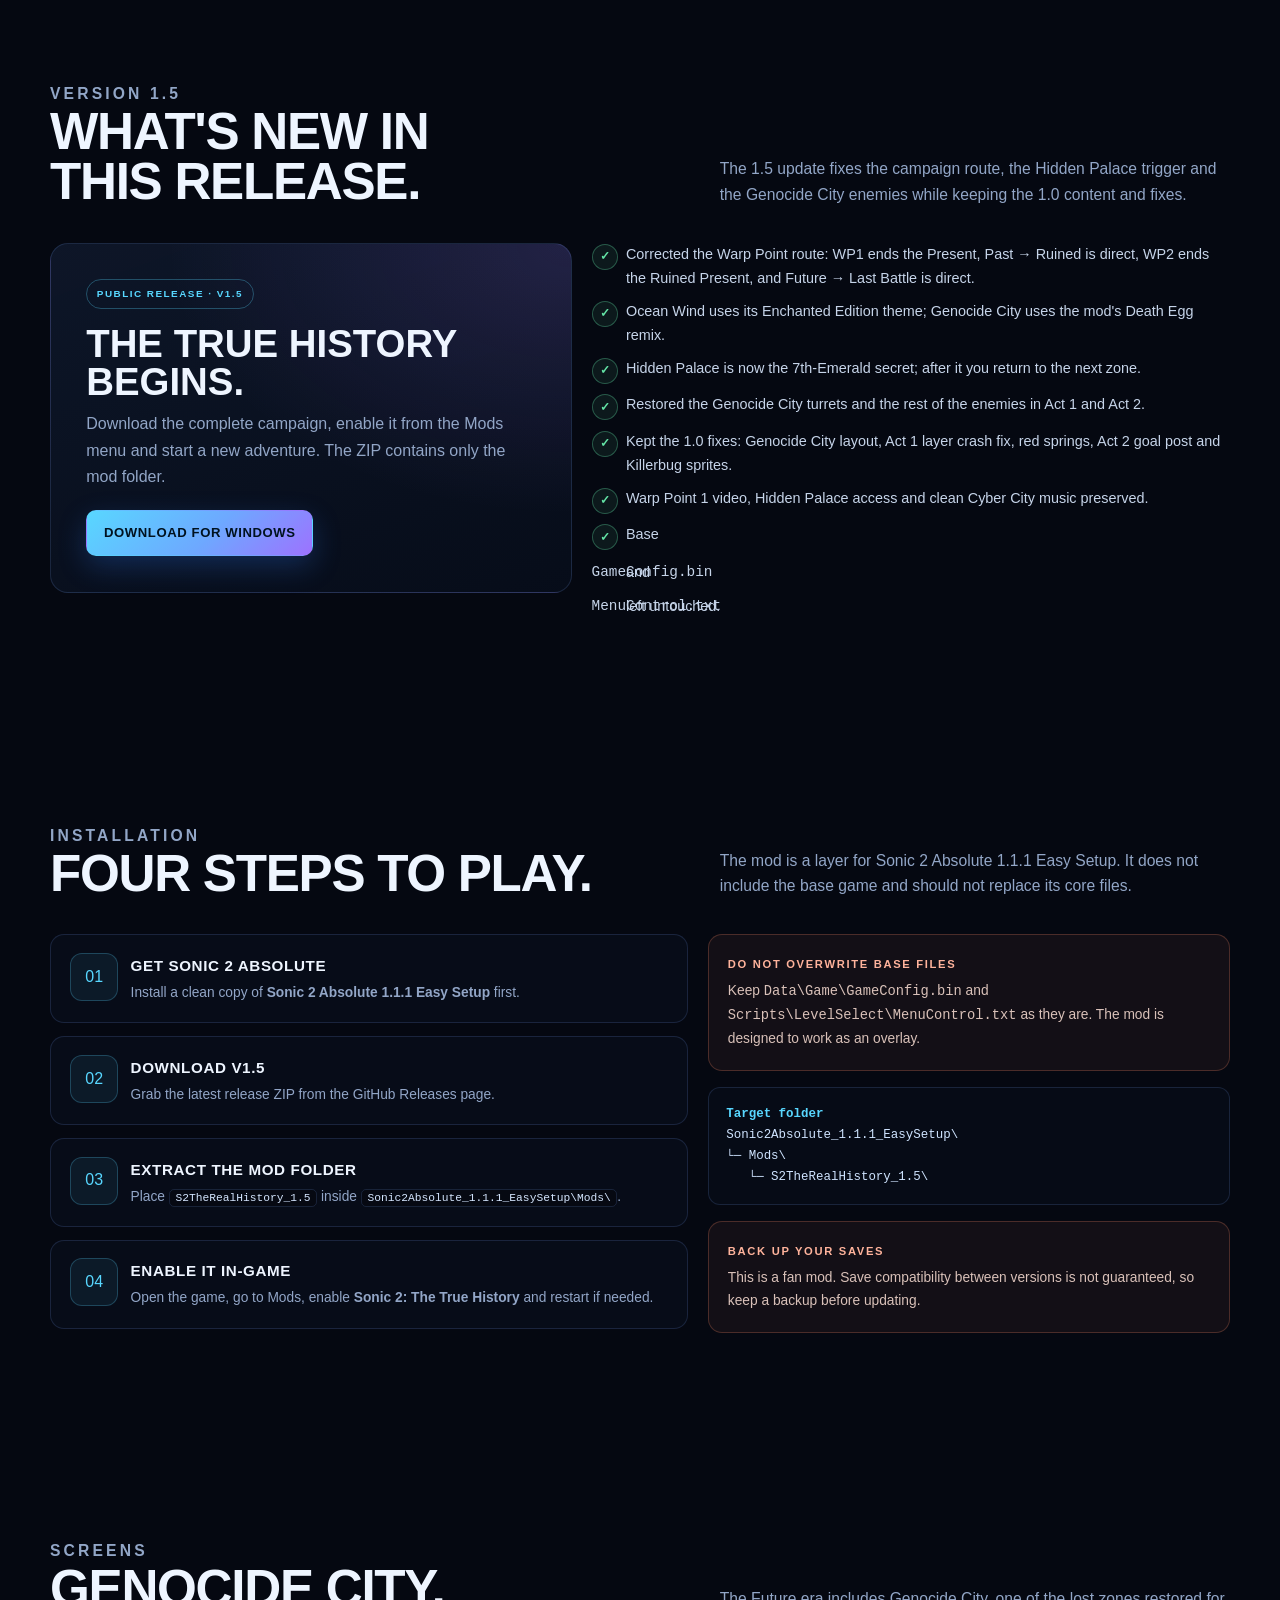
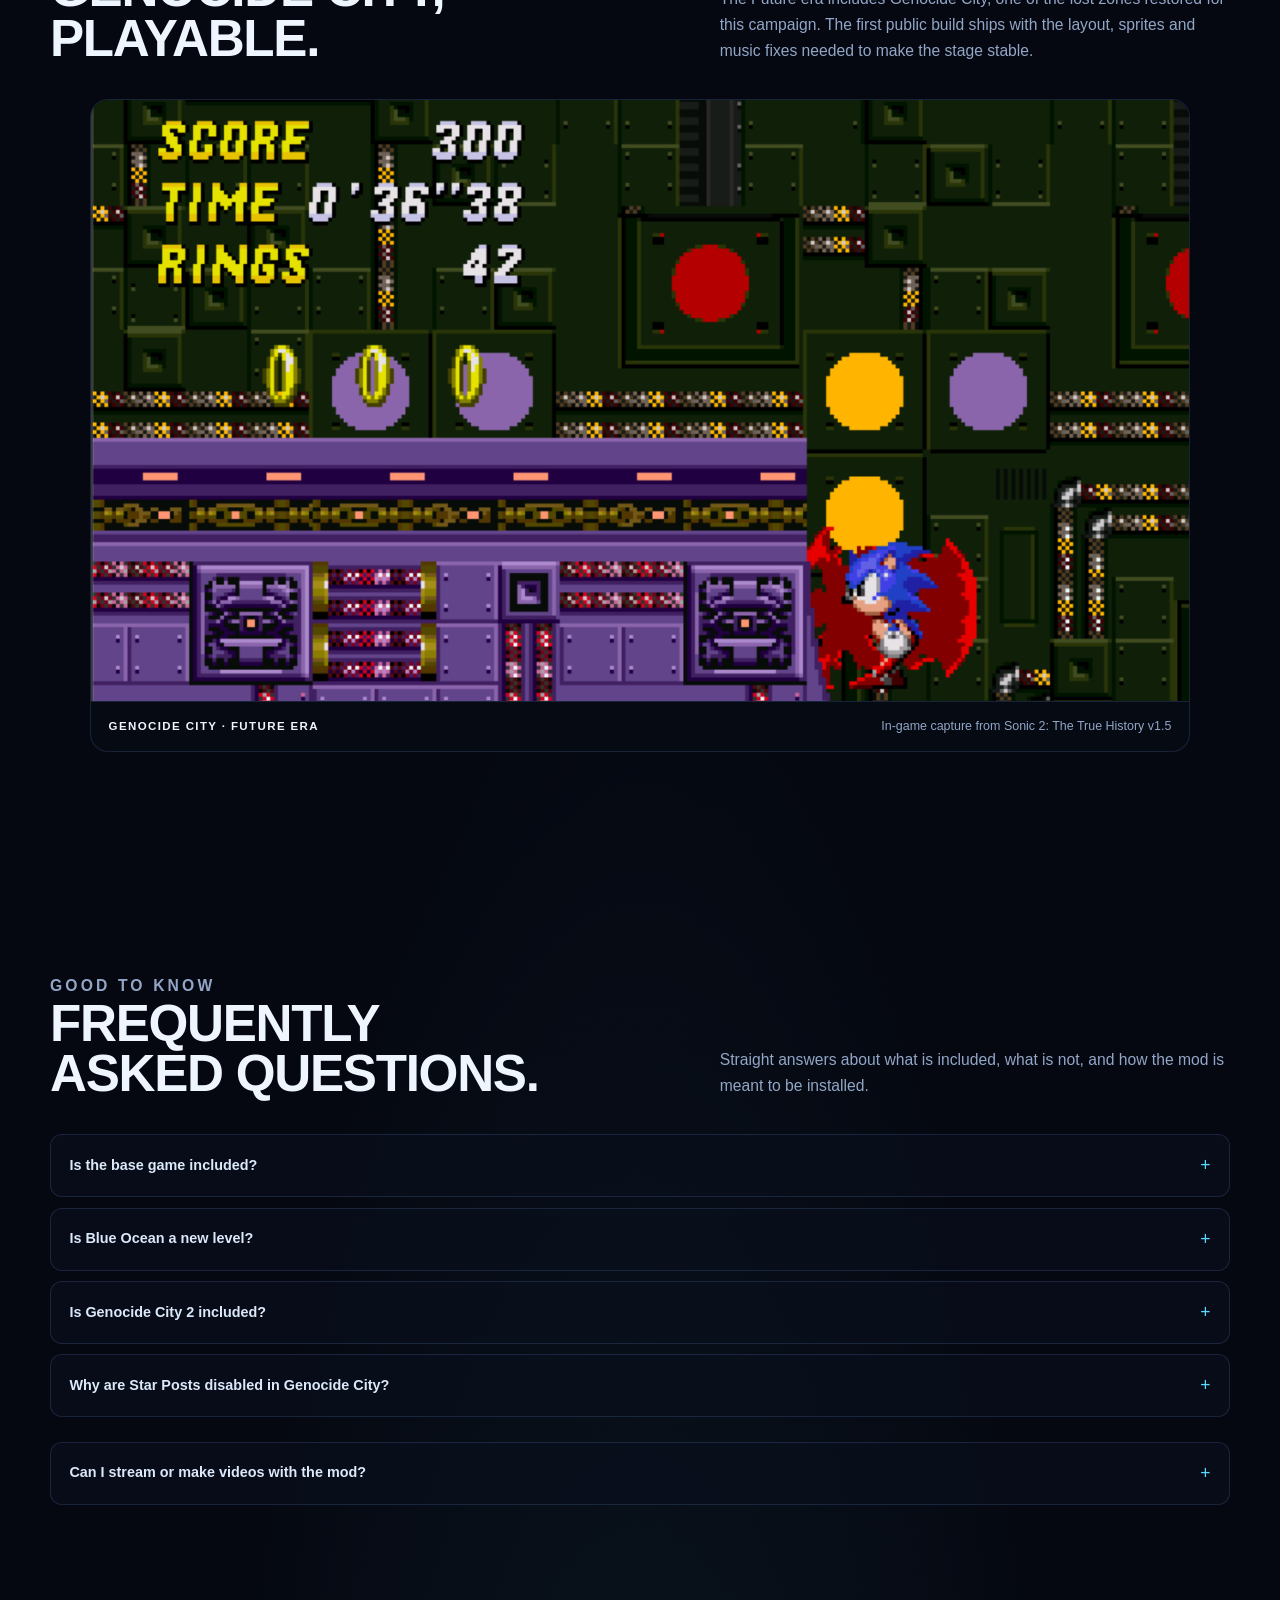
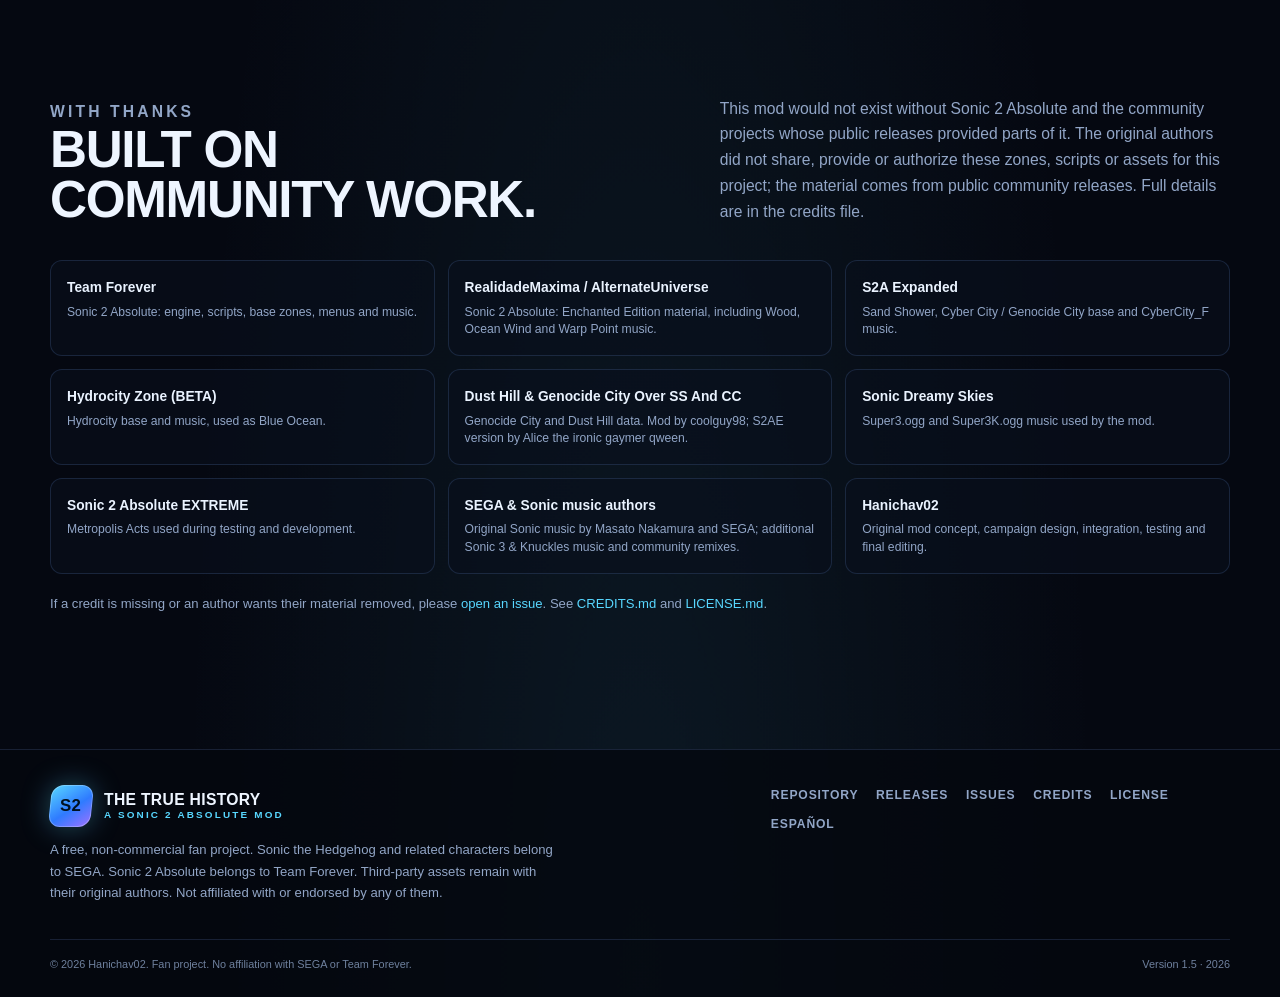
==== commit 68bb1930: "Restore Genocide enemies and use mod Death Egg remix" ====
--- a/docs/index.html
+++ b/docs/index.html
@@ -288,9 +288,9 @@
 
           <ul class="release-list reveal">
             <li>Corrected the Warp Point route: WP1 ends the Present, Past → Ruined is direct, WP2 ends the Ruined Present, and Future → Last Battle is direct.</li>
-            <li>Ocean Wind now uses the Enchanted Edition 1.5 theme; Genocide City uses the Death Egg remix.</li>
+            <li>Ocean Wind uses its Enchanted Edition theme; Genocide City uses the mod's Death Egg remix.</li>
             <li>Hidden Palace is now the 7th-Emerald secret; after it you return to the next zone.</li>
-            <li>Removed the corrupted Genocide City turrets from Act 1 and Act 2; Killerbug and the other enemies remain.</li>
+            <li>Restored the Genocide City turrets and the rest of the enemies in Act 1 and Act 2.</li>
             <li>Kept the 1.0 fixes: Genocide City layout, Act 1 layer crash fix, red springs, Act 2 goal post and Killerbug sprites.</li>
             <li>Warp Point 1 video, Hidden Palace access and clean Cyber City music preserved.</li>
             <li>Base <code>GameConfig.bin</code> and <code>MenuControl.txt</code> left untouched.</li>
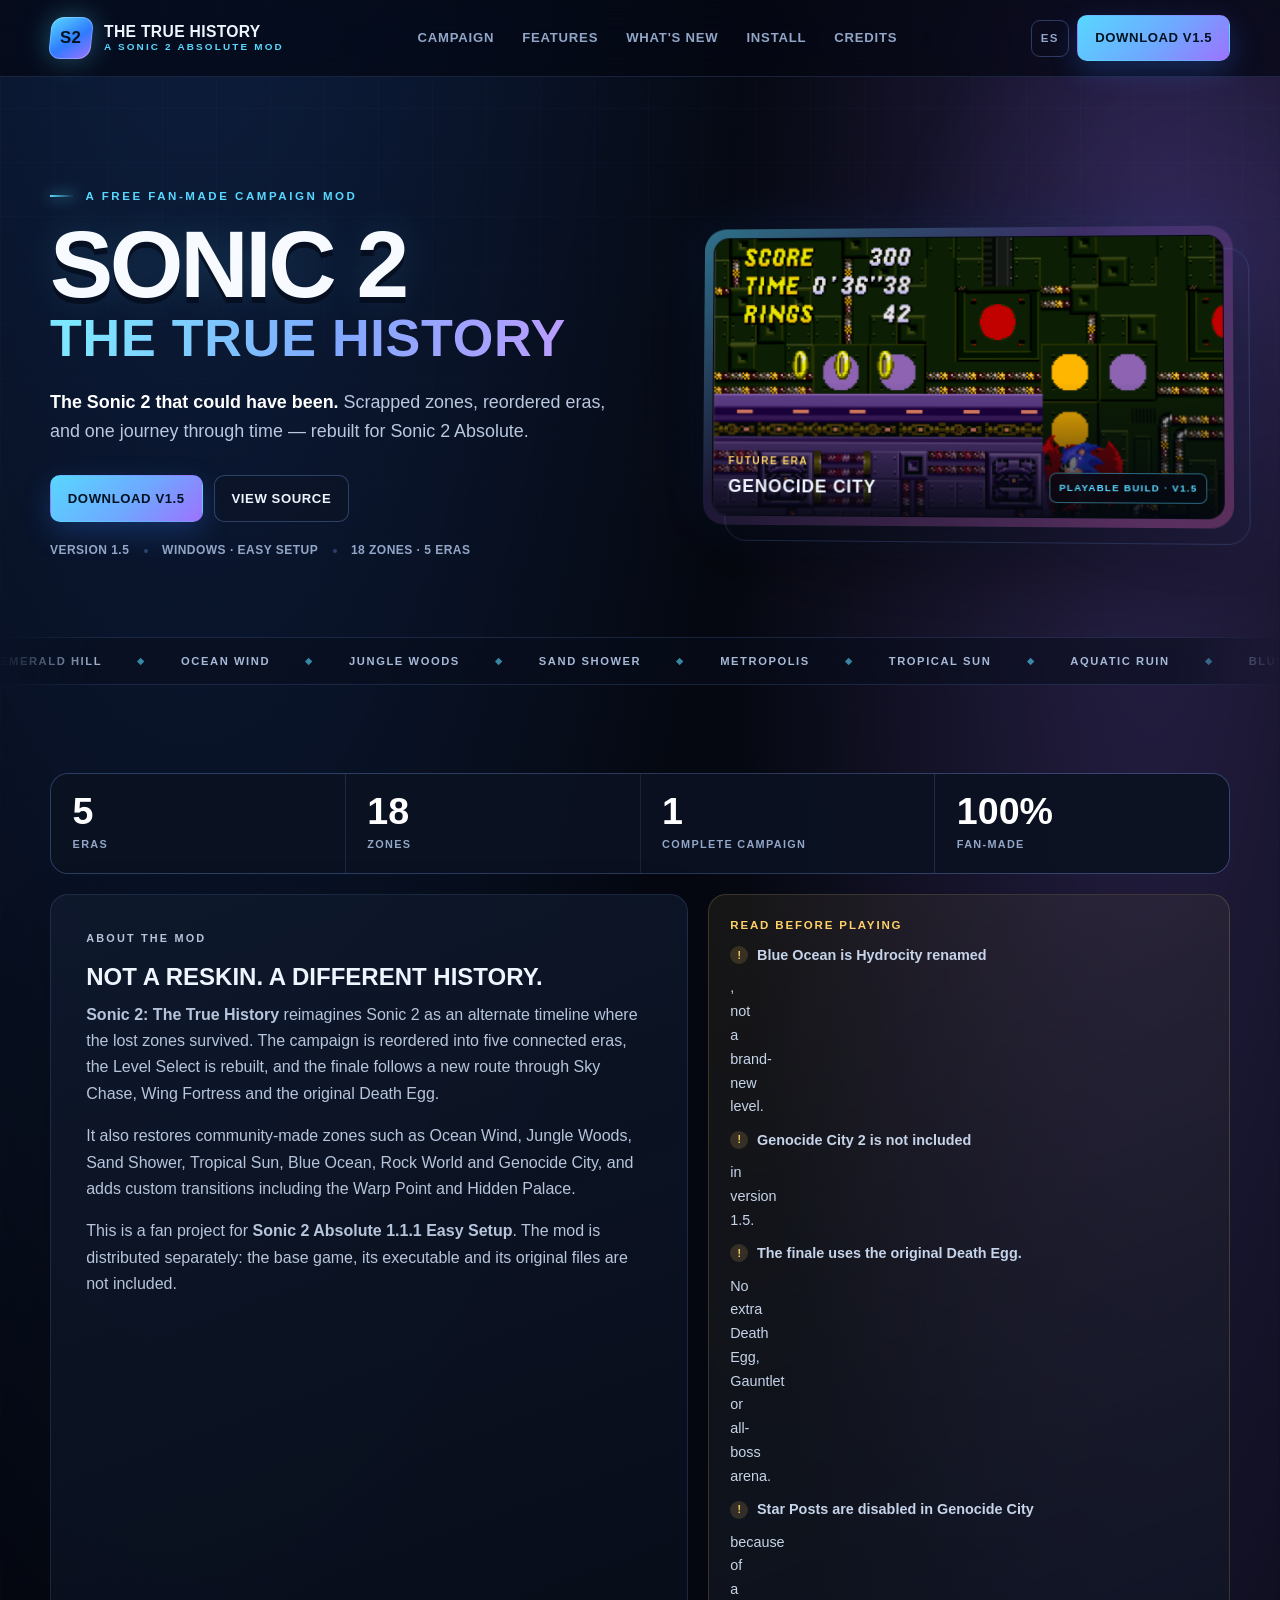
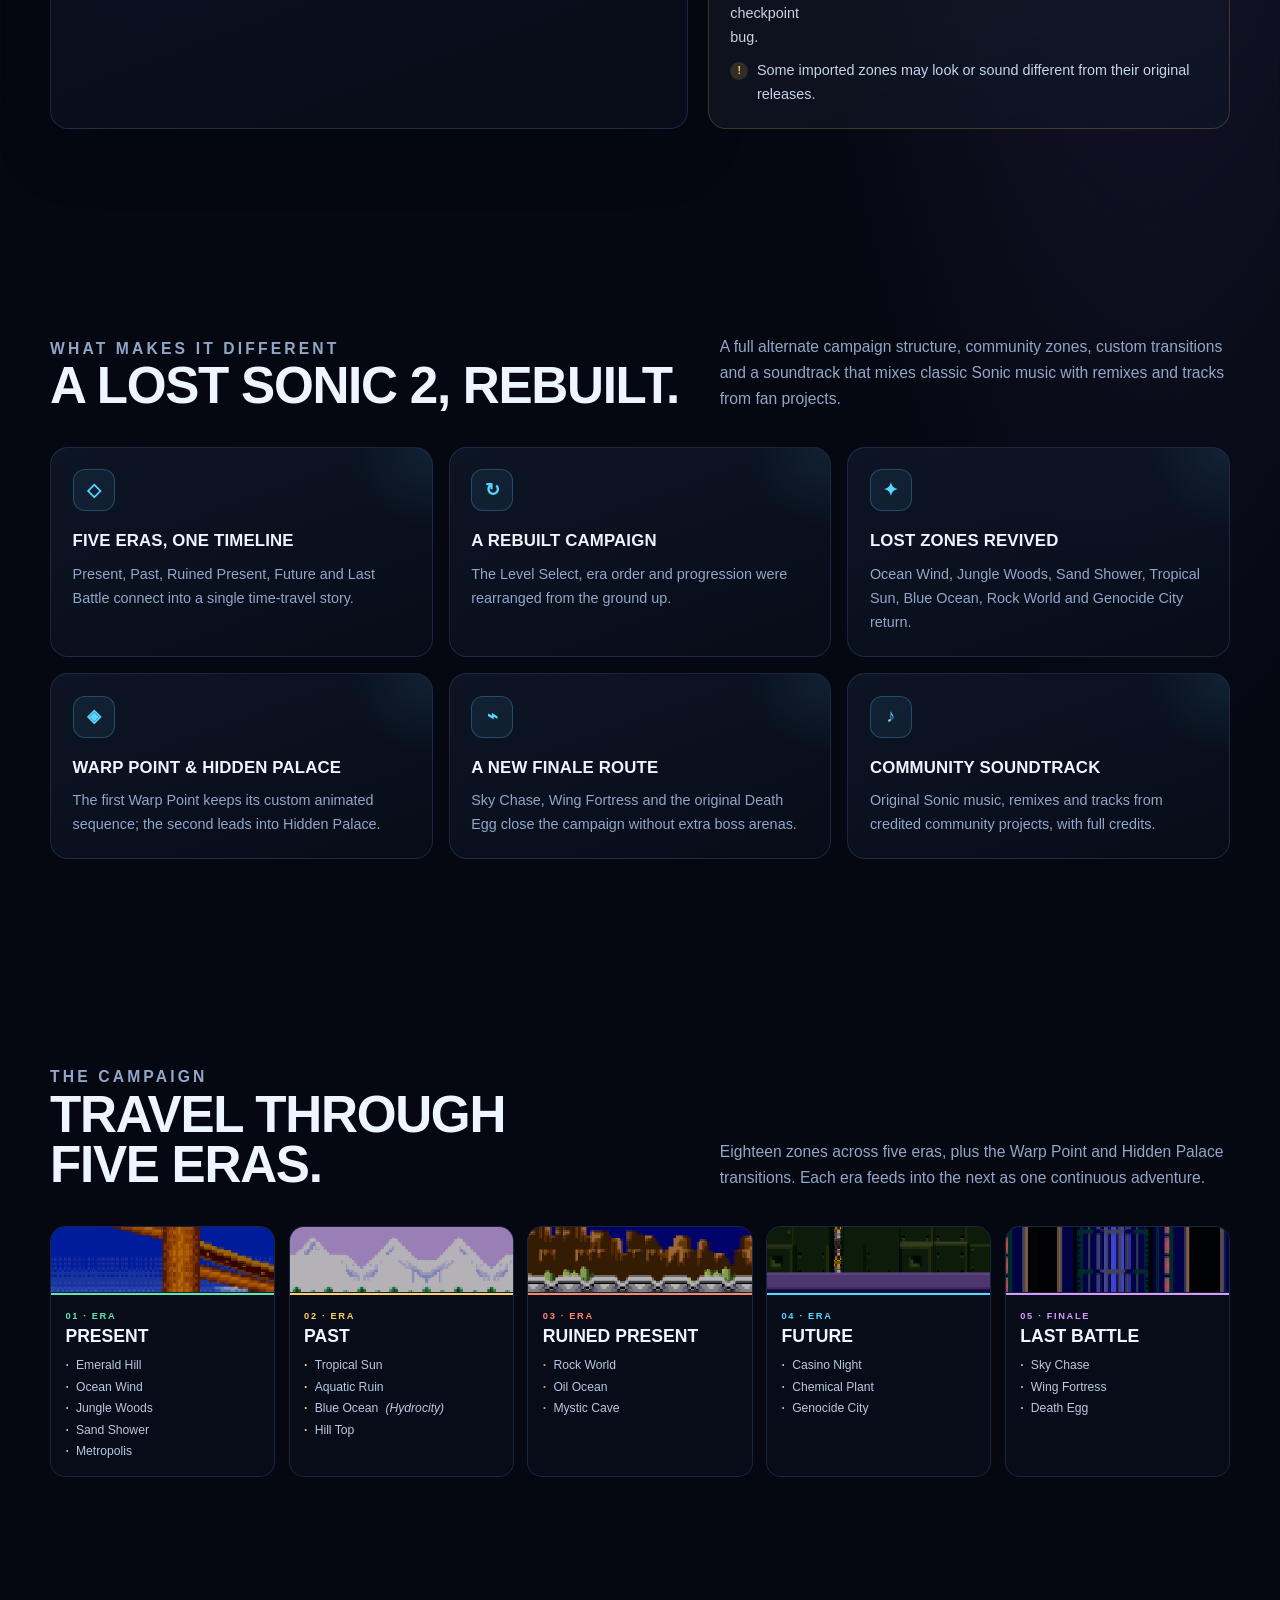
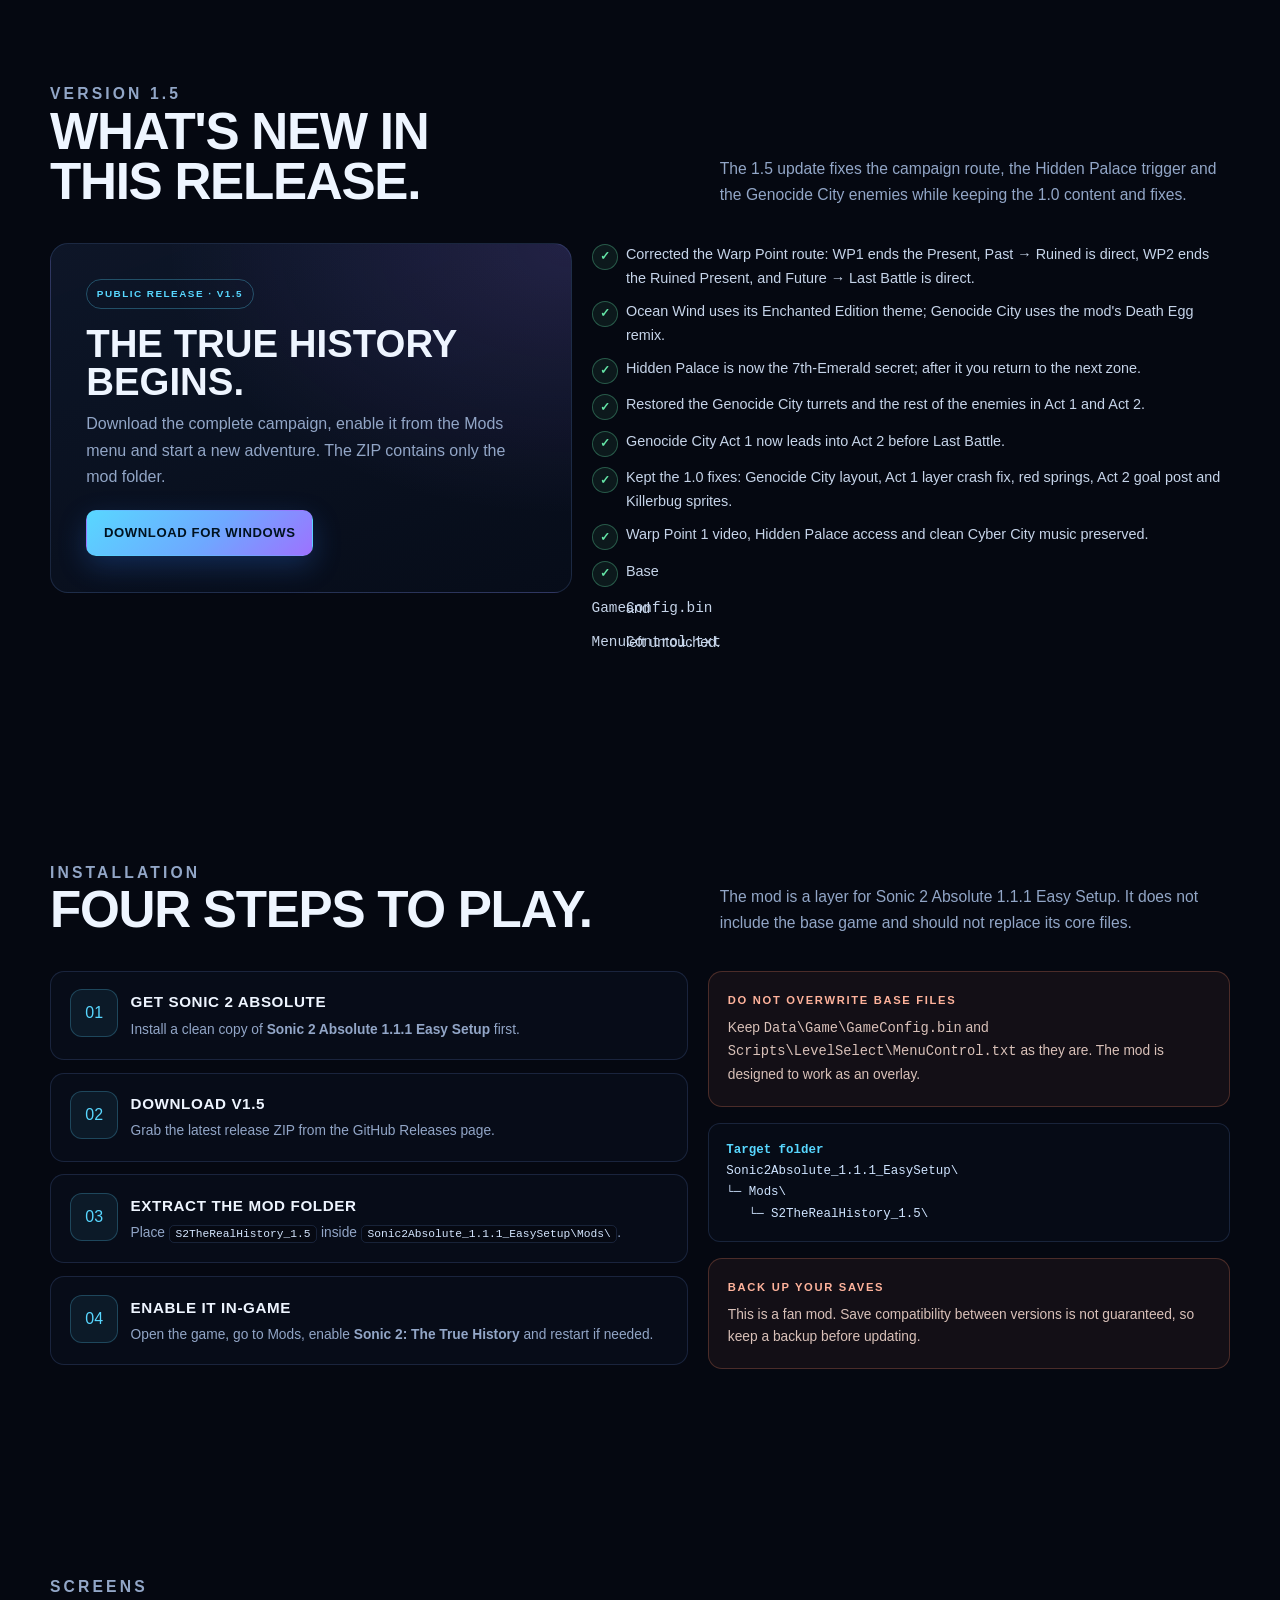
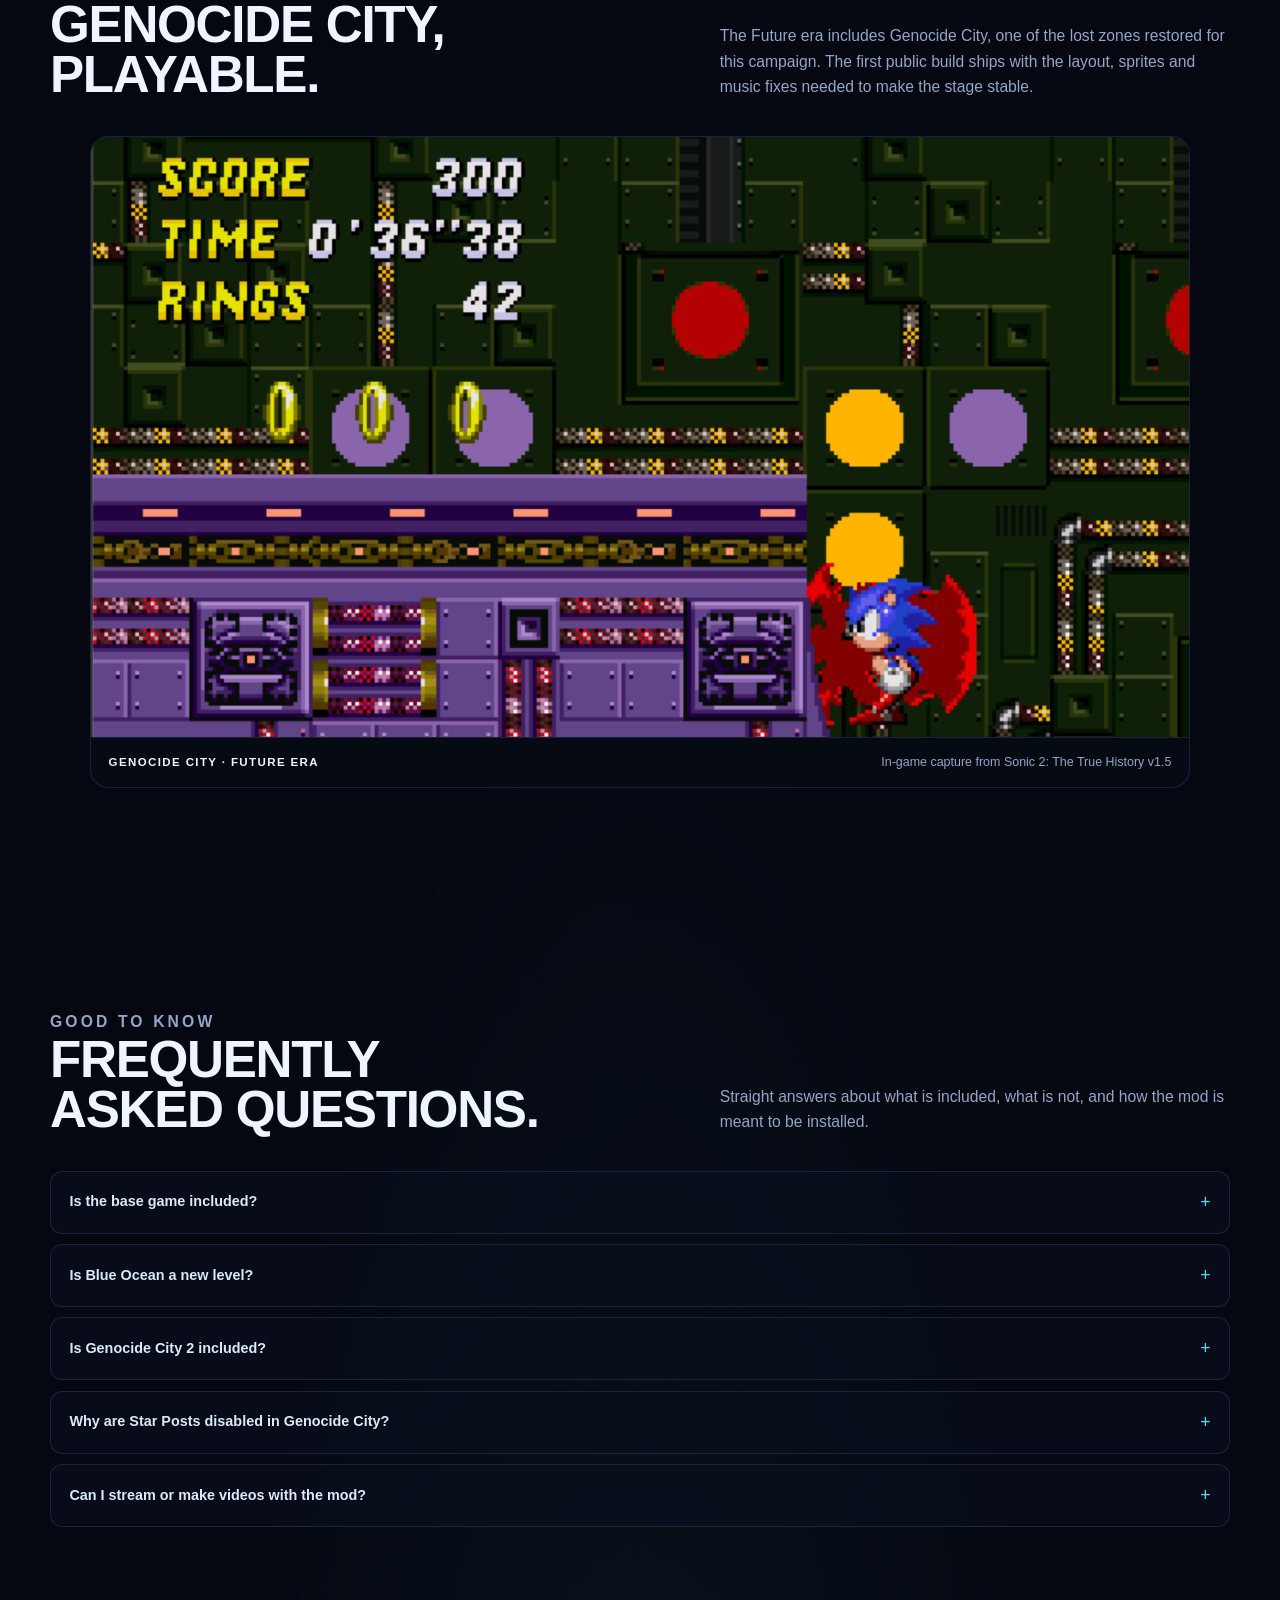
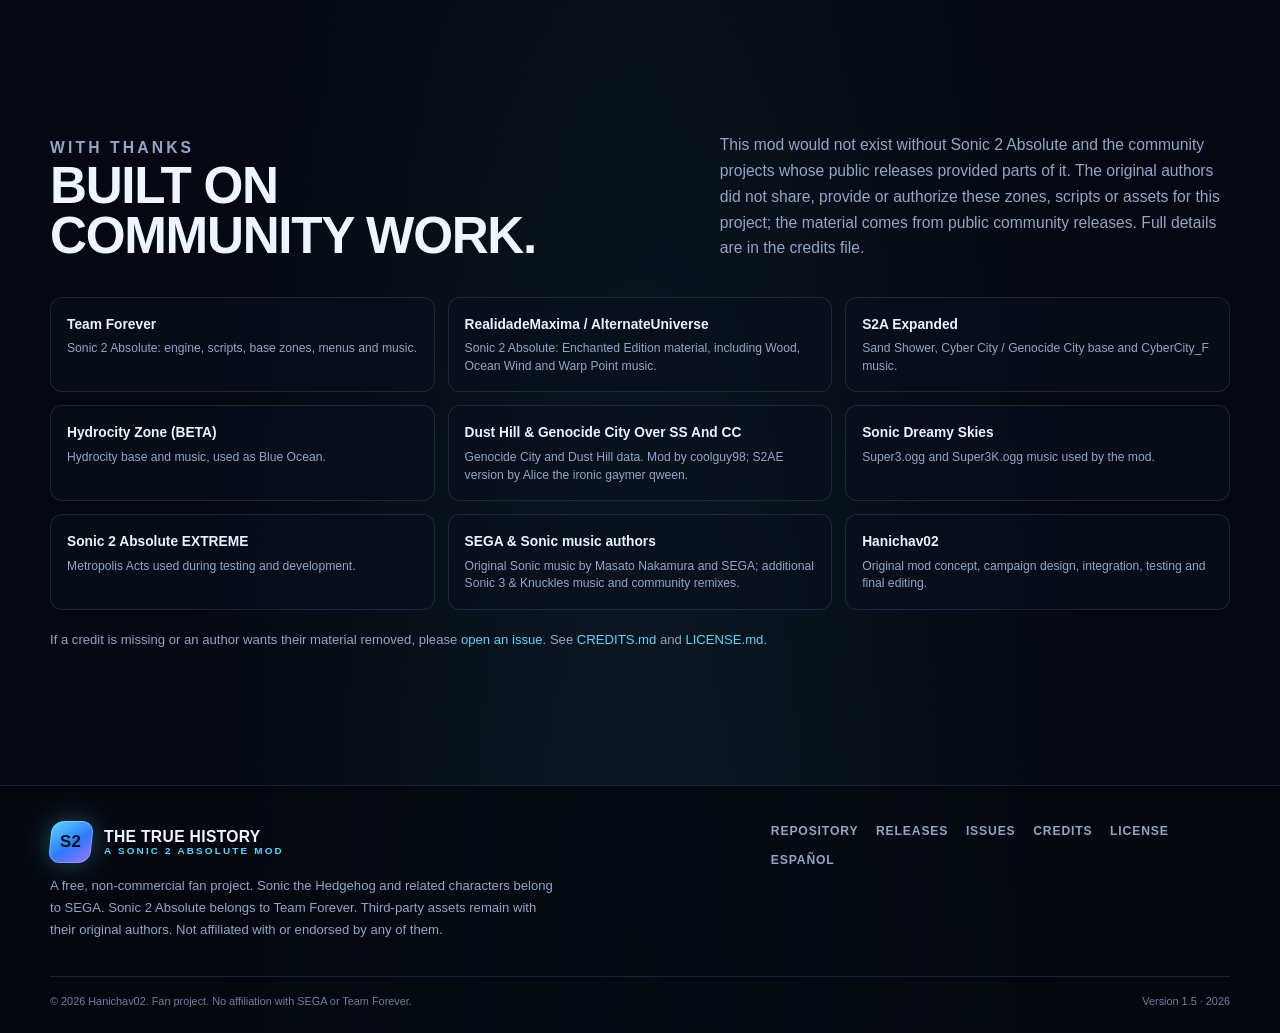
==== commit c114753b: "Include Genocide City Act 2 in the campaign" ====
--- a/docs/index.html
+++ b/docs/index.html
@@ -291,6 +291,7 @@
             <li>Ocean Wind uses its Enchanted Edition theme; Genocide City uses the mod's Death Egg remix.</li>
             <li>Hidden Palace is now the 7th-Emerald secret; after it you return to the next zone.</li>
             <li>Restored the Genocide City turrets and the rest of the enemies in Act 1 and Act 2.</li>
+            <li>Genocide City Act 1 now leads into Act 2 before Last Battle.</li>
             <li>Kept the 1.0 fixes: Genocide City layout, Act 1 layer crash fix, red springs, Act 2 goal post and Killerbug sprites.</li>
             <li>Warp Point 1 video, Hidden Palace access and clean Cyber City music preserved.</li>
             <li>Base <code>GameConfig.bin</code> and <code>MenuControl.txt</code> left untouched.</li>
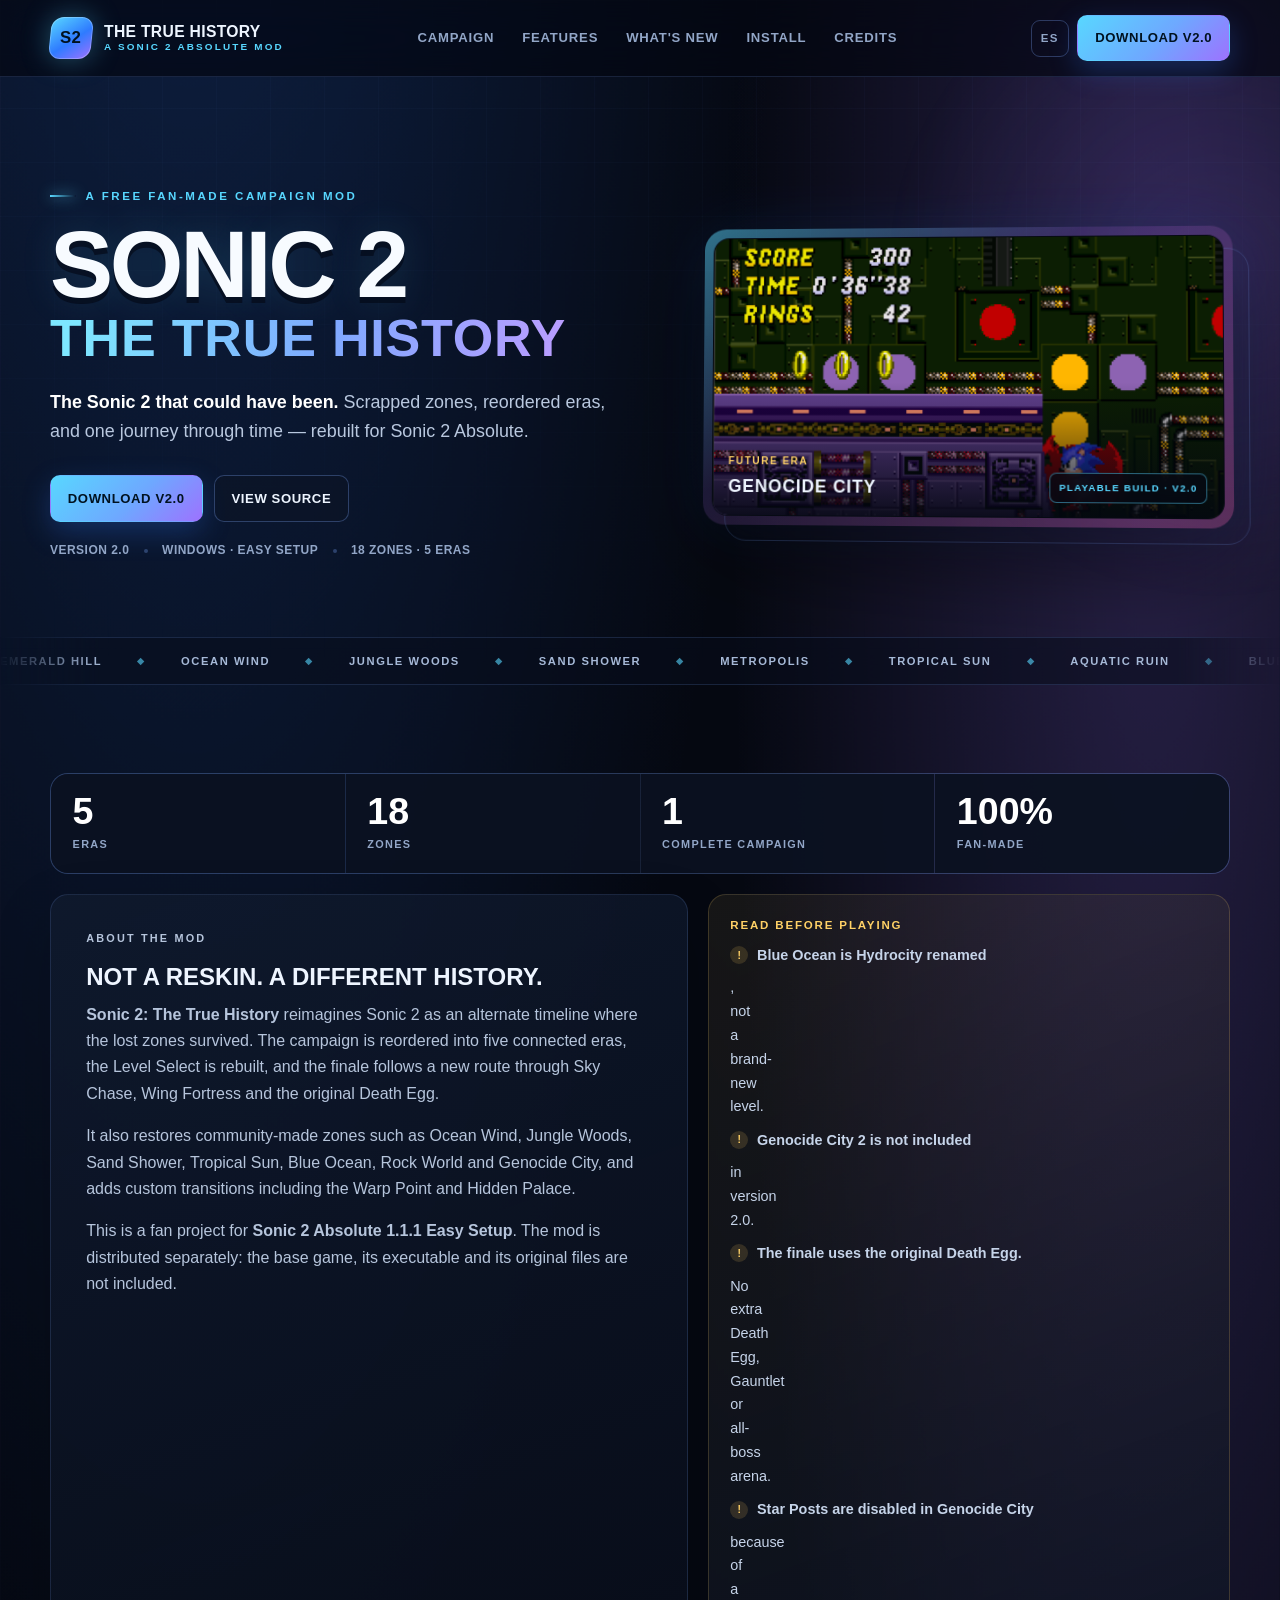
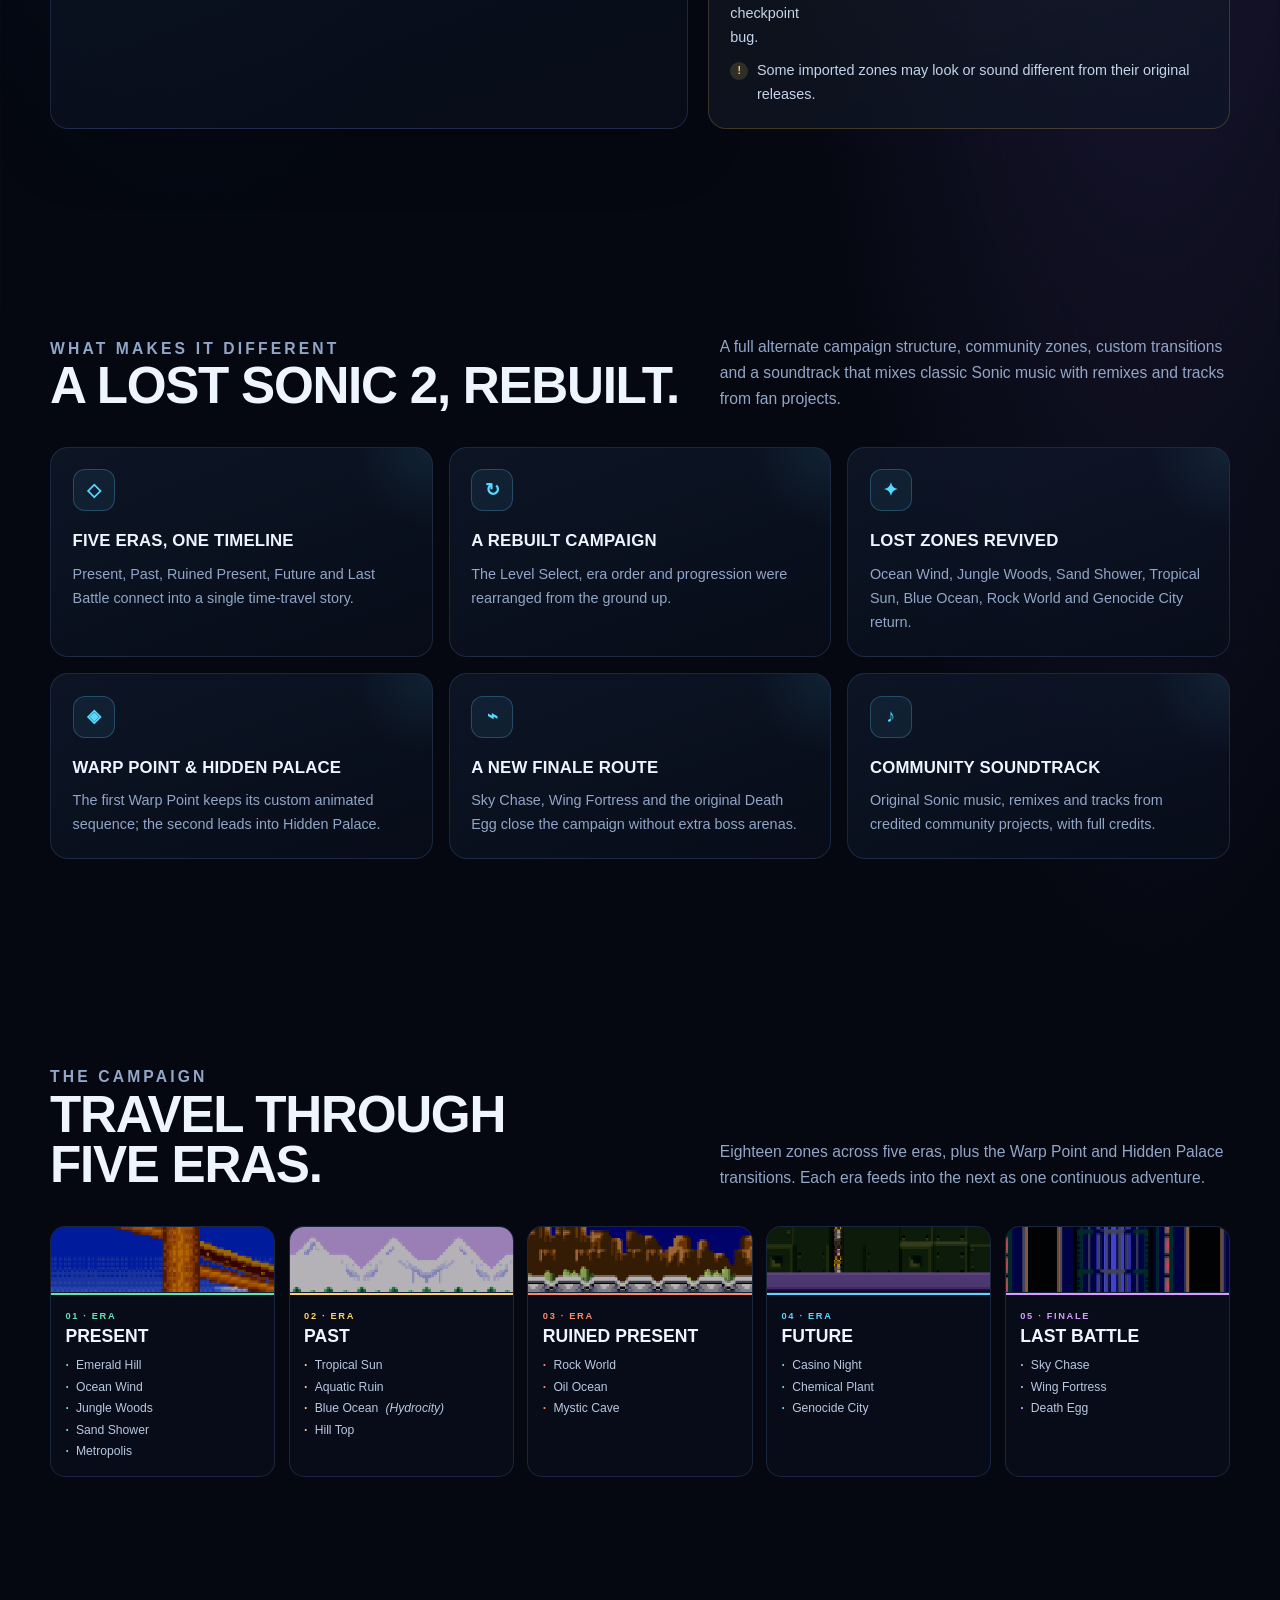
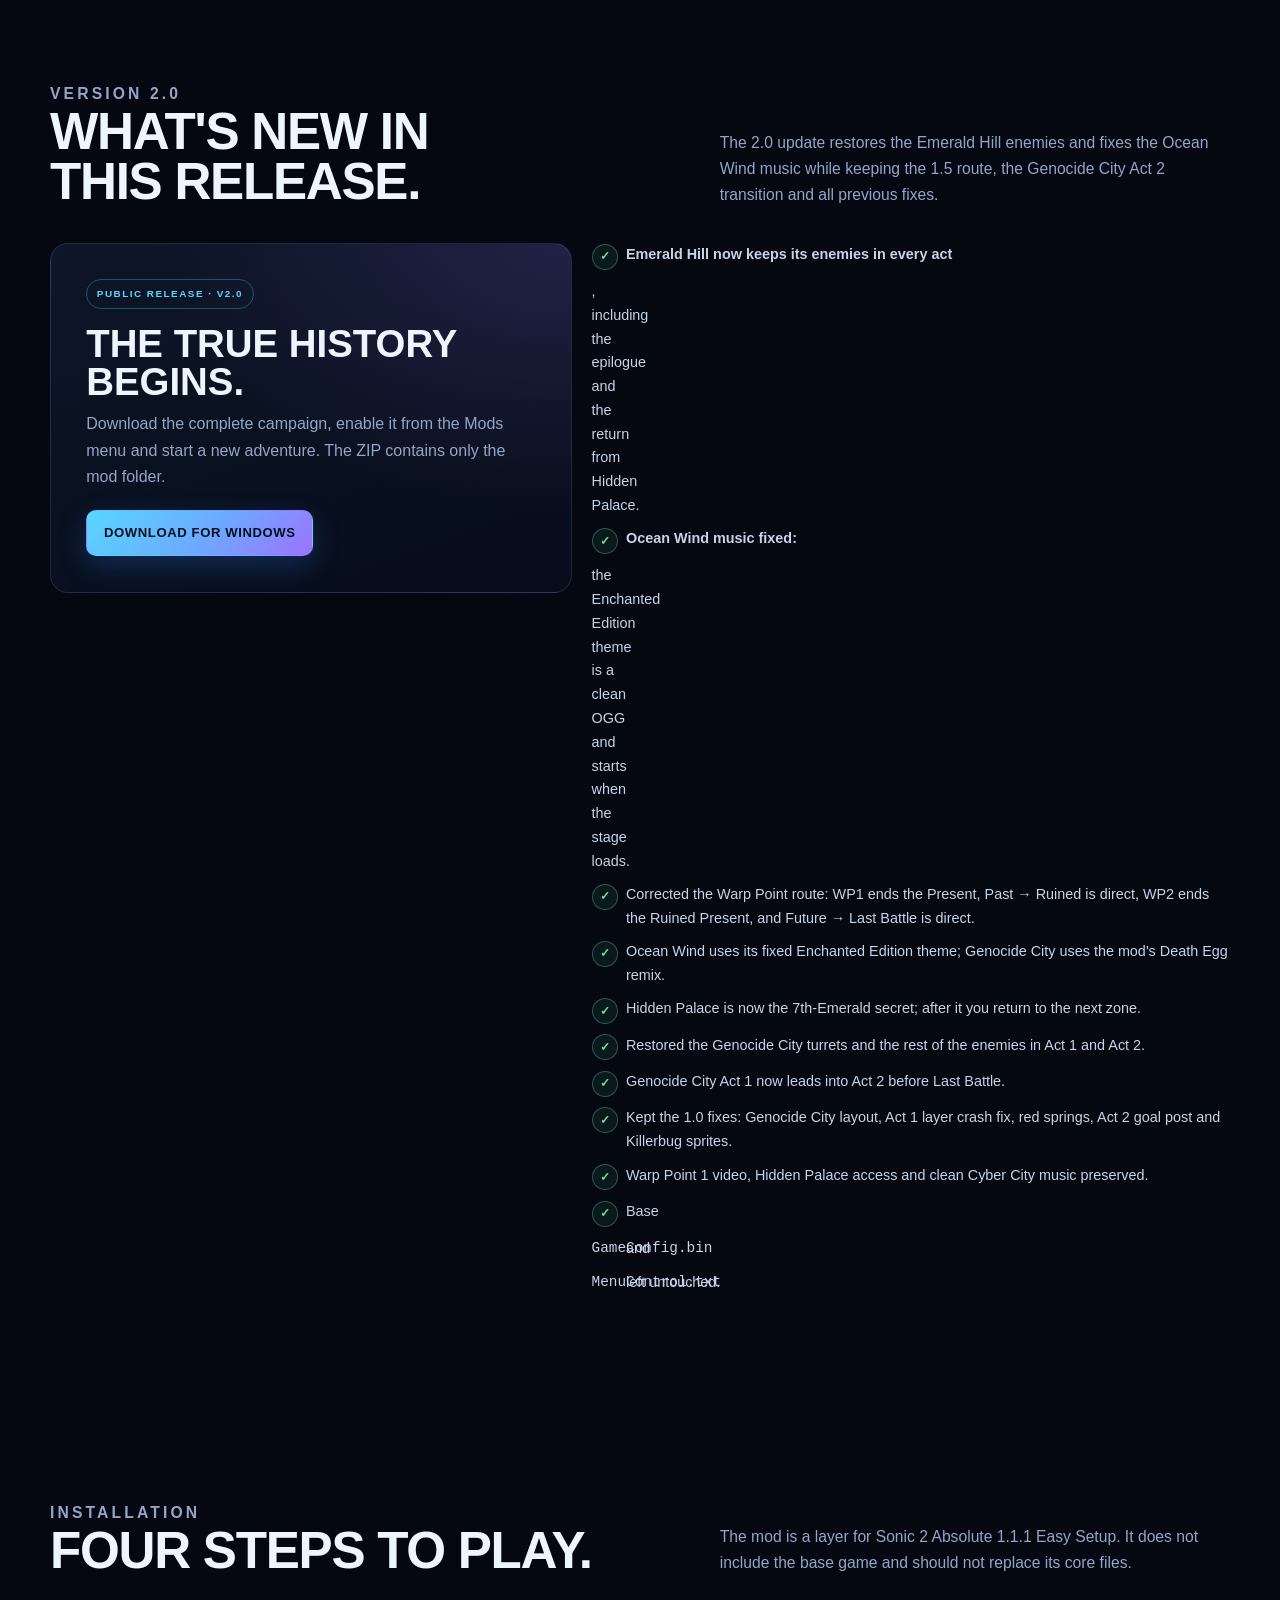
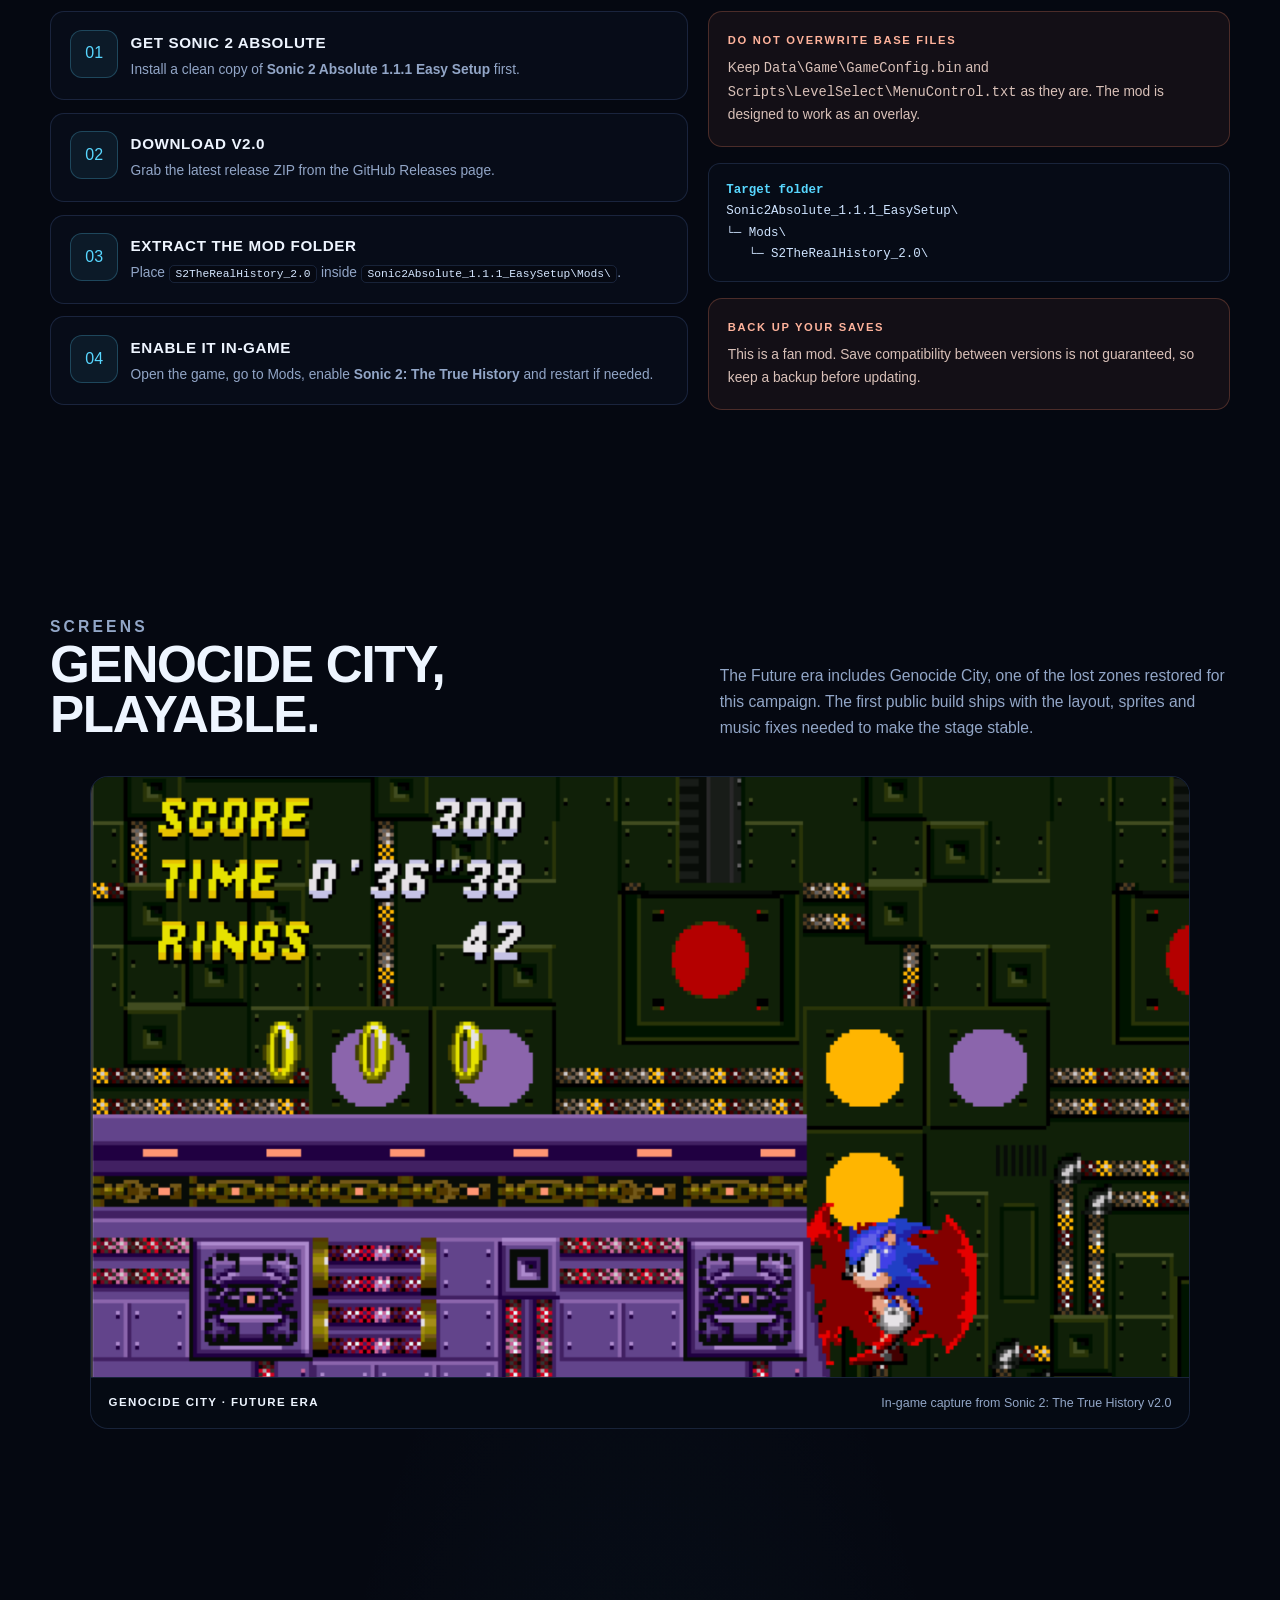
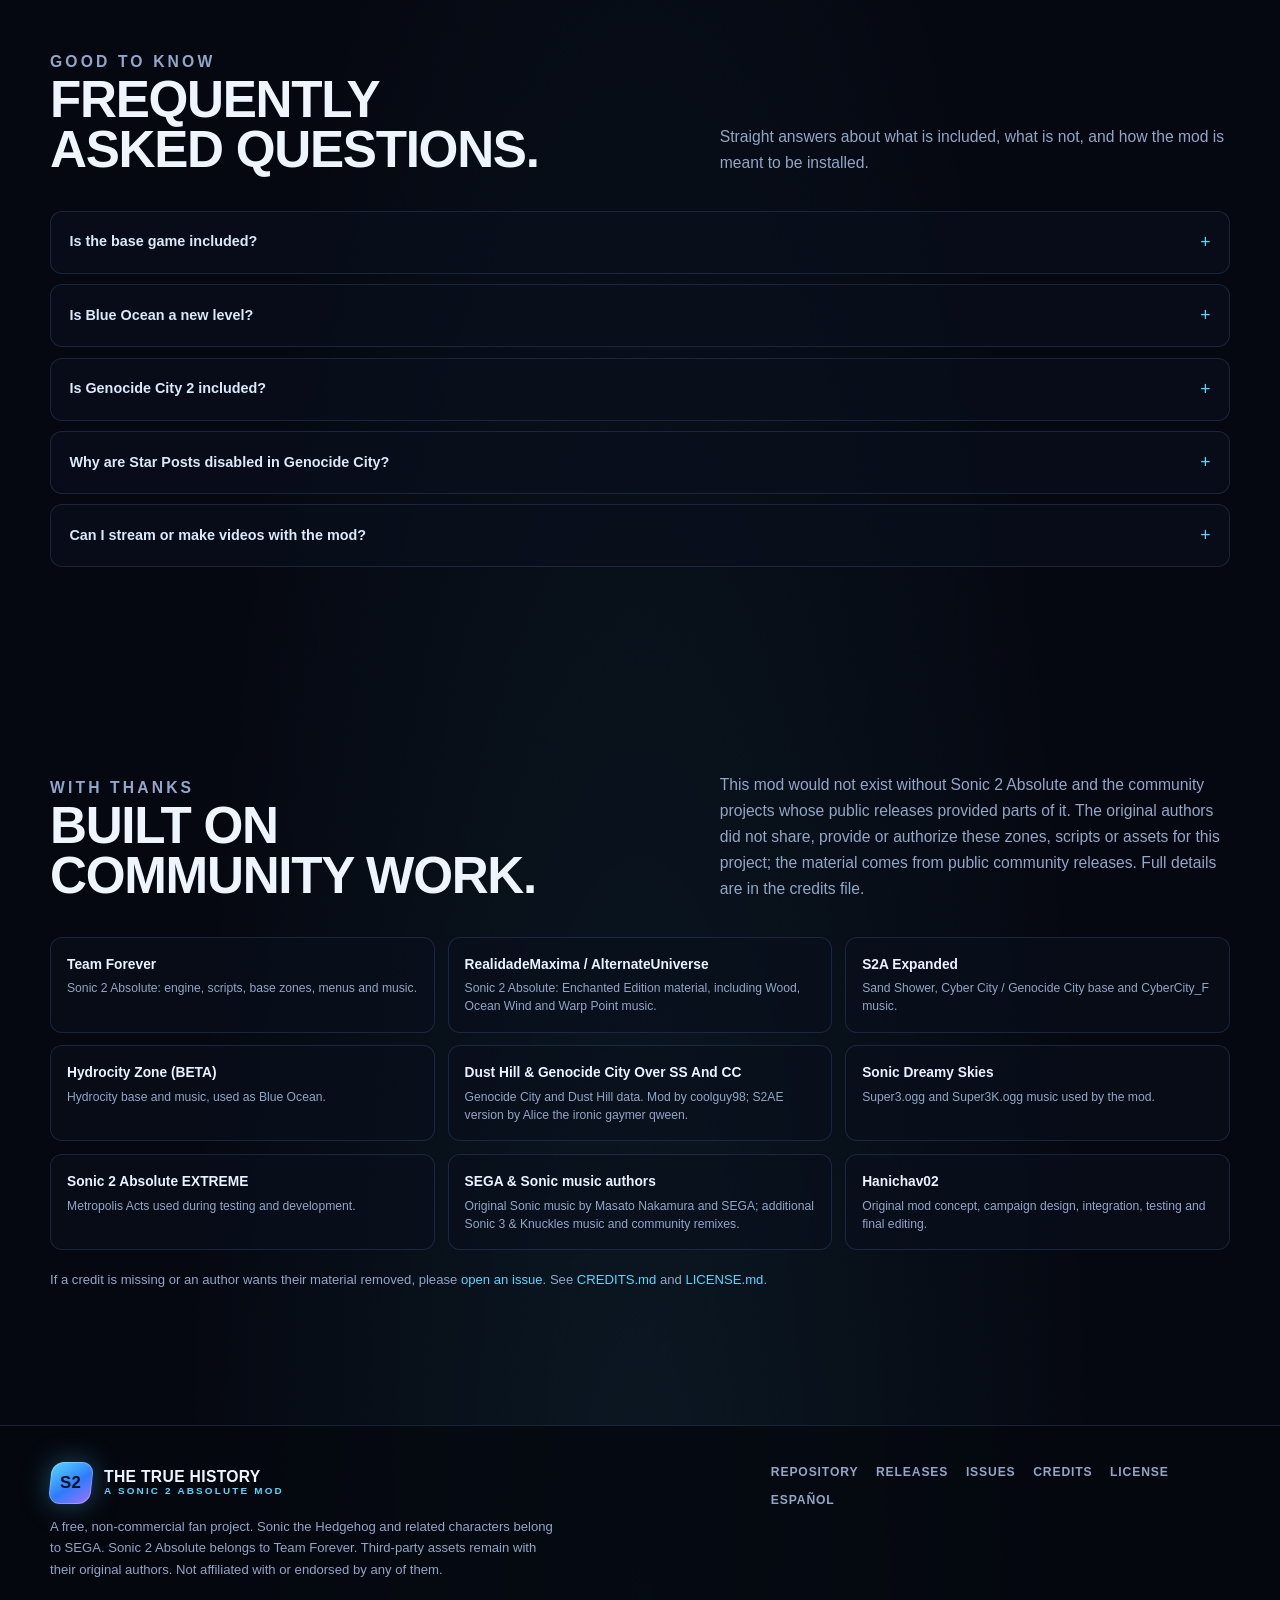
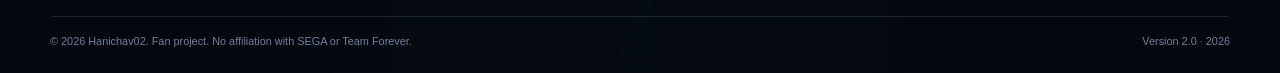
==== commit b2414433: "Release 2.0: restore Emerald Hill enemies and fix Ocean Wind music" ====
--- a/docs/index.html
+++ b/docs/index.html
@@ -40,7 +40,7 @@
 
       <div class="nav-actions">
         <a class="lang-link" href="es.html" lang="es" hreflang="es">ES</a>
-        <a class="btn btn-primary" href="https://github.com/ehanielchavez-netizen/Sonic2-The-True-History/releases/latest">Download v1.5</a>
+        <a class="btn btn-primary" href="https://github.com/ehanielchavez-netizen/Sonic2-The-True-History/releases/latest">Download v2.0</a>
         <button class="nav-toggle" id="navToggle" type="button" aria-label="Open menu" aria-expanded="false" aria-controls="navLinks">☰</button>
       </div>
     </div>
@@ -62,14 +62,14 @@
             </p>
             <div class="hero-cta">
               <a class="btn btn-primary" href="https://github.com/ehanielchavez-netizen/Sonic2-The-True-History/releases/latest">
-                Download v1.5
+                Download v2.0
               </a>
               <a class="btn btn-ghost" href="https://github.com/ehanielchavez-netizen/Sonic2-The-True-History">
                 View source
               </a>
             </div>
             <p class="hero-meta">
-              <span>Version 1.5</span>
+              <span>Version 2.0</span>
               <span>Windows · Easy Setup</span>
               <span>18 zones · 5 eras</span>
             </p>
@@ -83,7 +83,7 @@
                   <small>Future era</small>
                   <strong>Genocide City</strong>
                 </div>
-                <span class="art-badge">Playable build · v1.5</span>
+                <span class="art-badge">Playable build · v2.0</span>
               </div>
             </div>
           </div>
@@ -133,7 +133,7 @@
             <h3>Read before playing</h3>
             <ul>
               <li><strong>Blue Ocean is Hydrocity renamed</strong>, not a brand-new level.</li>
-              <li><strong>Genocide City 2 is not included</strong> in version 1.5.</li>
+              <li><strong>Genocide City 2 is not included</strong> in version 2.0.</li>
               <li><strong>The finale uses the original Death Egg.</strong> No extra Death Egg, Gauntlet or all-boss arena.</li>
               <li><strong>Star Posts are disabled in Genocide City</strong> because of a checkpoint bug.</li>
               <li>Some imported zones may look or sound different from their original releases.</li>
@@ -265,17 +265,17 @@
       <div class="shell">
         <div class="section-head reveal">
           <div>
-            <p class="eyebrow">Version 1.5</p>
+            <p class="eyebrow">Version 2.0</p>
             <h2>What's new in this release.</h2>
           </div>
           <p>
-            The 1.5 update fixes the campaign route, the Hidden Palace trigger and the Genocide City enemies while keeping the 1.0 content and fixes.
+            The 2.0 update restores the Emerald Hill enemies and fixes the Ocean Wind music while keeping the 1.5 route, the Genocide City Act 2 transition and all previous fixes.
           </p>
         </div>
 
         <div class="release-grid">
           <article class="release-card reveal">
-            <span class="version">Public release · v1.5</span>
+            <span class="version">Public release · v2.0</span>
             <h3>The true history begins.</h3>
             <p>
               Download the complete campaign, enable it from the Mods menu and start a new
@@ -287,8 +287,10 @@
           </article>
 
           <ul class="release-list reveal">
+            <li><strong>Emerald Hill now keeps its enemies in every act</strong>, including the epilogue and the return from Hidden Palace.</li>
+            <li><strong>Ocean Wind music fixed:</strong> the Enchanted Edition theme is a clean OGG and starts when the stage loads.</li>
             <li>Corrected the Warp Point route: WP1 ends the Present, Past → Ruined is direct, WP2 ends the Ruined Present, and Future → Last Battle is direct.</li>
-            <li>Ocean Wind uses its Enchanted Edition theme; Genocide City uses the mod's Death Egg remix.</li>
+            <li>Ocean Wind uses its fixed Enchanted Edition theme; Genocide City uses the mod's Death Egg remix.</li>
             <li>Hidden Palace is now the 7th-Emerald secret; after it you return to the next zone.</li>
             <li>Restored the Genocide City turrets and the rest of the enemies in Act 1 and Act 2.</li>
             <li>Genocide City Act 1 now leads into Act 2 before Last Battle.</li>
@@ -323,14 +325,14 @@
             </li>
             <li class="reveal">
               <div>
-                <h3>Download v1.5</h3>
+                <h3>Download v2.0</h3>
                 <p>Grab the latest release ZIP from the GitHub Releases page.</p>
               </div>
             </li>
             <li class="reveal">
               <div>
                 <h3>Extract the mod folder</h3>
-                <p>Place <code>S2TheRealHistory_1.5</code> inside <code>Sonic2Absolute_1.1.1_EasySetup\Mods\</code>.</p>
+                <p>Place <code>S2TheRealHistory_2.0</code> inside <code>Sonic2Absolute_1.1.1_EasySetup\Mods\</code>.</p>
               </div>
             </li>
             <li class="reveal">
@@ -354,7 +356,7 @@
             <div class="code-block reveal"><strong>Target folder</strong>
 Sonic2Absolute_1.1.1_EasySetup\
 └─ Mods\
-   └─ S2TheRealHistory_1.5\</div>
+   └─ S2TheRealHistory_2.0\</div>
 
             <aside class="warning reveal">
               <h3>Back up your saves</h3>
@@ -383,7 +385,7 @@
           <img src="assets/genocide-city.png" width="1280" height="700" alt="Sonic running through the green and purple mechanical scenery of Genocide City" loading="lazy">
           <figcaption>
             <strong>Genocide City · Future era</strong>
-            <span>In-game capture from Sonic 2: The True History v1.5</span>
+            <span>In-game capture from Sonic 2: The True History v2.0</span>
           </figcaption>
         </figure>
       </div>
@@ -410,7 +412,7 @@
           </details>
           <details class="reveal">
             <summary>Is Genocide City 2 included?</summary>
-            <p>No. Version 1.5 includes Genocide City Act 1 and Act 2, but not a separate Genocide City 2 stage.</p>
+            <p>No. Version 2.0 includes Genocide City Act 1 and Act 2, but not a separate Genocide City 2 stage.</p>
           </details>
           <details class="reveal">
             <summary>Why are Star Posts disabled in Genocide City?</summary>
@@ -487,7 +489,7 @@
       </div>
       <div class="footer-bottom">
         <span>© 2026 Hanichav02. Fan project. No affiliation with SEGA or Team Forever.</span>
-        <span>Version 1.5 · 2026</span>
+        <span>Version 2.0 · 2026</span>
       </div>
     </div>
   </footer>
